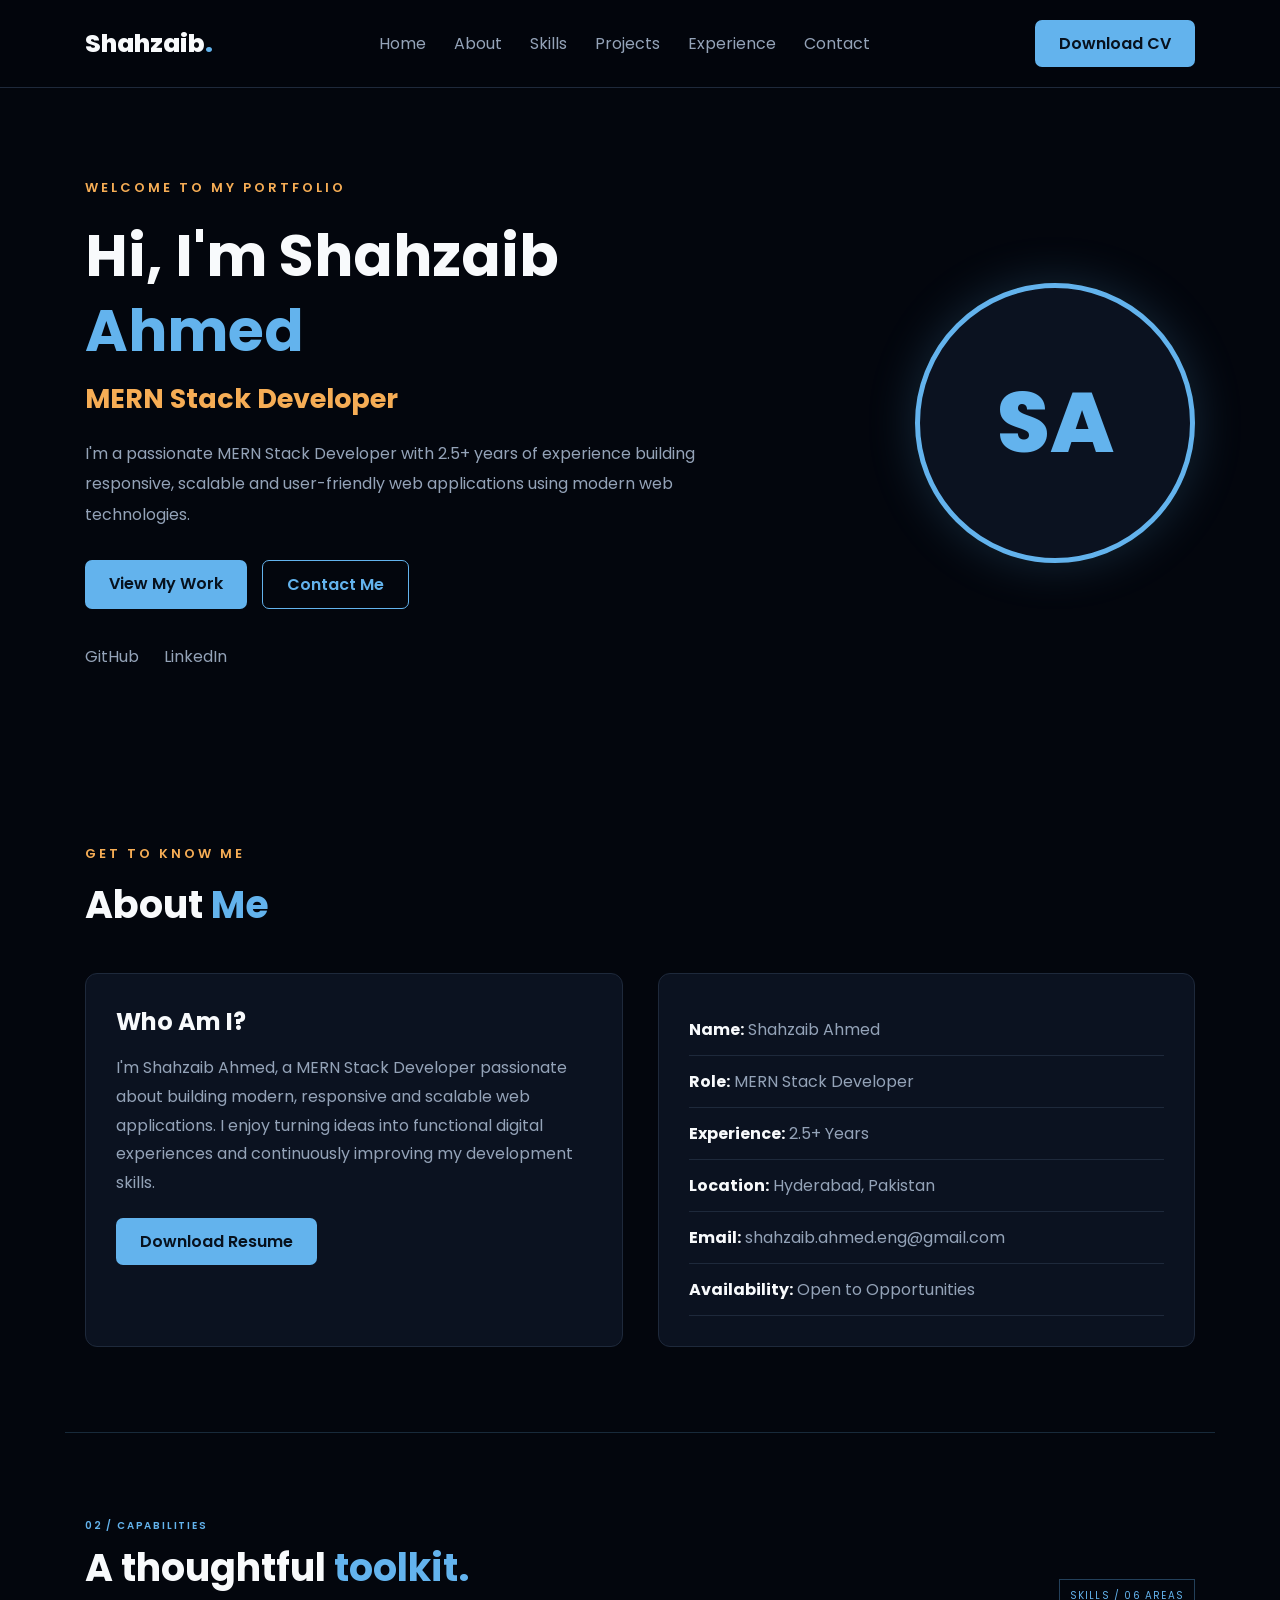
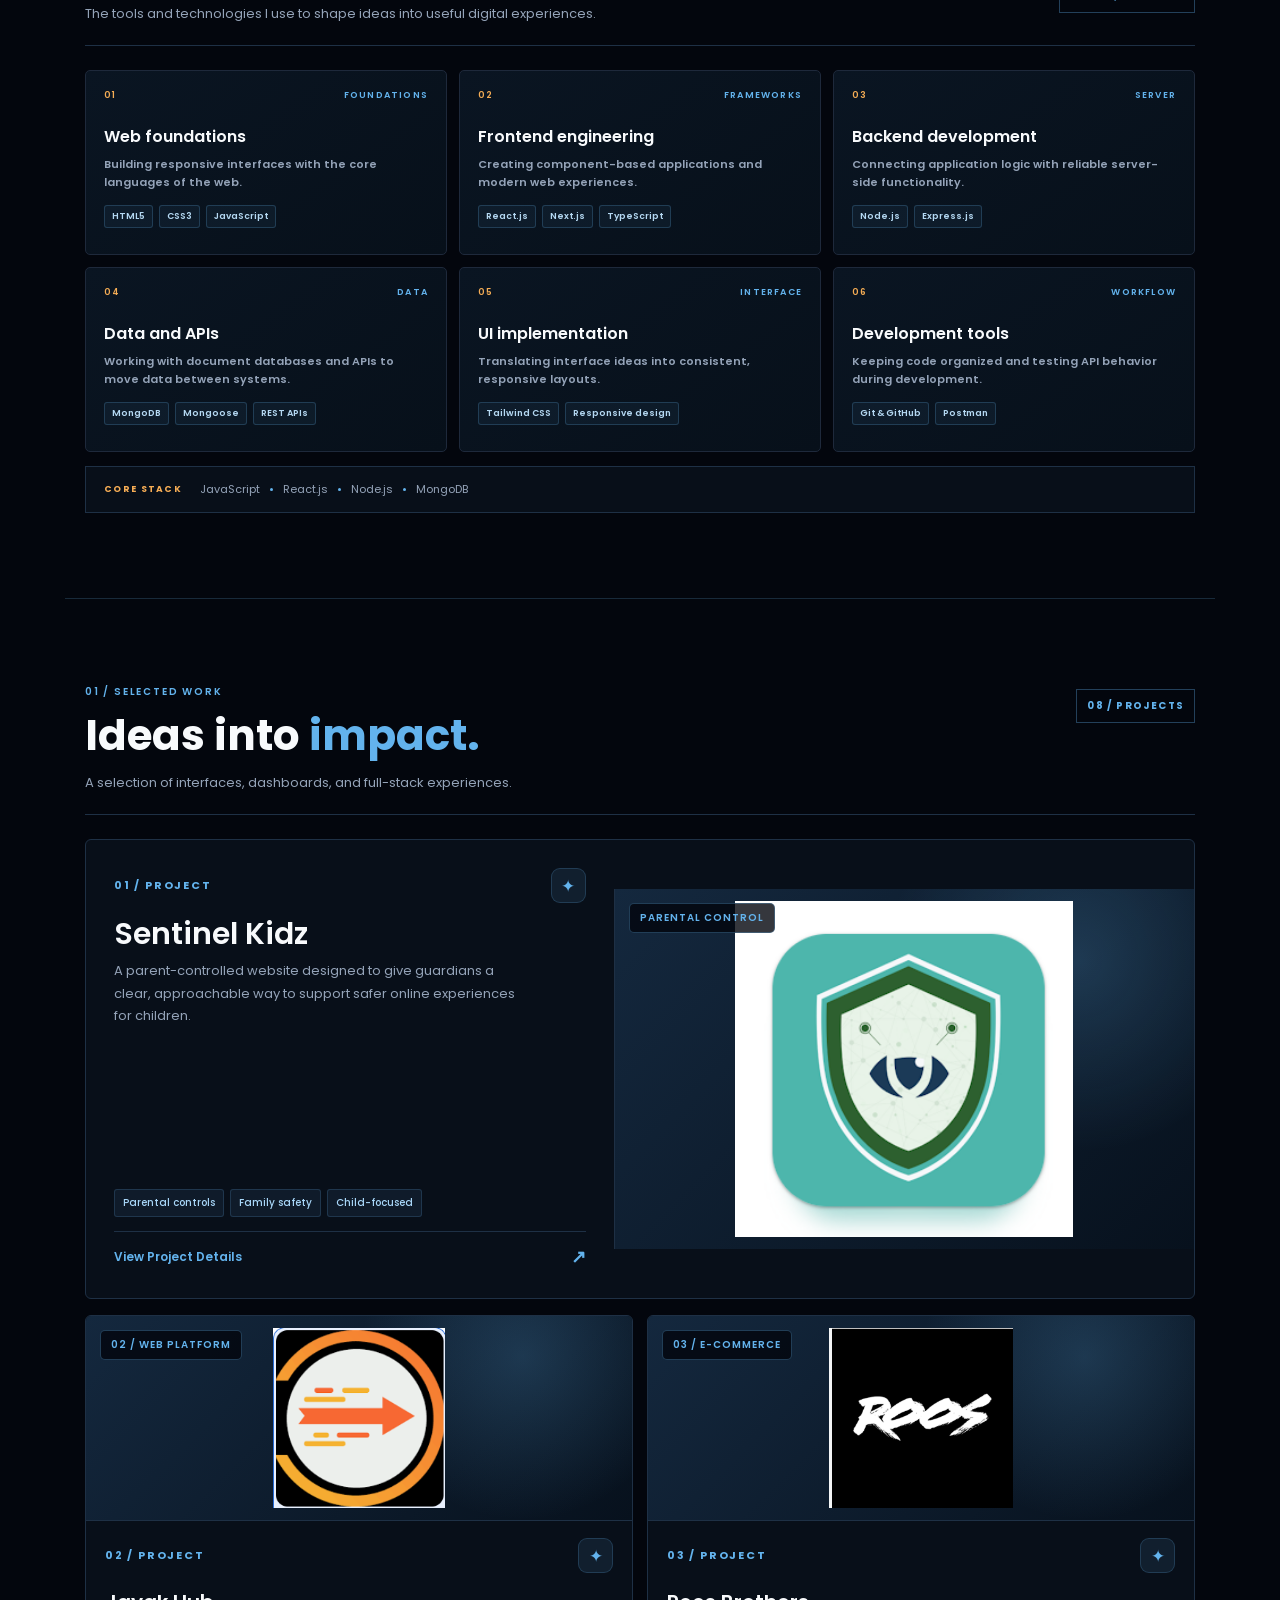
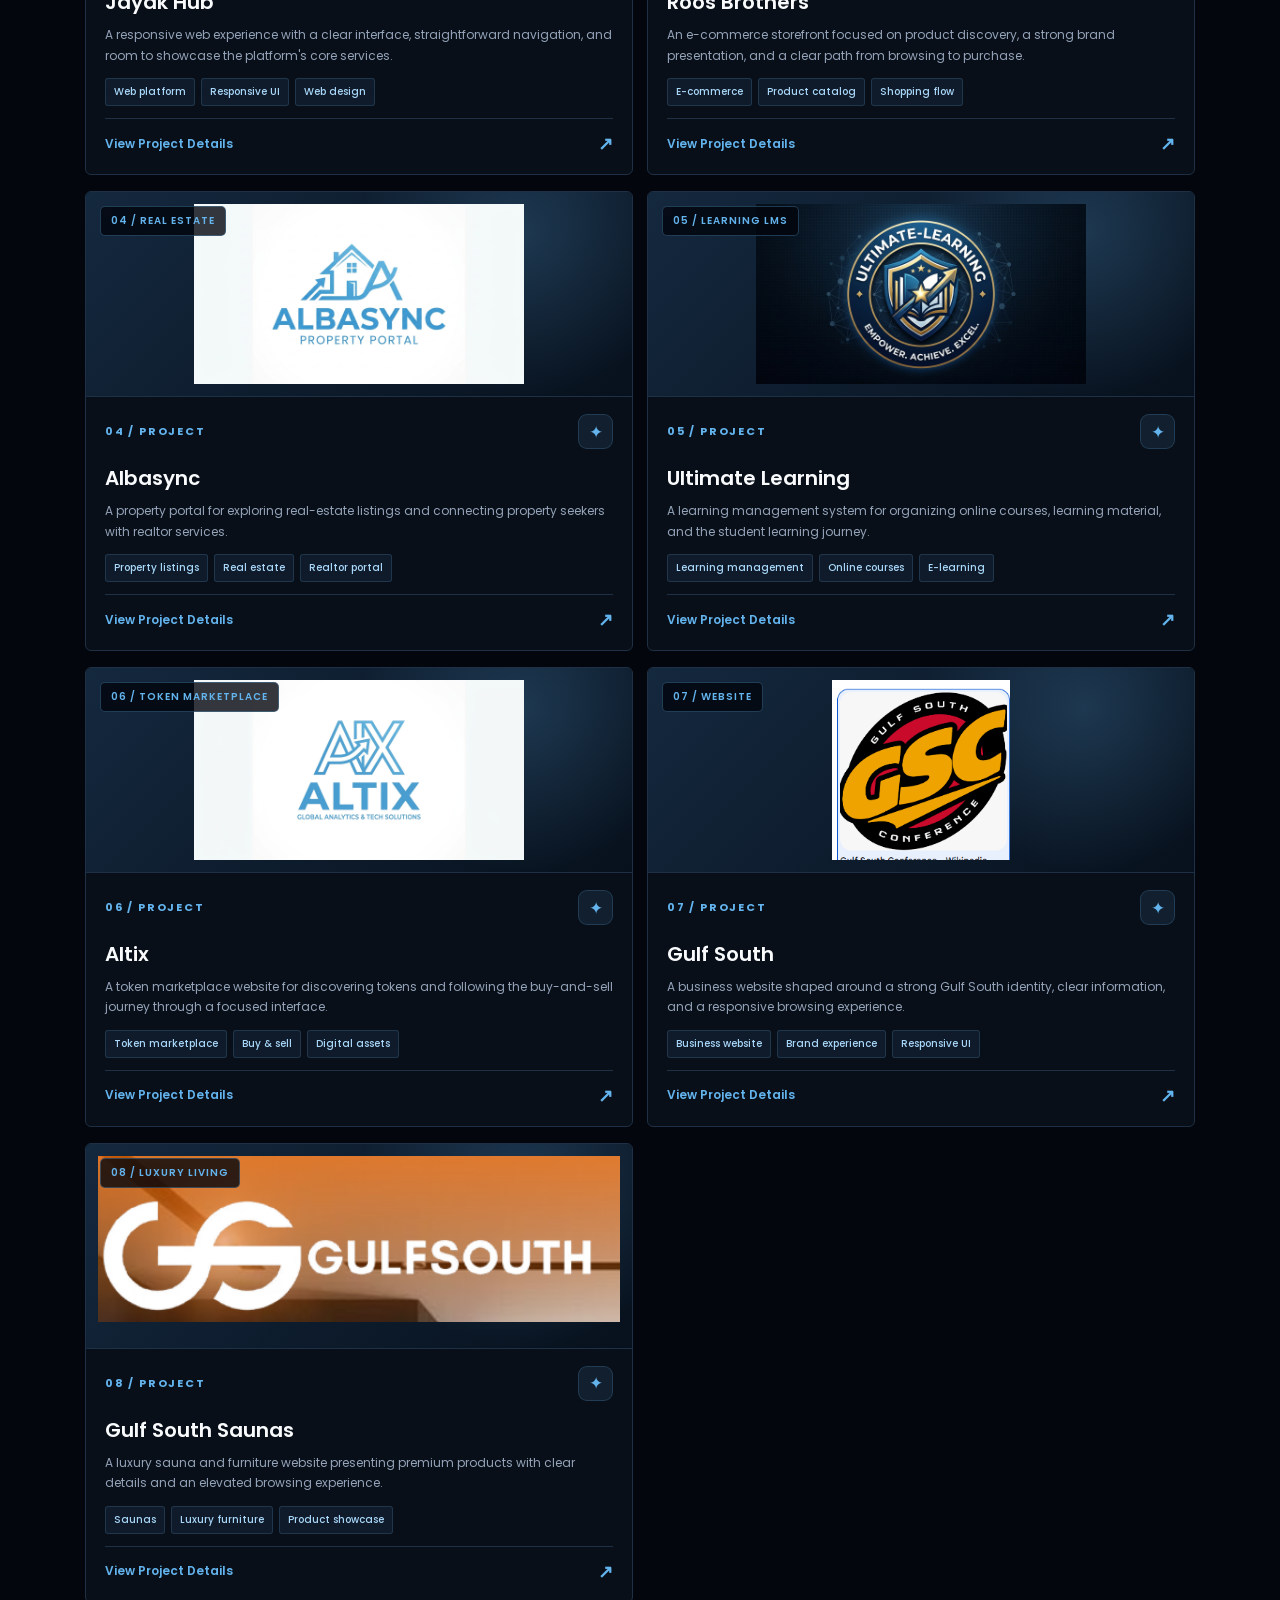
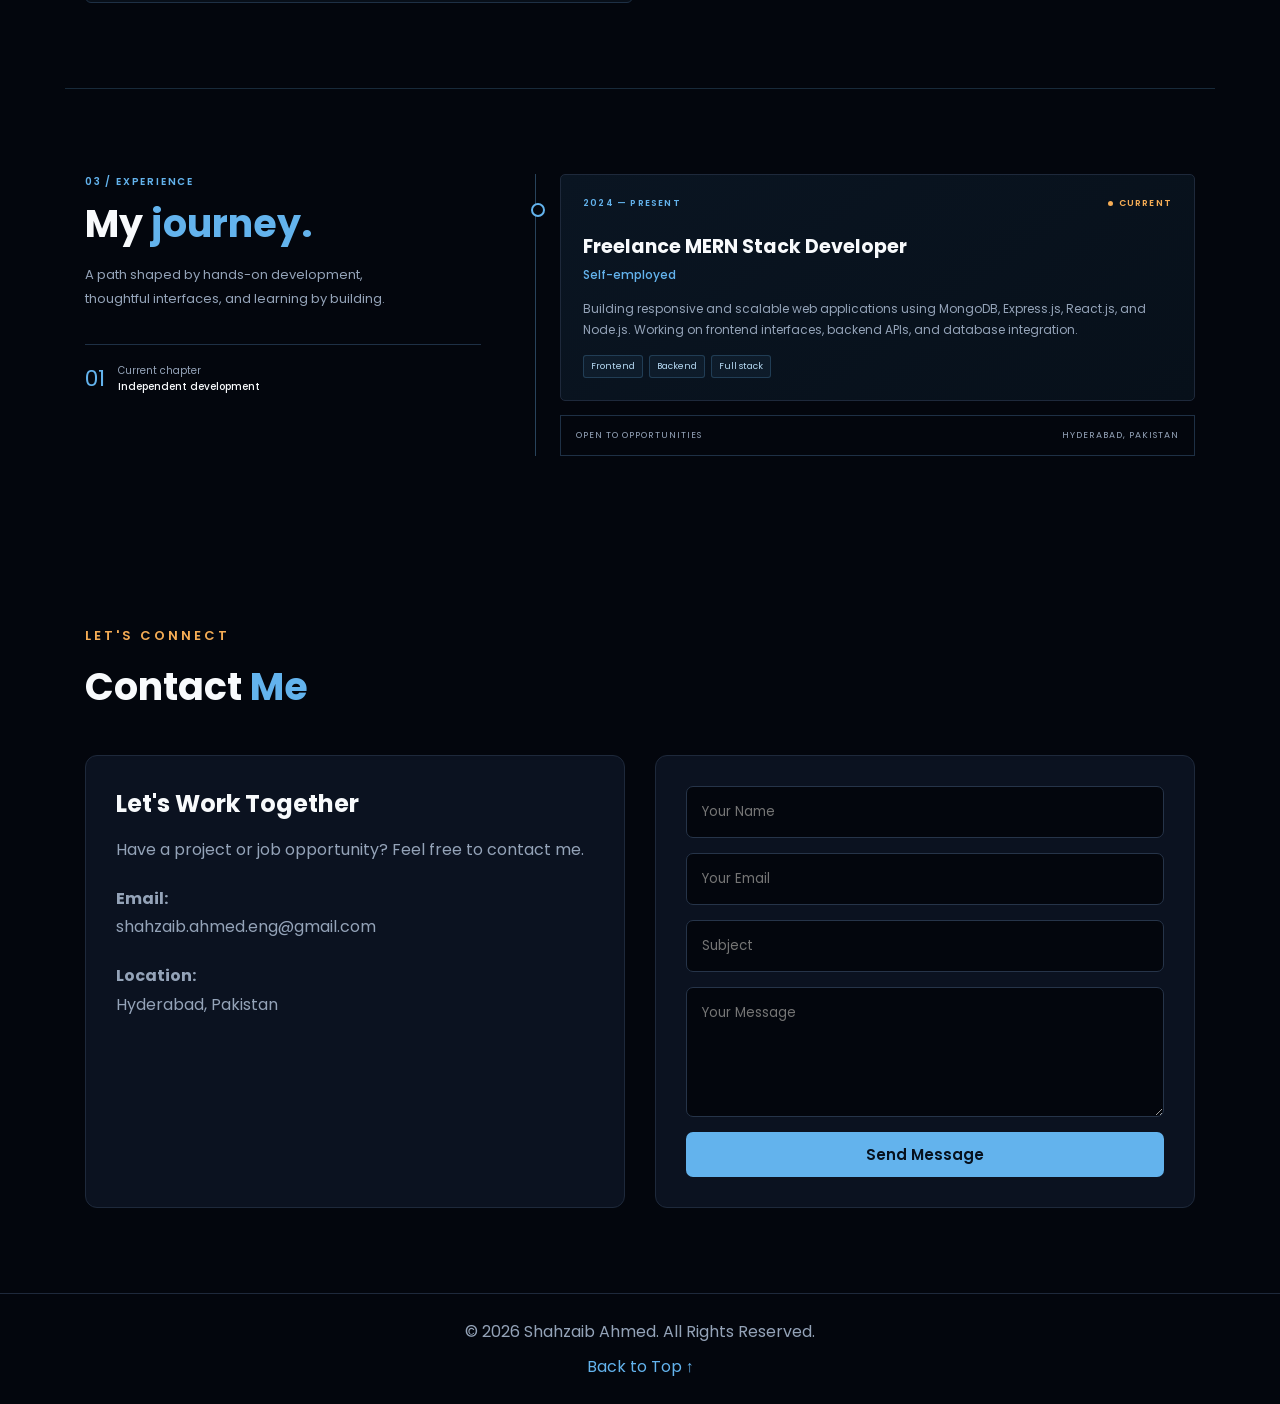
==== index.html @ 98721a76 "Initial portfolio commit" ====
<!DOCTYPE html>
<html lang="en">
<head>
    <meta charset="UTF-8">
    <meta name="viewport" content="width=device-width, initial-scale=1.0">

    <title>Shahzaib Ahmed | MERN Stack Developer</title>

    <link rel="stylesheet" href="./style.css">
</head>

<body>

    <!-- NAVBAR -->
    <header>
        <nav class="navbar">

            <a href="#home" class="logo">
                Shahzaib<span>.</span>
            </a>

            <ul class="nav-links" id="navLinks">
                <li><a href="#home">Home</a></li>
                <li><a href="#about">About</a></li>
                <li><a href="#skills">Skills</a></li>
                <li><a href="#projects">Projects</a></li>
                <li><a href="#experience">Experience</a></li>
                <li><a href="#contact">Contact</a></li>
            </ul>

            <a href="assets/Shahzaib-Ahmed-Resume.docx"
               class="nav-btn" download>
                Download CV
            </a>

            <button class="menu-btn" id="menuBtn">☰</button>

        </nav>
    </header>


    <!-- HERO SECTION -->
    <section class="hero" id="home">

        <div class="hero-content">

            <p class="welcome">WELCOME TO MY PORTFOLIO</p>

            <h1>
                Hi, I'm Shahzaib <span>Ahmed</span>
            </h1>

            <h2>MERN Stack Developer</h2>

            <p class="description">
                I'm a passionate MERN Stack Developer with 2.5+
                years of experience building responsive, scalable
                and user-friendly web applications using modern
                web technologies.
            </p>

            <div class="hero-buttons">

                <a href="#projects" class="btn primary">
                    View My Work
                </a>

                <a href="#contact" class="btn secondary">
                    Contact Me
                </a>

            </div>

            <div class="social-links">

                <a href="https://github.com/s69073584-oss"
                   target="_blank">
                    GitHub
                </a>

                <a href="https://www.linkedin.com/in/shahzaib-ahmed-74426642a/"
                   target="_blank">
                    LinkedIn
                </a>

            </div>

        </div>

        <div class="profile-circle">
            <span>SA</span>
        </div>

    </section>


    <!-- ABOUT SECTION -->
    <section class="section" id="about">

        <p class="section-subtitle">GET TO KNOW ME</p>

        <h2 class="section-title">
            About <span>Me</span>
        </h2>

        <div class="about-content">

            <div class="about-card">

                <h3>Who Am I?</h3>

                <p>
                    I'm Shahzaib Ahmed, a MERN Stack Developer
                    passionate about building modern, responsive
                    and scalable web applications.

                    I enjoy turning ideas into functional digital
                    experiences and continuously improving my
                    development skills.
                </p>

                <a href="assets/Shahzaib-Ahmed-Resume.docx"
                   class="btn primary" download>
                    Download Resume
                </a>

            </div>

            <div class="about-info">

                <div>
                    <strong>Name:</strong> Shahzaib Ahmed
                </div>

                <div>
                    <strong>Role:</strong> MERN Stack Developer
                </div>

                <div>
                    <strong>Experience:</strong> 2.5+ Years
                </div>

                <div>
                    <strong>Location:</strong> Hyderabad, Pakistan
                </div>

                <div>
                    <strong>Email:</strong>
                    shahzaib.ahmed.eng@gmail.com
                </div>

                <div>
                    <strong>Availability:</strong> Open to Opportunities
                </div>

            </div>

        </div>

    </section>


    <!-- SKILLS SECTION -->
    <section class="section skills-section" id="skills">

        <div class="section-heading-block">
            <div>
                <p class="section-subtitle">02 / CAPABILITIES</p>
                <h2 class="section-title">
                    A thoughtful <span>toolkit.</span>
                </h2>
                <p class="section-intro">
                    The tools and technologies I use to shape ideas into useful digital experiences.
                </p>
            </div>
            <span class="section-index">SKILLS / 06 AREAS</span>
        </div>

        <div class="skills-grid">
            <article class="skill-card">
                <div class="skill-card-top"><span>01</span><span>FOUNDATIONS</span></div>
                <h3>Web foundations</h3>
                <p>Building responsive interfaces with the core languages of the web.</p>
                <div class="skill-tags"><span>HTML5</span><span>CSS3</span><span>JavaScript</span></div>
            </article>

            <article class="skill-card">
                <div class="skill-card-top"><span>02</span><span>FRAMEWORKS</span></div>
                <h3>Frontend engineering</h3>
                <p>Creating component-based applications and modern web experiences.</p>
                <div class="skill-tags"><span>React.js</span><span>Next.js</span><span>TypeScript</span></div>
            </article>

            <article class="skill-card">
                <div class="skill-card-top"><span>03</span><span>SERVER</span></div>
                <h3>Backend development</h3>
                <p>Connecting application logic with reliable server-side functionality.</p>
                <div class="skill-tags"><span>Node.js</span><span>Express.js</span></div>
            </article>

            <article class="skill-card">
                <div class="skill-card-top"><span>04</span><span>DATA</span></div>
                <h3>Data and APIs</h3>
                <p>Working with document databases and APIs to move data between systems.</p>
                <div class="skill-tags"><span>MongoDB</span><span>Mongoose</span><span>REST APIs</span></div>
            </article>

            <article class="skill-card">
                <div class="skill-card-top"><span>05</span><span>INTERFACE</span></div>
                <h3>UI implementation</h3>
                <p>Translating interface ideas into consistent, responsive layouts.</p>
                <div class="skill-tags"><span>Tailwind CSS</span><span>Responsive design</span></div>
            </article>

            <article class="skill-card">
                <div class="skill-card-top"><span>06</span><span>WORKFLOW</span></div>
                <h3>Development tools</h3>
                <p>Keeping code organized and testing API behavior during development.</p>
                <div class="skill-tags"><span>Git & GitHub</span><span>Postman</span></div>
            </article>
        </div>

        <div class="skills-note">
            <span class="skills-note-label">CORE STACK</span>
            <p>JavaScript <i></i> React.js <i></i> Node.js <i></i> MongoDB</p>
        </div>

    </section>


    <!-- PROJECTS SECTION -->
  
<section class="section projects-section" id="projects">

    <div class="projects-heading">
        <div>
            <p class="section-subtitle">01 / SELECTED WORK</p>
            <h2 class="section-title">
                Ideas into <span>impact.</span>
            </h2>
            <p class="section-description">
                A selection of interfaces, dashboards, and full-stack experiences.
            </p>
        </div>
        <span class="projects-count">08 / PROJECTS</span>
    </div>

    <div class="projects-grid">

        <!-- 01 FEATURED PROJECT -->
        <article class="project-card project-card-featured">

            <div class="project-featured-content">
                <div class="project-top">
                    <span class="project-number">01 / PROJECT</span>
                    <span class="project-icon">✦</span>
                </div>

                <h3>Sentinel Kidz</h3>

                <p>
                    A parent-controlled website designed to give guardians a clear, approachable way to support safer online experiences for children.
                </p>

                <div class="project-tags">
                    <span>Parental controls</span>
                    <span>Family safety</span>
                    <span>Child-focused</span>
                </div>

                <a href="project.html?project=sentinel-kidz"
                   class="project-link">
                    <span>View Project Details</span>
                    <span>↗</span>
                </a>
            </div>

            <div class="project-image featured-image">
                 <img src="assets/projects/2.PNG"
                     alt="Sentinel Kidz logo">
                 <span class="image-overlay-label">PARENTAL CONTROL</span>
            </div>

        </article>


        <!-- 02 JAYAK HUB -->
        <article class="project-card">

            <div class="project-image">
                 <img src="assets/projects/3.PNG"
                     alt="Jayak Hub logo">
                 <span class="image-overlay-label">02 / WEB PLATFORM</span>
            </div>

            <div class="project-card-content">
                <div class="project-top">
                    <span class="project-number">02 / PROJECT</span>
                    <span class="project-icon">✦</span>
                </div>

                <h3>Jayak Hub</h3>

                <p>
                    A responsive web experience with a clear interface, straightforward navigation, and room to showcase the platform's core services.
                </p>

                <div class="project-tags">
                    <span>Web platform</span>
                    <span>Responsive UI</span>
                    <span>Web design</span>
                </div>

                <a href="project.html?project=jayak-hub"
                   class="project-link">
                    <span>View Project Details</span>
                    <span>↗</span>
                </a>
            </div>

        </article>


        <!-- 03 ROOS BROTHERS -->
        <article class="project-card">

            <div class="project-image">
                 <img src="assets/projects/4.PNG"
                     alt="Roos Brothers logo">
                 <span class="image-overlay-label">03 / E-COMMERCE</span>
            </div>

            <div class="project-card-content">
                <div class="project-top">
                    <span class="project-number">03 / PROJECT</span>
                    <span class="project-icon">✦</span>
                </div>

                <h3>Roos Brothers</h3>

                <p>
                    An e-commerce storefront focused on product discovery, a strong brand presentation, and a clear path from browsing to purchase.
                </p>

                <div class="project-tags">
                    <span>E-commerce</span>
                    <span>Product catalog</span>
                    <span>Shopping flow</span>
                </div>

                <a href="project.html?project=roos-brothers"
                   class="project-link">
                    <span>View Project Details</span>
                    <span>↗</span>
                </a>
            </div>

        </article>


        <!-- 04 ALBASYNC -->
        <article class="project-card">

            <div class="project-image">
                <img src="assets/projects/Albasync.jpg"
                     alt="Albasync Property Portal logo">
                 <span class="image-overlay-label">04 / REAL ESTATE</span>
            </div>

            <div class="project-card-content">
                <div class="project-top">
                    <span class="project-number">04 / PROJECT</span>
                    <span class="project-icon">✦</span>
                </div>

                <h3>Albasync</h3>

                <p>
                    A property portal for exploring real-estate listings and connecting property seekers with realtor services.
                </p>

                <div class="project-tags">
                    <span>Property listings</span>
                    <span>Real estate</span>
                    <span>Realtor portal</span>
                </div>

                <a href="project.html?project=albasync" class="project-link">
                    <span>View Project Details</span>
                    <span>↗</span>
                </a>
            </div>

        </article>


        <!-- 05 ULTIMATE LEARNING -->
        <article class="project-card">

            <div class="project-image">
                <img src="assets/projects/Ultimate-Learning.jpg"
                     alt="Ultimate Learning logo">
                 <span class="image-overlay-label">05 / LEARNING LMS</span>
            </div>

            <div class="project-card-content">
                <div class="project-top">
                    <span class="project-number">05 / PROJECT</span>
                    <span class="project-icon">✦</span>
                </div>

                <h3>Ultimate Learning</h3>

                <p>
                    A learning management system for organizing online courses, learning material, and the student learning journey.
                </p>

                <div class="project-tags">
                    <span>Learning management</span>
                    <span>Online courses</span>
                    <span>E-learning</span>
                </div>

                <a href="project.html?project=ultimate-learning" class="project-link">
                    <span>View Project Details</span>
                    <span>↗</span>
                </a>
            </div>

        </article>


        <!-- 06 ALTIX -->
        <article class="project-card">

            <div class="project-image">
                <img src="assets/projects/Altix.jpg"
                     alt="Altix logo">
                 <span class="image-overlay-label">06 / TOKEN MARKETPLACE</span>
            </div>

            <div class="project-card-content">
                <div class="project-top">
                    <span class="project-number">06 / PROJECT</span>
                    <span class="project-icon">✦</span>
                </div>

                <h3>Altix</h3>

                <p>
                    A token marketplace website for discovering tokens and following the buy-and-sell journey through a focused interface.
                </p>

                <div class="project-tags">
                    <span>Token marketplace</span>
                    <span>Buy & sell</span>
                    <span>Digital assets</span>
                </div>

                <a href="project.html?project=altix" class="project-link">
                    <span>View Project Details</span>
                    <span>↗</span>
                </a>
            </div>

        </article>


        <!-- 07 GULF SOUTH -->
        <article class="project-card">

            <div class="project-image">
                <img src="assets/projects/C1.PNG"
                     alt="Gulf South logo">
                 <span class="image-overlay-label">07 / WEBSITE</span>
            </div>

            <div class="project-card-content">
                <div class="project-top">
                    <span class="project-number">07 / PROJECT</span>
                    <span class="project-icon">✦</span>
                </div>

                <h3>Gulf South</h3>

                <p>
                    A business website shaped around a strong Gulf South identity, clear information, and a responsive browsing experience.
                </p>

                <div class="project-tags">
                    <span>Business website</span>
                    <span>Brand experience</span>
                    <span>Responsive UI</span>
                </div>

                <a href="project.html?project=gulf-south" class="project-link">
                    <span>View Project Details</span>
                    <span>↗</span>
                </a>
            </div>

        </article>


        <!-- 08 GULF SOUTH SAUNAS -->
        <article class="project-card">

            <div class="project-image">
                <img src="assets/projects/C2.PNG"
                     alt="Gulf South Saunas logo">
                 <span class="image-overlay-label">08 / LUXURY LIVING</span>
            </div>

            <div class="project-card-content">
                <div class="project-top">
                    <span class="project-number">08 / PROJECT</span>
                    <span class="project-icon">✦</span>
                </div>

                <h3>Gulf South Saunas</h3>

                <p>
                    A luxury sauna and furniture website presenting premium products with clear details and an elevated browsing experience.
                </p>

                <div class="project-tags">
                    <span>Saunas</span>
                    <span>Luxury furniture</span>
                    <span>Product showcase</span>
                </div>

                <a href="project.html?project=gulf-south-saunas" class="project-link">
                    <span>View Project Details</span>
                    <span>↗</span>
                </a>
            </div>

        </article>

    </div>
</section>



    <!-- EXPERIENCE SECTION -->
    <section class="section experience-section" id="experience">

        <div class="experience-layout">
            <div class="experience-intro">
                <p class="section-subtitle">03 / EXPERIENCE</p>
                <h2 class="section-title">
                    My <span>journey.</span>
                </h2>
                <p>
                    A path shaped by hands-on development, thoughtful interfaces, and learning by building.
                </p>
                <div class="journey-marker">
                    <span>01</span>
                    <span>Current chapter<br><strong>Independent development</strong></span>
                </div>
            </div>

            <div class="experience-timeline">
                <article class="experience-card">
                    <div class="experience-card-meta">
                        <span>2024 — PRESENT</span>
                        <span class="current-status"><i></i> CURRENT</span>
                    </div>
                    <h3>Freelance MERN Stack Developer</h3>
                    <h4>Self-employed</h4>
                    <p>
                        Building responsive and scalable web applications using MongoDB, Express.js, React.js, and Node.js. Working on frontend interfaces, backend APIs, and database integration.
                    </p>
                    <div class="experience-tags"><span>Frontend</span><span>Backend</span><span>Full stack</span></div>
                </article>

                <div class="experience-endnote">
                    <span>OPEN TO OPPORTUNITIES</span>
                    <span>HYDERABAD, PAKISTAN</span>
                </div>
            </div>
        </div>

    </section>


    <!-- CONTACT SECTION -->
    <section class="section" id="contact">

        <p class="section-subtitle">LET'S CONNECT</p>

        <h2 class="section-title">
            Contact <span>Me</span>
        </h2>

        <div class="contact-container">

            <div class="contact-info">

                <h3>Let's Work Together</h3>

                <p>
                    Have a project or job opportunity?
                    Feel free to contact me.
                </p>

                <p>
                    <strong>Email:</strong><br>
                    shahzaib.ahmed.eng@gmail.com
                </p>

                <p>
                    <strong>Location:</strong><br>
                    Hyderabad, Pakistan
                </p>

            </div>

            <form id="contactForm">

                <input
                    type="text"
                    id="name"
                    placeholder="Your Name"
                    required
                >

                <input
                    type="email"
                    id="email"
                    placeholder="Your Email"
                    required
                >

                <input
                    type="text"
                    id="subject"
                    placeholder="Subject"
                    required
                >

                <textarea
                    id="message"
                    placeholder="Your Message"
                    required
                ></textarea>

                <button type="submit" class="btn primary">
                    Send Message
                </button>

            </form>

        </div>

    </section>


    <!-- FOOTER -->
    <footer>

        <p>
            © 2026 Shahzaib Ahmed. All Rights Reserved.
        </p>

        <a href="#home">Back to Top ↑</a>

    </footer>


    <!-- JAVASCRIPT -->
    <script src="./script.js"></script>

</body>
</html>
---- style.css ----
@import url('https://fonts.googleapis.com/css2?family=Poppins:wght@300;400;500;600;700;800&display=swap');

* {
    margin: 0;
    padding: 0;
    box-sizing: border-box;
    scroll-behavior: smooth;
}

:root {
    --background: #03060D;
    --card: #0B1220;
    --primary: #63B3ED;
    --secondary: #F6AD55;
    --white: #F8FAFC;
    --gray: #94A3B8;
}

body {
    font-family: 'Poppins', sans-serif;
    background: var(--background);
    color: var(--white);
}

a {
    text-decoration: none;
    color: inherit;
}

header {
    background: rgba(3, 6, 13, 0.95);
    position: sticky;
    top: 0;
    z-index: 100;
    border-bottom: 1px solid #1E293B;
}

.navbar {
    max-width: 1150px;
    margin: auto;
    padding: 20px;
    display: flex;
    align-items: center;
    justify-content: space-between;
}

.logo {
    font-size: 25px;
    font-weight: 800;
}

.logo span,
.hero h1 span,
.section-title span {
    color: var(--primary);
}

.nav-links {
    display: flex;
    list-style: none;
    gap: 28px;
}

.nav-links a {
    color: var(--gray);
    transition: 0.3s;
}

.nav-links a:hover {
    color: var(--primary);
}

.nav-btn,
.btn {
    display: inline-block;
    padding: 11px 24px;
    border-radius: 7px;
    font-weight: 600;
    transition: 0.3s;
}

.nav-btn,
.primary {
    background: var(--primary);
    color: #07111D;
}

.btn:hover,
.nav-btn:hover {
    transform: translateY(-3px);
}

.menu-btn {
    display: none;
    background: none;
    border: none;
    color: white;
    font-size: 25px;
    cursor: pointer;
}

.hero {
    max-width: 1150px;
    min-height: 650px;
    margin: auto;
    padding: 90px 20px;
    display: flex;
    align-items: center;
    justify-content: space-between;
    gap: 40px;
}

.hero-content {
    max-width: 650px;
}

.welcome,
.section-subtitle {
    color: var(--secondary);
    letter-spacing: 3px;
    font-size: 13px;
    font-weight: 600;
}

.hero h1 {
    font-size: clamp(35px, 5vw, 58px);
    line-height: 1.3;
    margin: 20px 0 10px;
}

.hero h2 {
    color: var(--secondary);
    font-size: 27px;
    margin-bottom: 20px;
}

.description {
    color: var(--gray);
    line-height: 1.9;
    margin-bottom: 30px;
}

.hero-buttons {
    display: flex;
    gap: 15px;
    flex-wrap: wrap;
}

.secondary {
    border: 1px solid var(--primary);
    color: var(--primary);
}

.social-links {
    display: flex;
    gap: 25px;
    margin-top: 35px;
    color: var(--gray);
}

.social-links a:hover {
    color: var(--primary);
}

.profile-circle {
    width: 280px;
    height: 280px;
    border-radius: 50%;
    border: 5px solid var(--primary);
    display: grid;
    place-items: center;
    background: var(--card);
    box-shadow: 0 0 50px rgba(99, 179, 237, 0.2);
}

.profile-circle span {
    font-size: 85px;
    font-weight: 800;
    color: var(--primary);
}

.section {
    max-width: 1150px;
    margin: auto;
    padding: 85px 20px;
}

.section-title {
    font-size: 38px;
    margin: 12px 0 40px;
}

.about-content {
    display: grid;
    grid-template-columns: 1fr 1fr;
    gap: 35px;
}

.about-card,
.about-info,
.skill-card,
.project-card,
.experience-card,
.contact-info,
form {
    background: var(--card);
    border: 1px solid #1E293B;
    padding: 30px;
    border-radius: 12px;
}

.about-card h3,
.contact-info h3 {
    font-size: 24px;
    margin-bottom: 15px;
}

.about-card p,
.contact-info p {
    color: var(--gray);
    line-height: 1.8;
    margin-bottom: 20px;
}

.about-info div {
    padding: 13px 0;
    border-bottom: 1px solid #1E293B;
    color: var(--gray);
}

.about-info strong {
    color: var(--white);
}

.skills-grid {
    display: grid;
    grid-template-columns: repeat(4, 1fr);
    gap: 20px;
}

.skill-card {
    text-align: center;
    color: var(--primary);
    font-weight: 600;
    transition: 0.3s;
}

.skill-card:hover,
.project-card:hover {
    transform: translateY(-6px);
    border-color: var(--primary);
}


.date {
    color: var(--secondary) !important;
}

.experience-card {
    max-width: 700px;
}

.experience-card h4 {
    color: var(--primary);
    margin-bottom: 10px;
}

.contact-container {
    display: grid;
    grid-template-columns: 1fr 1fr;
    gap: 30px;
}

form {
    display: flex;
    flex-direction: column;
    gap: 15px;
}

input,
textarea {
    width: 100%;
    padding: 15px;
    background: #03060D;
    border: 1px solid #263449;
    border-radius: 7px;
    color: white;
    font-family: inherit;
    outline: none;
}

input:focus,
textarea:focus {
    border-color: var(--primary);
}

textarea {
    min-height: 130px;
    resize: vertical;
}

form button {
    border: none;
    cursor: pointer;
    font-family: inherit;
    font-size: 15px;
}

footer {
    padding: 25px 20px;
    text-align: center;
    border-top: 1px solid #1E293B;
    color: var(--gray);
}

footer a {
    display: inline-block;
    color: var(--primary);
    margin-top: 10px;
}

@media (max-width: 768px) {
    .nav-links {
        display: none;
        position: absolute;
        top: 70px;
        left: 0;
        width: 100%;
        padding: 25px;
        background: var(--card);
        flex-direction: column;
        text-align: center;
    }

    .nav-links.active {
        display: flex;
    }

    .menu-btn {
        display: block;
    }

    .nav-btn {
        display: none;
    }

    .hero {
        flex-direction: column-reverse;
        text-align: center;
        padding: 60px 20px;
    }

    .hero-buttons,
    .social-links {
        justify-content: center;
    }

    .profile-circle {
        width: 200px;
        height: 200px;
    }

    .profile-circle span {
        font-size: 60px;
    }

    .about-content,
    .contact-container {
        grid-template-columns: 1fr;
    }

    .skills-grid {
        grid-template-columns: repeat(2, 1fr);
    }

    .projects-grid {
        grid-template-columns: 1fr;
    }

    .section-title {
        font-size: 30px;
    }
}


/* ===================================
   IMAGE-BASED PROJECT SHOWCASE
=================================== */

.projects-section {
    position: relative;
    overflow: hidden;
}

.projects-heading {
    display: flex;
    justify-content: space-between;
    align-items: flex-end;
    gap: 20px;
    margin-bottom: 35px;
}

.projects-heading .section-title {
    margin-bottom: 12px;
}

.projects-heading .section-description {
    color: var(--gray);
    line-height: 1.8;
    font-size: 14px;
}

.projects-count {
    color: var(--primary);
    font-size: 11px;
    letter-spacing: 1.5px;
    font-weight: 700;
    white-space: nowrap;
    padding-bottom: 8px;
}

.projects-grid {
    display: grid;
    grid-template-columns: repeat(2, minmax(0, 1fr));
    column-gap: 26px;
    row-gap: 32px;
}

/* MAIN CARD */

.project-card {
    min-width: 0;
    padding: 0;
    overflow: hidden;
    display: flex;
    flex-direction: column;

    background: #080F1B;
    border: 1px solid #1E3045;
    border-radius: 13px;

    transition: transform .35s ease,
                border-color .35s ease,
                box-shadow .35s ease;
}

.project-card:hover {
    transform: translateY(-6px);
    border-color: rgba(99, 179, 237, .65);
    box-shadow: 0 18px 40px rgba(0, 0, 0, .3);
}

/* FEATURED FIRST PROJECT */

.project-card-featured {
    grid-column: 1 / -1;
    display: grid;
    grid-template-columns: 1fr 1fr;
    min-height: 511px;
    background: linear-gradient(120deg, #0B1728, #080F1B);
}

.project-featured-content {
    padding: 17px 20px;
    display: flex;
    flex-direction: column;
    align-items: flex-start;
}

.project-top {
    width: 100%;
    display: flex;
    justify-content: space-between;
    align-items: center;
    margin-bottom: 18px;
}

.project-number {
    color: var(--primary);
    font-size: 11px;
    font-weight: 700;
    letter-spacing: 1.8px;
}

.project-icon {
    width: 35px;
    height: 35px;
    display: grid;
    place-items: center;
    color: var(--primary);
    background: rgba(99, 179, 237, .1);
    border: 1px solid rgba(99, 179, 237, .2);
    border-radius: 9px;
    font-size: 17px;
}

.project-card h3 {
    color: var(--white);
    font-size: 18px;
    font-weight: 600;
    margin-bottom: 8px;
}

.project-card p {
    color: var(--gray);
    font-size: 12px;
    line-height: 1.7;
    margin-bottom: 12px;
}

/* PROJECT IMAGE */

.project-image {
    width: 100%;
    height: 270px;
    position: relative;
    overflow: hidden;
    background:
        radial-gradient(circle at 80% 20%, rgba(99,179,237,.2), transparent 35%),
        linear-gradient(135deg, #14283E, #07111D);
    border-bottom: 1px solid #1E3045;
}

.project-image img {
    display: block;
    width: 100%;
    height: 100%;
    padding: 12px;
    object-fit: contain;
    object-position: top center;
    transition: transform .6s ease;
}

.project-card:hover .project-image img {
    transform: scale(1.045);
}

.image-overlay-label {
    position: absolute;
    left: 14px;
    top: 14px;
    padding: 6px 10px;
    background: rgba(3, 6, 13, .8);
    border: 1px solid rgba(99, 179, 237, .3);
    border-radius: 5px;
    color: var(--primary);
    font-size: 10px;
    font-weight: 600;
    letter-spacing: 1px;
}

/* FEATURED IMAGE */

.featured-image {
    height: 379px;
    min-height: 379px;
    align-self: center;
    border-bottom: none;
    border-left: 1px solid #1E3045;
}

.featured-image img {
    object-fit: contain;
}

/* CARD CONTENT */

.project-card-content {
    padding: 15px 17px;
    display: flex;
    flex-direction: column;
    flex: 1;
}

.project-card-content .project-top {
    margin-bottom: 12px;
}

.project-card-content h3 {
    font-size: 20px;
}

.project-card-content p {
    margin-bottom: 12px;
}

/* TECHNOLOGY TAGS */

.project-tags {
    display: flex;
    flex-wrap: wrap;
    gap: 6px;
    margin-top: auto;
    margin-bottom: 12px;
}

.project-tags span {
    padding: 5px 8px;
    font-size: 10px;
    font-weight: 500;
    color: #A9D8FA;
    background: rgba(99, 179, 237, .08);
    border: 1px solid rgba(99, 179, 237, .18);
    border-radius: 5px;
}

/* PROJECT BUTTON */

.project-link {
    width: 100%;
    display: flex;
    align-items: center;
    justify-content: space-between;
    padding-top: 11px;
    border-top: 1px solid #1E3045;

    color: var(--primary);
    font-size: 12px;
    font-weight: 600;
    transition: .3s;
}

.project-link span:last-child {
    font-size: 18px;
    transition: transform .3s;
}

.project-link:hover {
    color: var(--secondary);
}

.project-link:hover span:last-child {
    transform: translate(4px, -3px);
}

/* FEATURED PROJECT CONTENT */

.project-featured-content .project-tags {
    margin-top: auto;
}

.project-featured-content .project-top {
    margin-bottom: 14px;
}

.project-featured-content .project-link {
    margin-top: 2px;
}

/* RESPONSIVE */

@media (max-width: 900px) {
    .project-card-featured {
        grid-template-columns: 1fr 1fr;
    }

    .project-featured-content {
        padding: 24px;
    }

    .featured-image {
        min-height: 100%;
    }
}

@media (max-width: 650px) {
    .projects-heading {
        align-items: flex-start;
        flex-direction: column;
    }

    .projects-grid {
        grid-template-columns: 1fr;
        gap: 24px;
    }

    .project-card-featured {
        grid-column: auto;
        grid-template-columns: 1fr;
    }

    .project-featured-content {
        padding: 23px;
    }

    .featured-image {
        height: 145px;
        min-height: 145px;
        align-self: stretch;
        border-left: none;
        border-top: 1px solid #1E3045;
    }

    .project-image {
        height: 175px;
    }
}

/* SELECTED WORK, SKILLS, AND JOURNEY */

.skills-section,
.projects-section,
.experience-section {
    border-top: 1px solid #182A3A;
}

.section-heading-block {
    display: flex;
    align-items: flex-end;
    justify-content: space-between;
    gap: 24px;
    margin-bottom: 24px;
    padding-bottom: 20px;
    border-bottom: 1px solid #1E3045;
}

.section-heading-block .section-subtitle,
.projects-heading .section-subtitle,
.experience-intro .section-subtitle {
    color: var(--primary);
    font-size: 10px;
    letter-spacing: 1.8px;
}

.section-heading-block .section-title,
.experience-intro .section-title {
    margin: 12px 0;
    font-size: 38px;
    line-height: 1.15;
}

.section-intro {
    max-width: 540px;
    color: var(--gray);
    font-size: 13px;
    line-height: 1.8;
}

.section-index {
    margin-bottom: 12px;
    padding: 8px 10px;
    border: 1px solid #23405A;
    color: var(--primary);
    font-size: 10px;
    letter-spacing: 1.2px;
    white-space: nowrap;
}

.skills-grid {
    grid-template-columns: repeat(3, minmax(0, 1fr));
    gap: 12px;
}

.skills-section .skill-card {
    min-width: 0;
    min-height: 185px;
    padding: 18px;
    border-radius: 5px;
    background: linear-gradient(145deg, #0A1522, #07101A);
    text-align: left;
    transition: transform .25s ease, border-color .25s ease;
}

.skills-section .skill-card:hover {
    transform: translateY(-3px);
    border-color: rgba(99, 179, 237, .65);
}

.skill-card-top,
.experience-card-meta {
    display: flex;
    align-items: center;
    justify-content: space-between;
    gap: 12px;
    color: var(--primary);
    font-size: 9px;
    font-weight: 600;
    letter-spacing: 1.2px;
}

.skill-card-top span:first-child {
    color: var(--secondary);
}

.skills-section .skill-card h3 {
    margin: 22px 0 6px;
    color: var(--white);
    font-size: 16px;
    font-weight: 600;
}

.skills-section .skill-card p {
    color: var(--gray);
    font-size: 11px;
    line-height: 1.65;
}

.skill-tags,
.experience-tags {
    display: flex;
    flex-wrap: wrap;
    gap: 6px;
    margin-top: auto;
    padding-top: 14px;
}

.skill-tags span,
.experience-tags span {
    padding: 4px 7px;
    border: 1px solid rgba(99, 179, 237, .22);
    border-radius: 3px;
    color: #B5D9F3;
    background: rgba(99, 179, 237, .06);
    font-size: 9px;
}

.skills-note {
    display: flex;
    align-items: center;
    gap: 18px;
    margin-top: 14px;
    padding: 14px 18px;
    border: 1px solid #1E3045;
    background: #080F19;
}

.skills-note-label {
    color: var(--secondary);
    font-size: 9px;
    font-weight: 700;
    letter-spacing: 1.3px;
    white-space: nowrap;
}

.skills-note p {
    display: flex;
    align-items: center;
    flex-wrap: wrap;
    gap: 10px;
    color: var(--gray);
    font-size: 11px;
}

.skills-note i {
    width: 3px;
    height: 3px;
    border-radius: 50%;
    background: var(--primary);
}

.projects-heading {
    align-items: flex-start;
    margin-bottom: 24px;
    padding-bottom: 20px;
    border-bottom: 1px solid #1E3045;
}

.projects-heading .section-title {
    margin: 12px 0;
    font-size: 42px;
    line-height: 1.12;
}

.projects-heading .section-description {
    max-width: 540px;
    font-size: 13px;
}

.projects-count {
    margin-top: 5px;
    padding: 8px 10px;
    border: 1px solid #23405A;
    font-size: 10px;
    letter-spacing: 1.2px;
}

.projects-grid {
    column-gap: 14px;
    row-gap: 16px;
}

.project-card {
    border-radius: 6px;
    background: #080F19;
}

.project-card:hover {
    transform: translateY(-3px);
}

.project-card-featured {
    min-height: 460px;
    grid-template-columns: 1fr 1.1fr;
}

.project-featured-content {
    justify-content: center;
    padding: 28px;
}

.project-featured-content h3 {
    max-width: 390px;
    font-size: 30px;
    line-height: 1.15;
}

.project-featured-content p {
    max-width: 410px;
    font-size: 13px;
    line-height: 1.75;
}

.project-image:not(.featured-image) {
    height: 205px;
}

.project-image.has-fallback {
    background:
        radial-gradient(circle at 75% 25%, rgba(99, 179, 237, .18), transparent 35%),
        linear-gradient(135deg, #102338, #07111D);
}

.project-image.has-fallback::before {
    position: absolute;
    inset: 12% 10%;
    border: 1px solid rgba(99, 179, 237, .42);
    border-radius: 3px;
    background:
        linear-gradient(90deg, rgba(99, 179, 237, .14) 0 17%, transparent 17%),
        linear-gradient(180deg, #152A3D 0 22px, transparent 22px),
        repeating-linear-gradient(0deg, transparent 0 24px, rgba(99, 179, 237, .1) 25px, transparent 26px),
        linear-gradient(145deg, #0E1D2D, #08121D);
    box-shadow: 0 10px 24px rgba(0, 0, 0, .3);
    content: "";
}

.project-image.has-fallback::after {
    position: absolute;
    top: 37%;
    right: 16%;
    bottom: 20%;
    left: 34%;
    border: 1px solid rgba(99, 179, 237, .32);
    background:
        linear-gradient(155deg, transparent 45%, rgba(99, 179, 237, .55) 46%, transparent 48%),
        linear-gradient(180deg, rgba(99, 179, 237, .08), rgba(99, 179, 237, .02));
    content: "";
}

.featured-image {
    height: 360px;
    min-height: 360px;
}

.project-card-content {
    padding: 17px 19px;
}

.project-card-content .project-top {
    margin-bottom: 14px;
}

.project-tags span {
    border-radius: 3px;
}

.experience-layout {
    display: grid;
    grid-template-columns: minmax(220px, .75fr) minmax(0, 1.25fr);
    gap: 54px;
}

.experience-intro .section-title {
    margin-bottom: 18px;
}

.experience-intro > p:not(.section-subtitle) {
    max-width: 330px;
    color: var(--gray);
    font-size: 13px;
    line-height: 1.8;
}

.journey-marker {
    display: flex;
    align-items: center;
    gap: 13px;
    margin-top: 34px;
    padding-top: 16px;
    border-top: 1px solid #1E3045;
    color: var(--gray);
    font-size: 10px;
    line-height: 1.6;
}

.journey-marker > span:first-child {
    color: var(--primary);
    font-size: 22px;
}

.journey-marker strong {
    color: var(--white);
    font-weight: 500;
}

.experience-timeline {
    position: relative;
    padding-left: 24px;
    border-left: 1px solid #28435B;
}

.experience-card {
    position: relative;
    max-width: none;
    padding: 22px;
    border-radius: 5px;
    background: linear-gradient(145deg, #0A1522, #07101A);
}

.experience-card::before {
    position: absolute;
    top: 28px;
    left: -30px;
    width: 10px;
    height: 10px;
    border: 2px solid var(--primary);
    border-radius: 50%;
    background: var(--background);
    content: "";
}

.experience-card-meta {
    margin-bottom: 22px;
}

.current-status {
    display: inline-flex;
    align-items: center;
    gap: 6px;
    color: var(--secondary);
}

.current-status i {
    width: 5px;
    height: 5px;
    border-radius: 50%;
    background: var(--secondary);
}

.experience-card h3 {
    margin-bottom: 5px;
    color: var(--white);
    font-size: 19px;
}

.experience-card h4 {
    margin-bottom: 14px;
    color: var(--primary);
    font-size: 12px;
    font-weight: 500;
}

.experience-card > p {
    color: var(--gray);
    font-size: 12px;
    line-height: 1.8;
}

.experience-endnote {
    display: flex;
    justify-content: space-between;
    gap: 12px;
    margin-top: 14px;
    padding: 13px 15px;
    border: 1px solid #1E3045;
    color: var(--gray);
    font-size: 9px;
    letter-spacing: 1px;
}

@media (max-width: 900px) {
    .skills-grid {
        grid-template-columns: repeat(2, minmax(0, 1fr));
    }

    .experience-layout {
        gap: 32px;
    }

    .project-card-featured {
        min-height: 420px;
    }

    .project-featured-content {
        padding: 22px;
    }

    .featured-image {
        height: 320px;
        min-height: 320px;
    }
}

@media (max-width: 650px) {
    .section-heading-block {
        align-items: flex-start;
        flex-direction: column;
        gap: 12px;
    }

    .section-heading-block .section-title,
    .experience-intro .section-title,
    .projects-heading .section-title {
        font-size: 30px;
    }

    .section-index {
        margin: 0;
    }

    .skills-grid {
        grid-template-columns: 1fr;
    }

    .skills-section .skill-card {
        min-height: 170px;
    }

    .projects-heading {
        gap: 12px;
    }

    .projects-count {
        margin-top: 0;
    }

    .project-card-featured {
        min-height: 0;
        grid-template-columns: 1fr;
    }

    .project-featured-content {
        padding: 22px;
    }

    .project-featured-content h3 {
        font-size: 25px;
    }

    .featured-image {
        height: 220px;
        min-height: 220px;
    }

    .project-image:not(.featured-image) {
        height: 190px;
    }

    .experience-layout {
        grid-template-columns: 1fr;
        gap: 28px;
    }

    .journey-marker {
        margin-top: 22px;
    }
}

@media (max-width: 420px) {
    .skills-note {
        align-items: flex-start;
        flex-direction: column;
        gap: 8px;
    }

    .experience-card {
        padding: 18px;
    }

    .experience-endnote {
        flex-direction: column;
    }
}
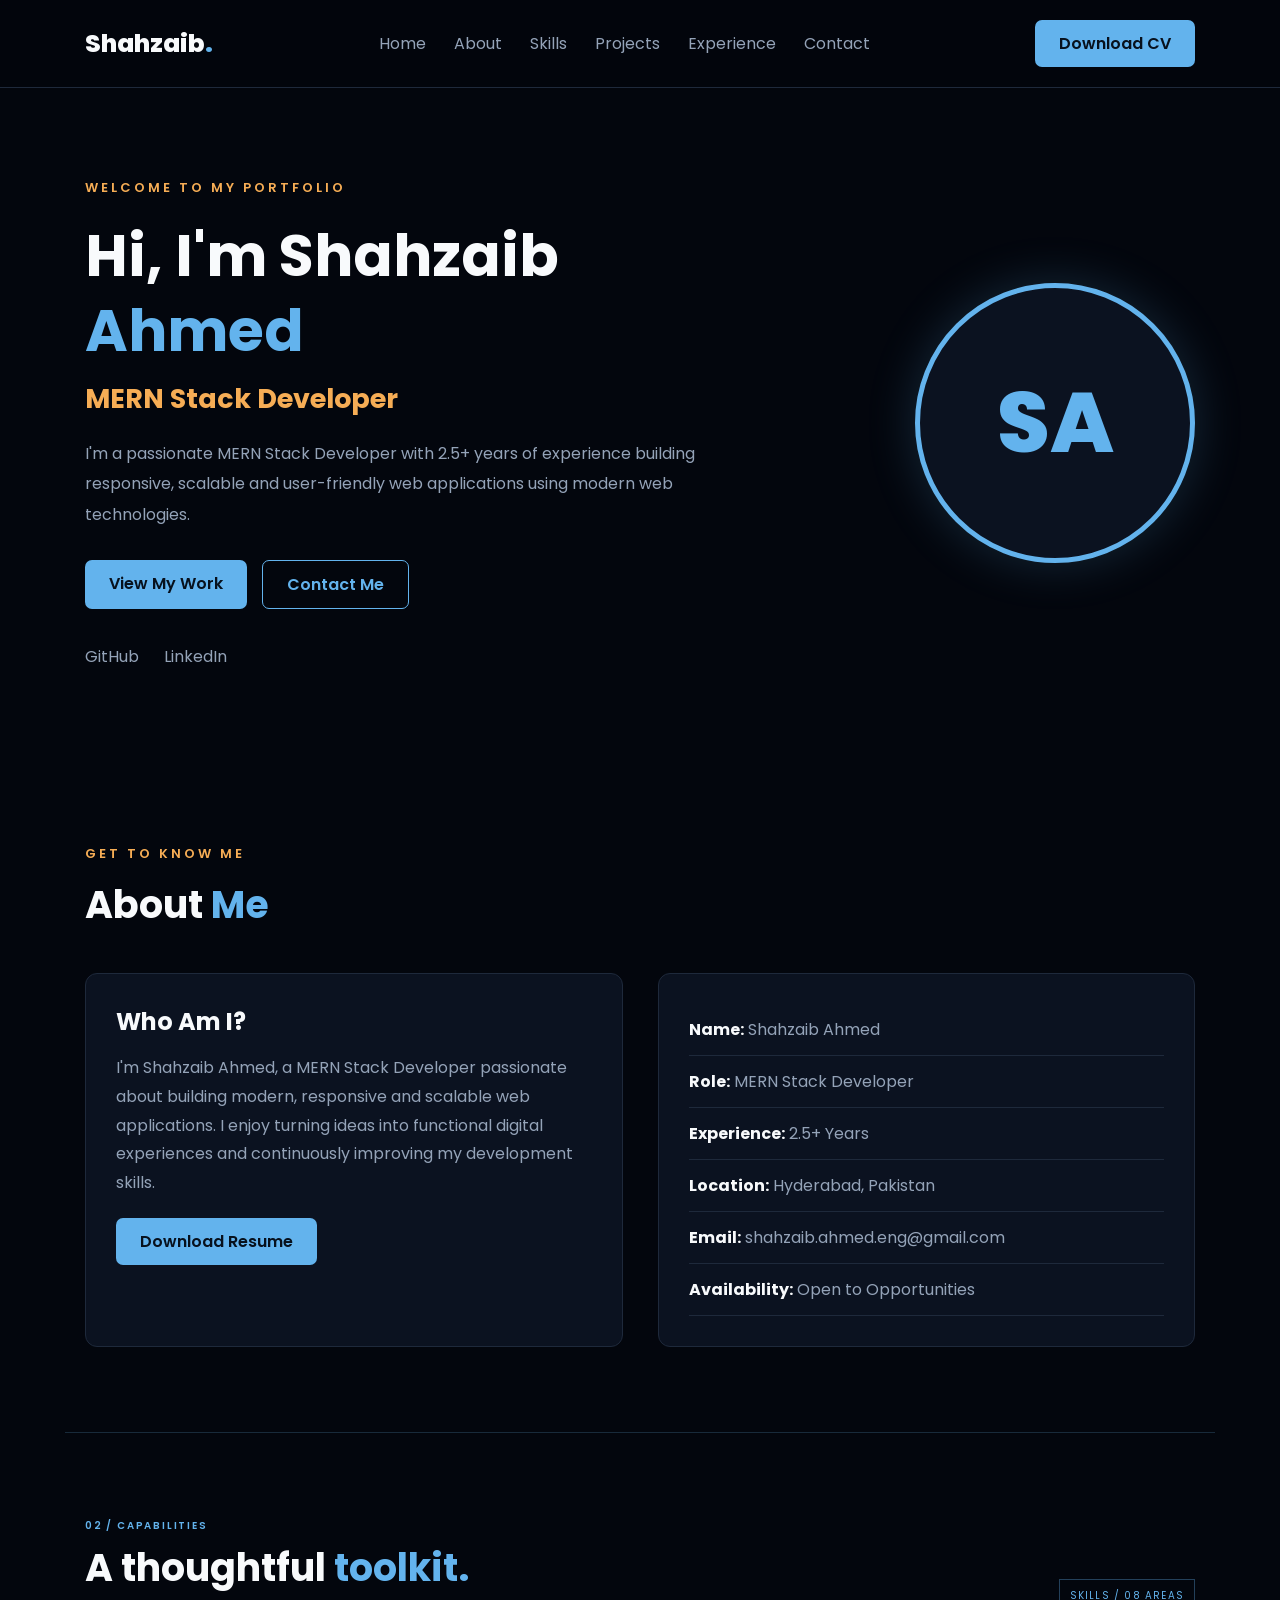
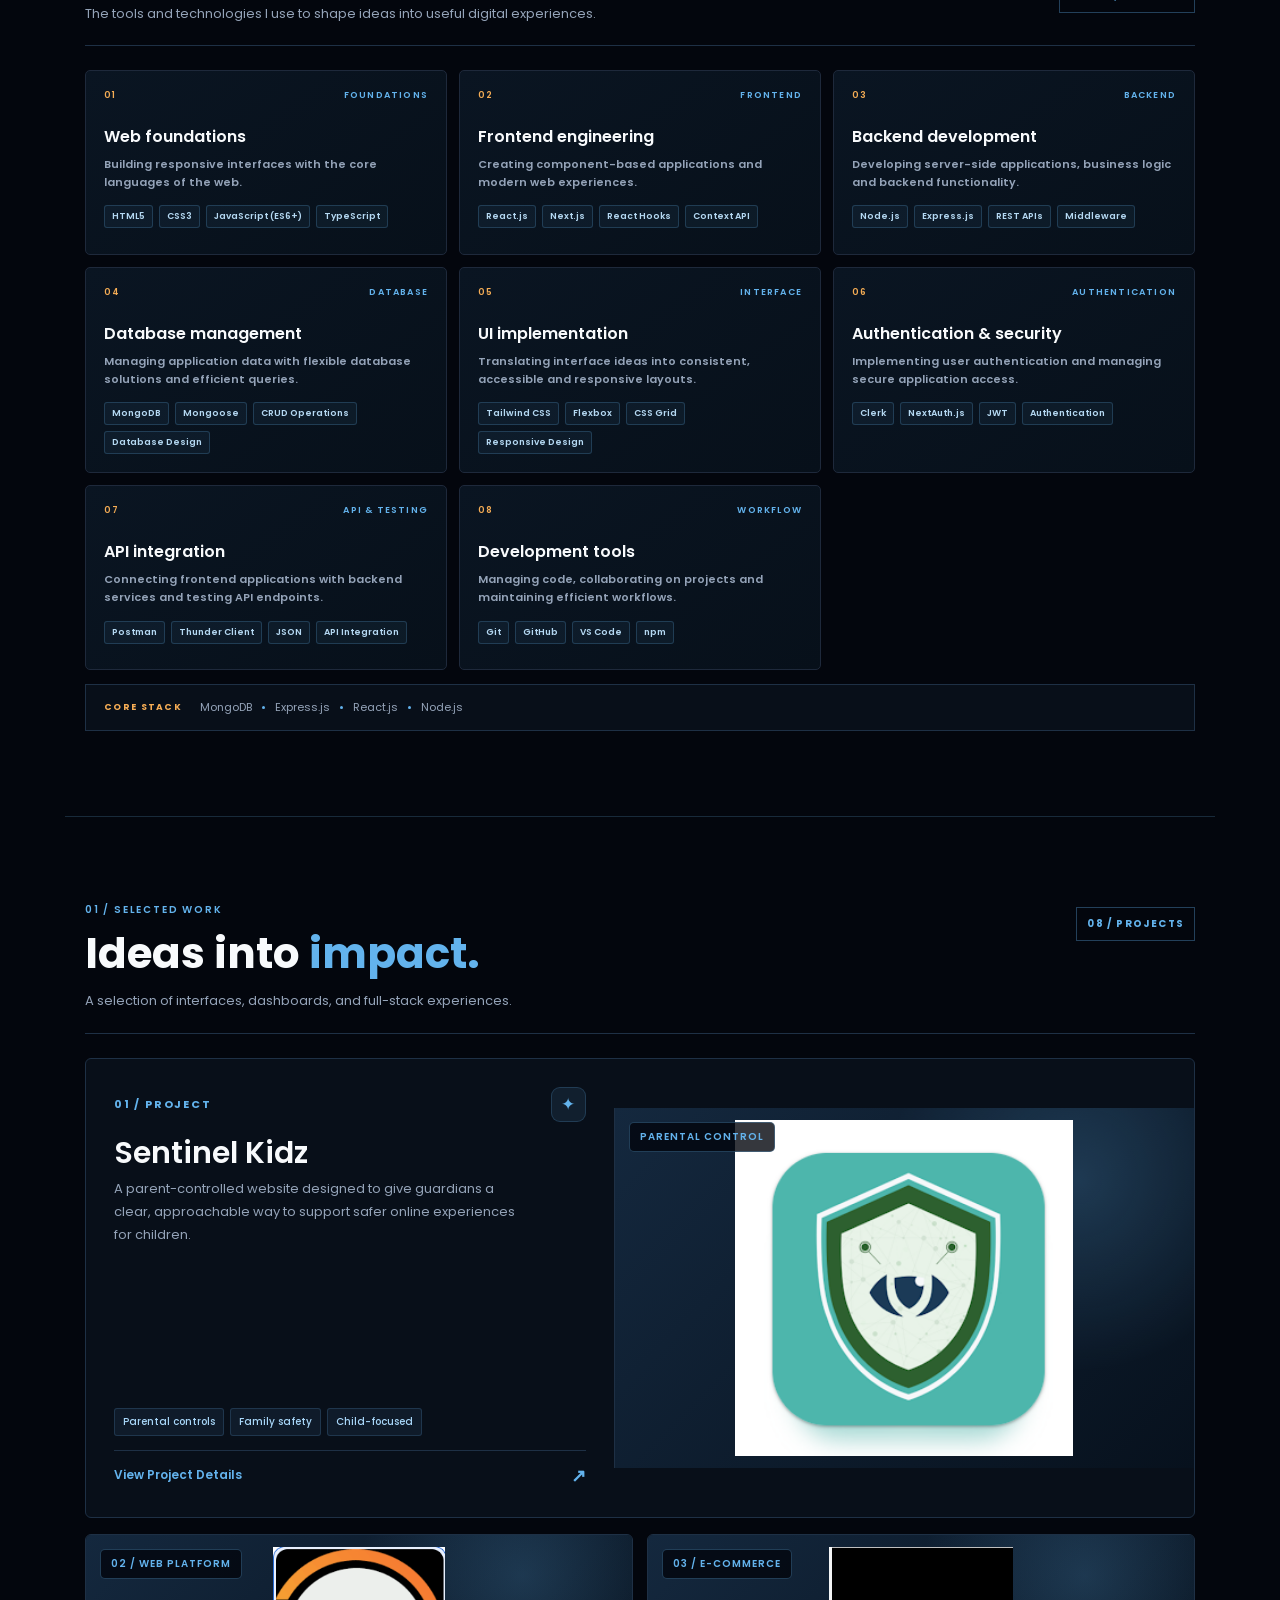
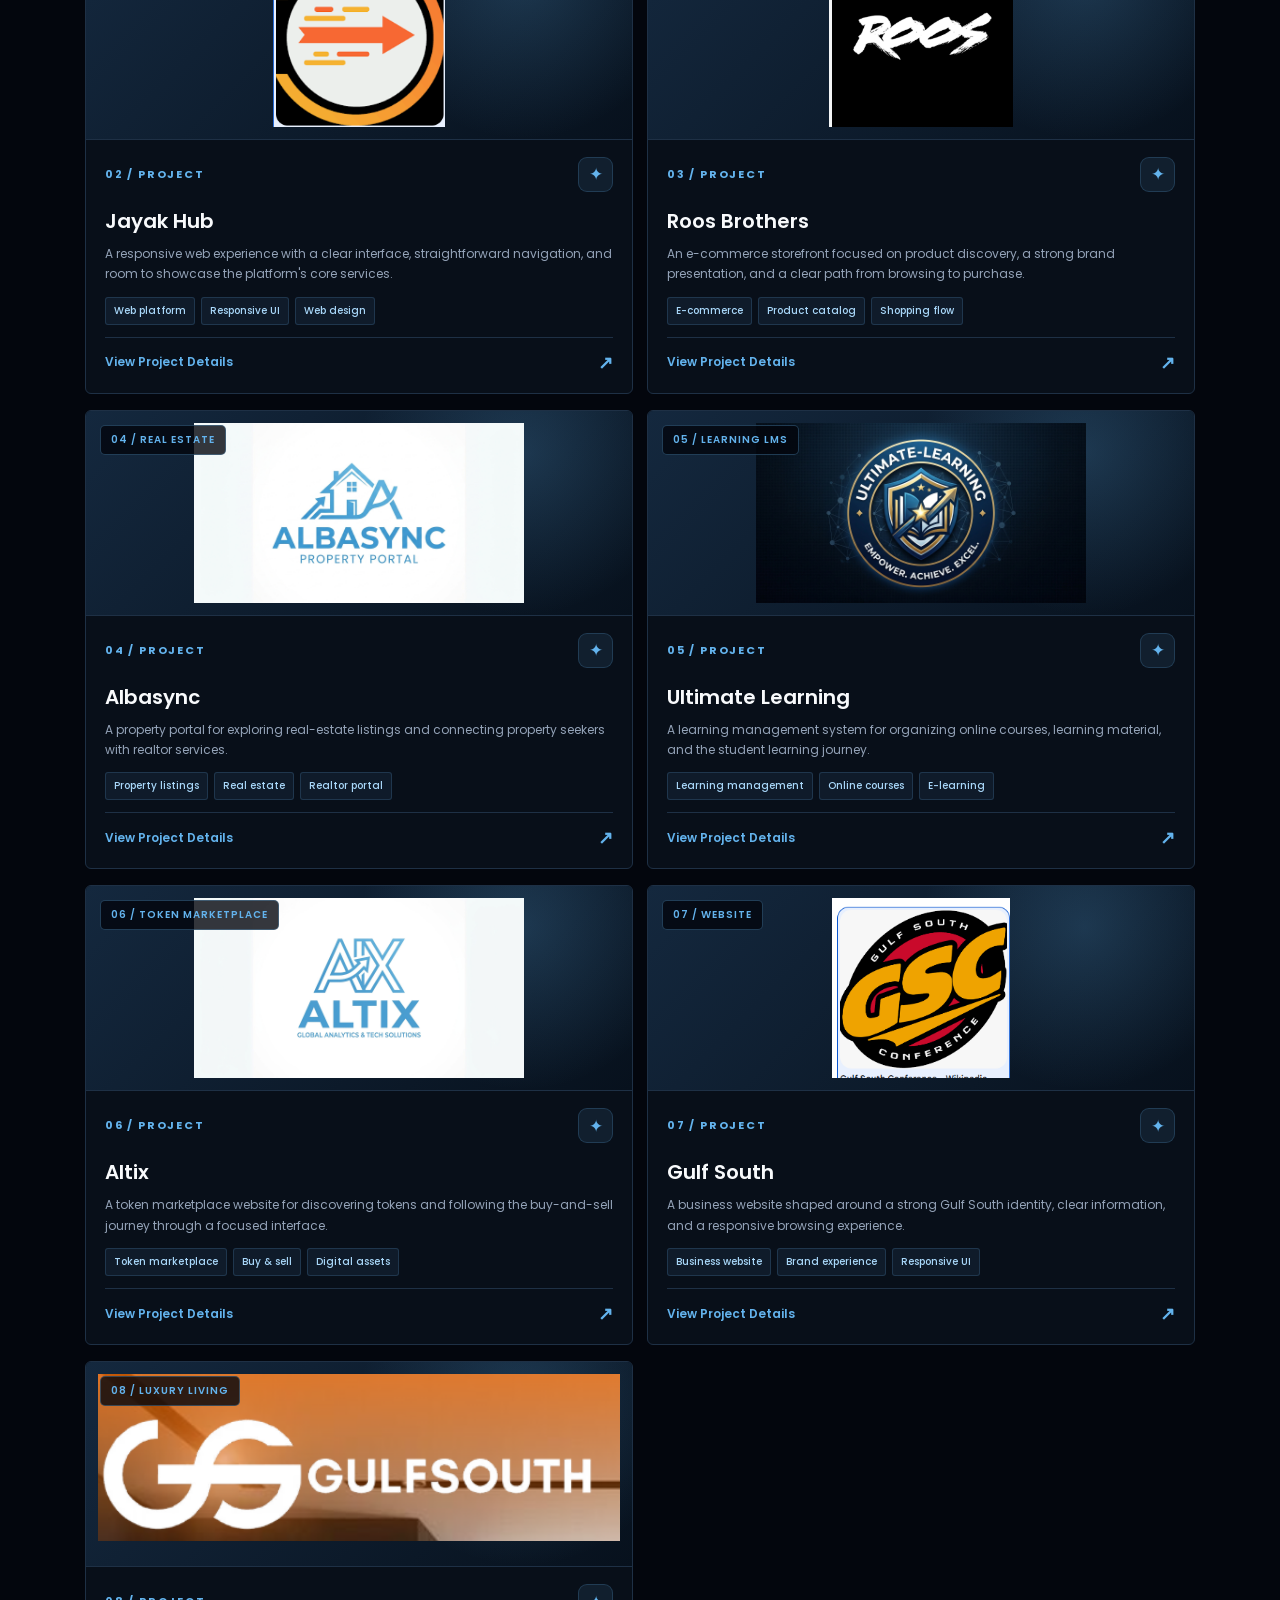
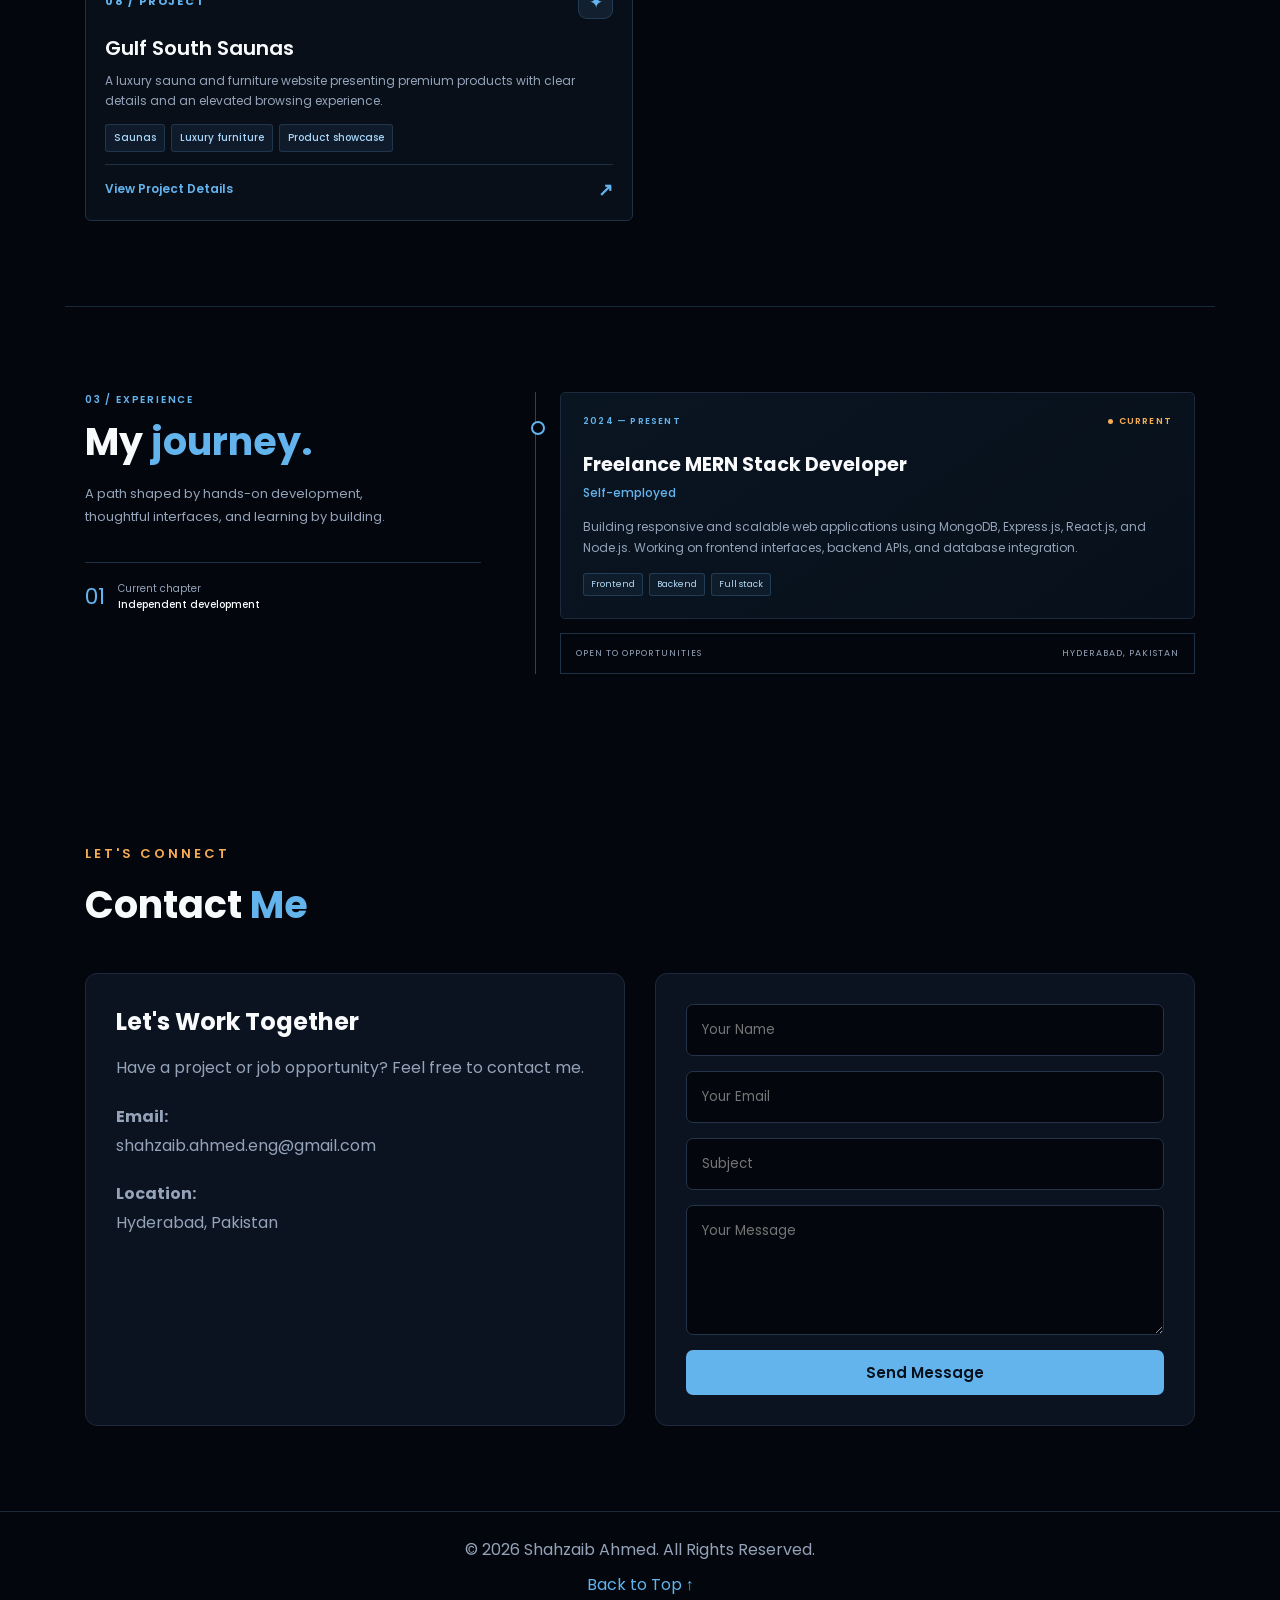
==== commit 71c92f68: "Update MERN stack skills section" ====
--- a/index.html
+++ b/index.html
@@ -14,7 +14,7 @@
 
     <!-- NAVBAR -->
     <header>
-        <nav class="navbar">
+        <nav class="navbar" aria-label="Main navigation">
 
             <a href="#home" class="logo">
                 Shahzaib<span>.</span>
@@ -34,7 +34,12 @@
                 Download CV
             </a>
 
-            <button class="menu-btn" id="menuBtn">☰</button>
+            <button class="menu-btn" id="menuBtn" type="button"
+                    aria-label="Open navigation menu"
+                    aria-controls="navLinks"
+                    aria-expanded="false">
+                <span aria-hidden="true">☰</span>
+            </button>
 
         </nav>
     </header>
@@ -162,71 +167,129 @@
 
 
     <!-- SKILLS SECTION -->
-    <section class="section skills-section" id="skills">
-
-        <div class="section-heading-block">
-            <div>
-                <p class="section-subtitle">02 / CAPABILITIES</p>
-                <h2 class="section-title">
-                    A thoughtful <span>toolkit.</span>
-                </h2>
-                <p class="section-intro">
-                    The tools and technologies I use to shape ideas into useful digital experiences.
-                </p>
-            </div>
-            <span class="section-index">SKILLS / 06 AREAS</span>
+    
+<section class="section skills-section" id="skills">
+
+    <div class="section-heading-block">
+        <div>
+            <p class="section-subtitle">02 / CAPABILITIES</p>
+            <h2 class="section-title">
+                A thoughtful <span>toolkit.</span>
+            </h2>
+            <p class="section-intro">
+                The tools and technologies I use to shape ideas into useful digital experiences.
+            </p>
         </div>
-
-        <div class="skills-grid">
-            <article class="skill-card">
-                <div class="skill-card-top"><span>01</span><span>FOUNDATIONS</span></div>
-                <h3>Web foundations</h3>
-                <p>Building responsive interfaces with the core languages of the web.</p>
-                <div class="skill-tags"><span>HTML5</span><span>CSS3</span><span>JavaScript</span></div>
-            </article>
-
-            <article class="skill-card">
-                <div class="skill-card-top"><span>02</span><span>FRAMEWORKS</span></div>
-                <h3>Frontend engineering</h3>
-                <p>Creating component-based applications and modern web experiences.</p>
-                <div class="skill-tags"><span>React.js</span><span>Next.js</span><span>TypeScript</span></div>
-            </article>
-
-            <article class="skill-card">
-                <div class="skill-card-top"><span>03</span><span>SERVER</span></div>
-                <h3>Backend development</h3>
-                <p>Connecting application logic with reliable server-side functionality.</p>
-                <div class="skill-tags"><span>Node.js</span><span>Express.js</span></div>
-            </article>
-
-            <article class="skill-card">
-                <div class="skill-card-top"><span>04</span><span>DATA</span></div>
-                <h3>Data and APIs</h3>
-                <p>Working with document databases and APIs to move data between systems.</p>
-                <div class="skill-tags"><span>MongoDB</span><span>Mongoose</span><span>REST APIs</span></div>
-            </article>
-
-            <article class="skill-card">
-                <div class="skill-card-top"><span>05</span><span>INTERFACE</span></div>
-                <h3>UI implementation</h3>
-                <p>Translating interface ideas into consistent, responsive layouts.</p>
-                <div class="skill-tags"><span>Tailwind CSS</span><span>Responsive design</span></div>
-            </article>
-
-            <article class="skill-card">
-                <div class="skill-card-top"><span>06</span><span>WORKFLOW</span></div>
-                <h3>Development tools</h3>
-                <p>Keeping code organized and testing API behavior during development.</p>
-                <div class="skill-tags"><span>Git & GitHub</span><span>Postman</span></div>
-            </article>
-        </div>
-
-        <div class="skills-note">
-            <span class="skills-note-label">CORE STACK</span>
-            <p>JavaScript <i></i> React.js <i></i> Node.js <i></i> MongoDB</p>
-        </div>
-
-    </section>
+        <span class="section-index">SKILLS / 08 AREAS</span>
+    </div>
+
+    <div class="skills-grid">
+
+        <article class="skill-card">
+            <div class="skill-card-top"><span>01</span><span>FOUNDATIONS</span></div>
+            <h3>Web foundations</h3>
+            <p>Building responsive interfaces with the core languages of the web.</p>
+            <div class="skill-tags">
+                <span>HTML5</span>
+                <span>CSS3</span>
+                <span>JavaScript (ES6+)</span>
+                <span>TypeScript</span>
+            </div>
+        </article>
+
+        <article class="skill-card">
+            <div class="skill-card-top"><span>02</span><span>FRONTEND</span></div>
+            <h3>Frontend engineering</h3>
+            <p>Creating component-based applications and modern web experiences.</p>
+            <div class="skill-tags">
+                <span>React.js</span>
+                <span>Next.js</span>
+                <span>React Hooks</span>
+                <span>Context API</span>
+            </div>
+        </article>
+
+        <article class="skill-card">
+            <div class="skill-card-top"><span>03</span><span>BACKEND</span></div>
+            <h3>Backend development</h3>
+            <p>Developing server-side applications, business logic and backend functionality.</p>
+            <div class="skill-tags">
+                <span>Node.js</span>
+                <span>Express.js</span>
+                <span>REST APIs</span>
+                <span>Middleware</span>
+            </div>
+        </article>
+
+        <article class="skill-card">
+            <div class="skill-card-top"><span>04</span><span>DATABASE</span></div>
+            <h3>Database management</h3>
+            <p>Managing application data with flexible database solutions and efficient queries.</p>
+            <div class="skill-tags">
+                <span>MongoDB</span>
+                <span>Mongoose</span>
+                <span>CRUD Operations</span>
+                <span>Database Design</span>
+            </div>
+        </article>
+
+        <article class="skill-card">
+            <div class="skill-card-top"><span>05</span><span>INTERFACE</span></div>
+            <h3>UI implementation</h3>
+            <p>Translating interface ideas into consistent, accessible and responsive layouts.</p>
+            <div class="skill-tags">
+                <span>Tailwind CSS</span>
+                <span>Flexbox</span>
+                <span>CSS Grid</span>
+                <span>Responsive Design</span>
+            </div>
+        </article>
+
+        <article class="skill-card">
+            <div class="skill-card-top"><span>06</span><span>AUTHENTICATION</span></div>
+            <h3>Authentication & security</h3>
+            <p>Implementing user authentication and managing secure application access.</p>
+            <div class="skill-tags">
+                <span>Clerk</span>
+                <span>NextAuth.js</span>
+                <span>JWT</span>
+                <span>Authentication</span>
+            </div>
+        </article>
+
+        <article class="skill-card">
+            <div class="skill-card-top"><span>07</span><span>API & TESTING</span></div>
+            <h3>API integration</h3>
+            <p>Connecting frontend applications with backend services and testing API endpoints.</p>
+            <div class="skill-tags">
+                <span>Postman</span>
+                <span>Thunder Client</span>
+                <span>JSON</span>
+                <span>API Integration</span>
+            </div>
+        </article>
+
+        <article class="skill-card">
+            <div class="skill-card-top"><span>08</span><span>WORKFLOW</span></div>
+            <h3>Development tools</h3>
+            <p>Managing code, collaborating on projects and maintaining efficient workflows.</p>
+            <div class="skill-tags">
+                <span>Git</span>
+                <span>GitHub</span>
+                <span>VS Code</span>
+                <span>npm</span>
+            </div>
+        </article>
+
+    </div>
+
+    <div class="skills-note">
+        <span class="skills-note-label">CORE STACK</span>
+        <p>M​​ongoDB <i></i> Express.js <i></i> React.js <i></i> Node.js</p>
+    </div>
+
+</section>
+
 
 
     <!-- PROJECTS SECTION -->
--- a/style.css
+++ b/style.css
@@ -5,7 +5,11 @@
     margin: 0;
     padding: 0;
     box-sizing: border-box;
+}
+
+html {
     scroll-behavior: smooth;
+    scroll-padding-top: 84px;
 }
 
 :root {
@@ -37,6 +41,7 @@
 }
 
 .navbar {
+    position: relative;
     max-width: 1150px;
     margin: auto;
     padding: 20px;
@@ -69,6 +74,14 @@
 
 .nav-links a:hover {
     color: var(--primary);
+}
+
+a:focus-visible,
+button:focus-visible,
+input:focus-visible,
+textarea:focus-visible {
+    outline: 2px solid var(--secondary);
+    outline-offset: 4px;
 }
 
 .nav-btn,
@@ -318,6 +331,11 @@
     display: inline-block;
     color: var(--primary);
     margin-top: 10px;
+}
+
+footer p,
+.contact-info p {
+    overflow-wrap: anywhere;
 }
 
 @media (max-width: 768px) {
@@ -1182,3 +1200,236 @@
         flex-direction: column;
     }
 }
+
+@media (max-width: 900px) {
+    .navbar {
+        padding: 16px 24px;
+    }
+
+    .nav-links {
+        display: none;
+        position: absolute;
+        top: 100%;
+        left: 0;
+        right: 0;
+        z-index: 10;
+        gap: 0;
+        padding: 10px 20px 18px;
+        background: rgba(11, 18, 32, .98);
+        border: 1px solid #1E293B;
+        border-top: 0;
+        box-shadow: 0 16px 28px rgba(0, 0, 0, .28);
+        flex-direction: column;
+        text-align: left;
+    }
+
+    .nav-links.active {
+        display: flex;
+    }
+
+    .nav-links a {
+        display: block;
+        padding: 12px 4px;
+        border-bottom: 1px solid #1E293B;
+    }
+
+    .nav-links li:last-child a {
+        border-bottom: 0;
+    }
+
+    .nav-btn {
+        display: none;
+    }
+
+    .menu-btn {
+        display: grid;
+        place-items: center;
+        width: 44px;
+        height: 44px;
+        border: 1px solid #263449;
+        border-radius: 7px;
+        font-size: 22px;
+    }
+
+    .hero {
+        min-height: 0;
+        padding: 72px 28px;
+        flex-direction: column-reverse;
+        text-align: center;
+    }
+
+    .hero-content {
+        max-width: 680px;
+    }
+
+    .hero-buttons,
+    .social-links {
+        justify-content: center;
+    }
+
+    .profile-circle {
+        width: 210px;
+        height: 210px;
+    }
+
+    .profile-circle span {
+        font-size: 64px;
+    }
+
+    .about-content {
+        grid-template-columns: repeat(2, minmax(0, 1fr));
+        gap: 20px;
+    }
+
+    .about-card,
+    .about-info,
+    .contact-info,
+    form {
+        padding: 24px;
+    }
+}
+
+@media (max-width: 700px) {
+    html {
+        scroll-padding-top: 72px;
+    }
+
+    .section {
+        padding: 64px 20px;
+    }
+
+    .hero {
+        padding: 52px 20px 64px;
+        gap: 28px;
+    }
+
+    .welcome,
+    .section-subtitle {
+        font-size: 11px;
+        letter-spacing: 2px;
+    }
+
+    .hero h1 {
+        font-size: clamp(34px, 9vw, 48px);
+        line-height: 1.18;
+        margin-top: 15px;
+    }
+
+    .hero h2 {
+        font-size: clamp(20px, 5vw, 24px);
+    }
+
+    .description {
+        font-size: 14px;
+        line-height: 1.8;
+    }
+
+    .hero-buttons {
+        gap: 12px;
+    }
+
+    .hero-buttons .btn {
+        min-width: 145px;
+    }
+
+    .profile-circle {
+        width: 170px;
+        height: 170px;
+        border-width: 4px;
+    }
+
+    .profile-circle span {
+        font-size: 52px;
+    }
+
+    .section-title,
+    .section-heading-block .section-title,
+    .experience-intro .section-title,
+    .projects-heading .section-title {
+        font-size: clamp(28px, 7vw, 34px);
+    }
+
+    .about-content,
+    .contact-container {
+        grid-template-columns: minmax(0, 1fr);
+    }
+
+    .about-card,
+    .about-info,
+    .contact-info,
+    form {
+        padding: 22px;
+    }
+
+    .about-info div {
+        overflow-wrap: anywhere;
+    }
+
+    .skills-grid {
+        grid-template-columns: repeat(2, minmax(0, 1fr));
+    }
+
+    .projects-grid {
+        grid-template-columns: minmax(0, 1fr);
+    }
+
+    .project-card-featured {
+        grid-template-columns: minmax(0, 1fr);
+    }
+
+    .featured-image {
+        height: 220px;
+        min-height: 220px;
+        border-left: 0;
+        border-top: 1px solid #1E3045;
+    }
+
+    input,
+    textarea {
+        font-size: 16px;
+    }
+
+    footer {
+        display: flex;
+        align-items: center;
+        justify-content: center;
+        flex-wrap: wrap;
+        gap: 8px 20px;
+        padding: 22px 20px;
+        font-size: 13px;
+    }
+
+    footer a {
+        margin-top: 0;
+    }
+}
+
+@media (max-width: 420px) {
+    .skills-grid {
+        grid-template-columns: minmax(0, 1fr);
+    }
+
+    .hero-buttons {
+        flex-direction: column;
+        align-items: stretch;
+    }
+
+    .hero-buttons .btn {
+        width: 100%;
+    }
+}
+
+@media (prefers-reduced-motion: reduce) {
+    html {
+        scroll-behavior: auto;
+    }
+
+    *,
+    *::before,
+    *::after {
+        scroll-behavior: auto !important;
+        animation-duration: .01ms !important;
+        animation-iteration-count: 1 !important;
+        transition-duration: .01ms !important;
+    }
+}
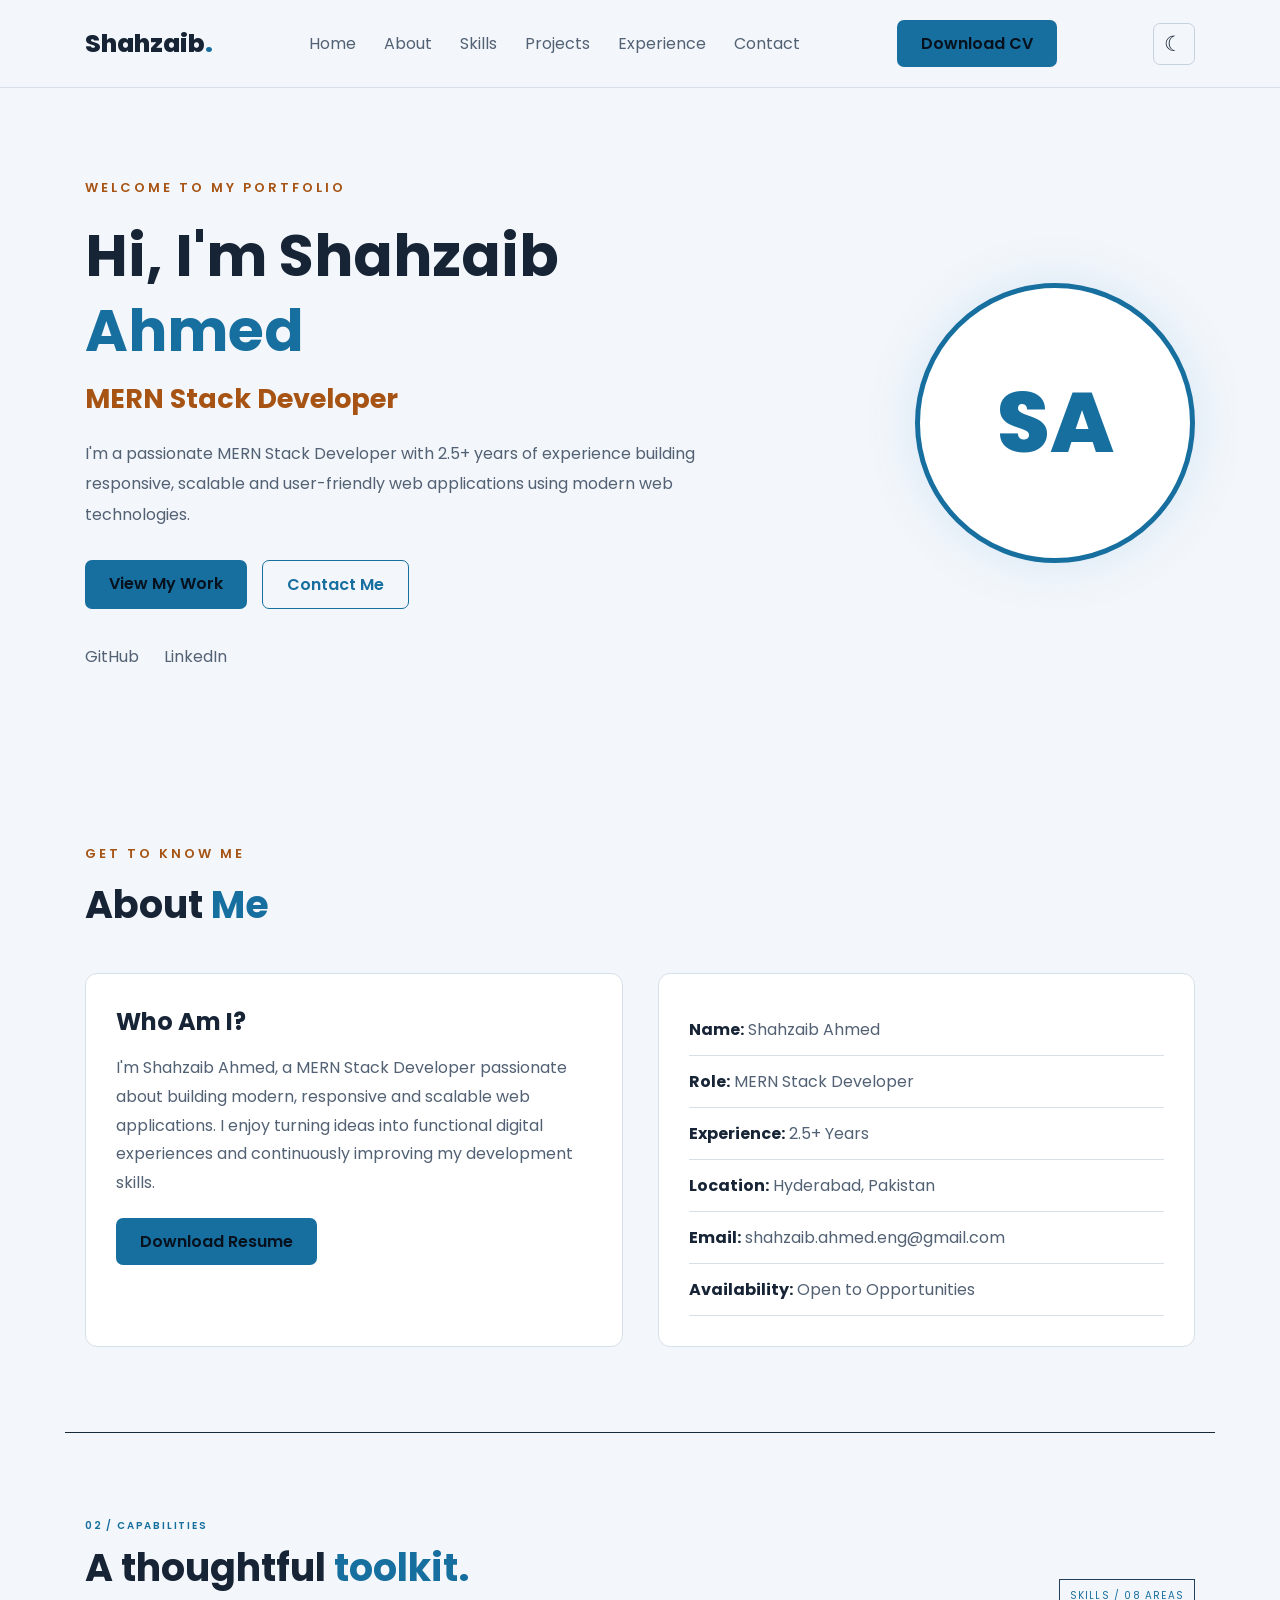
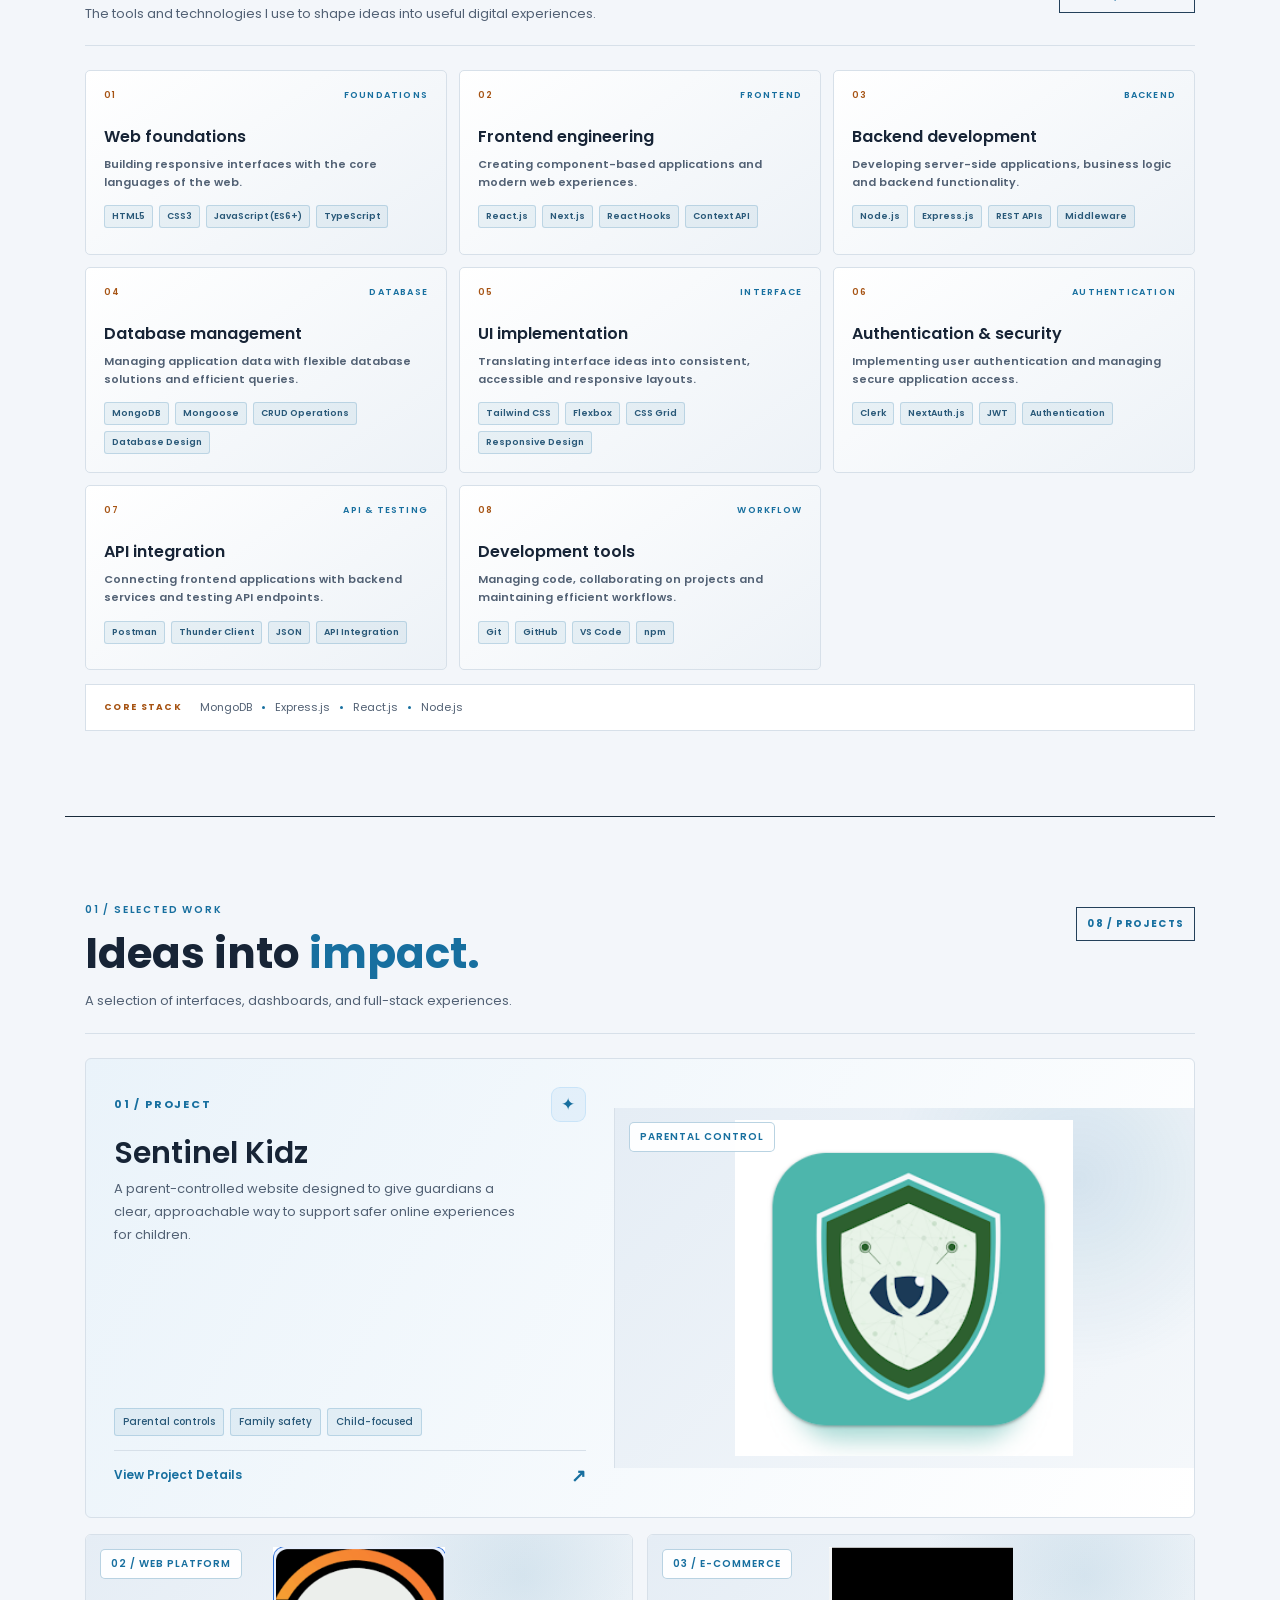
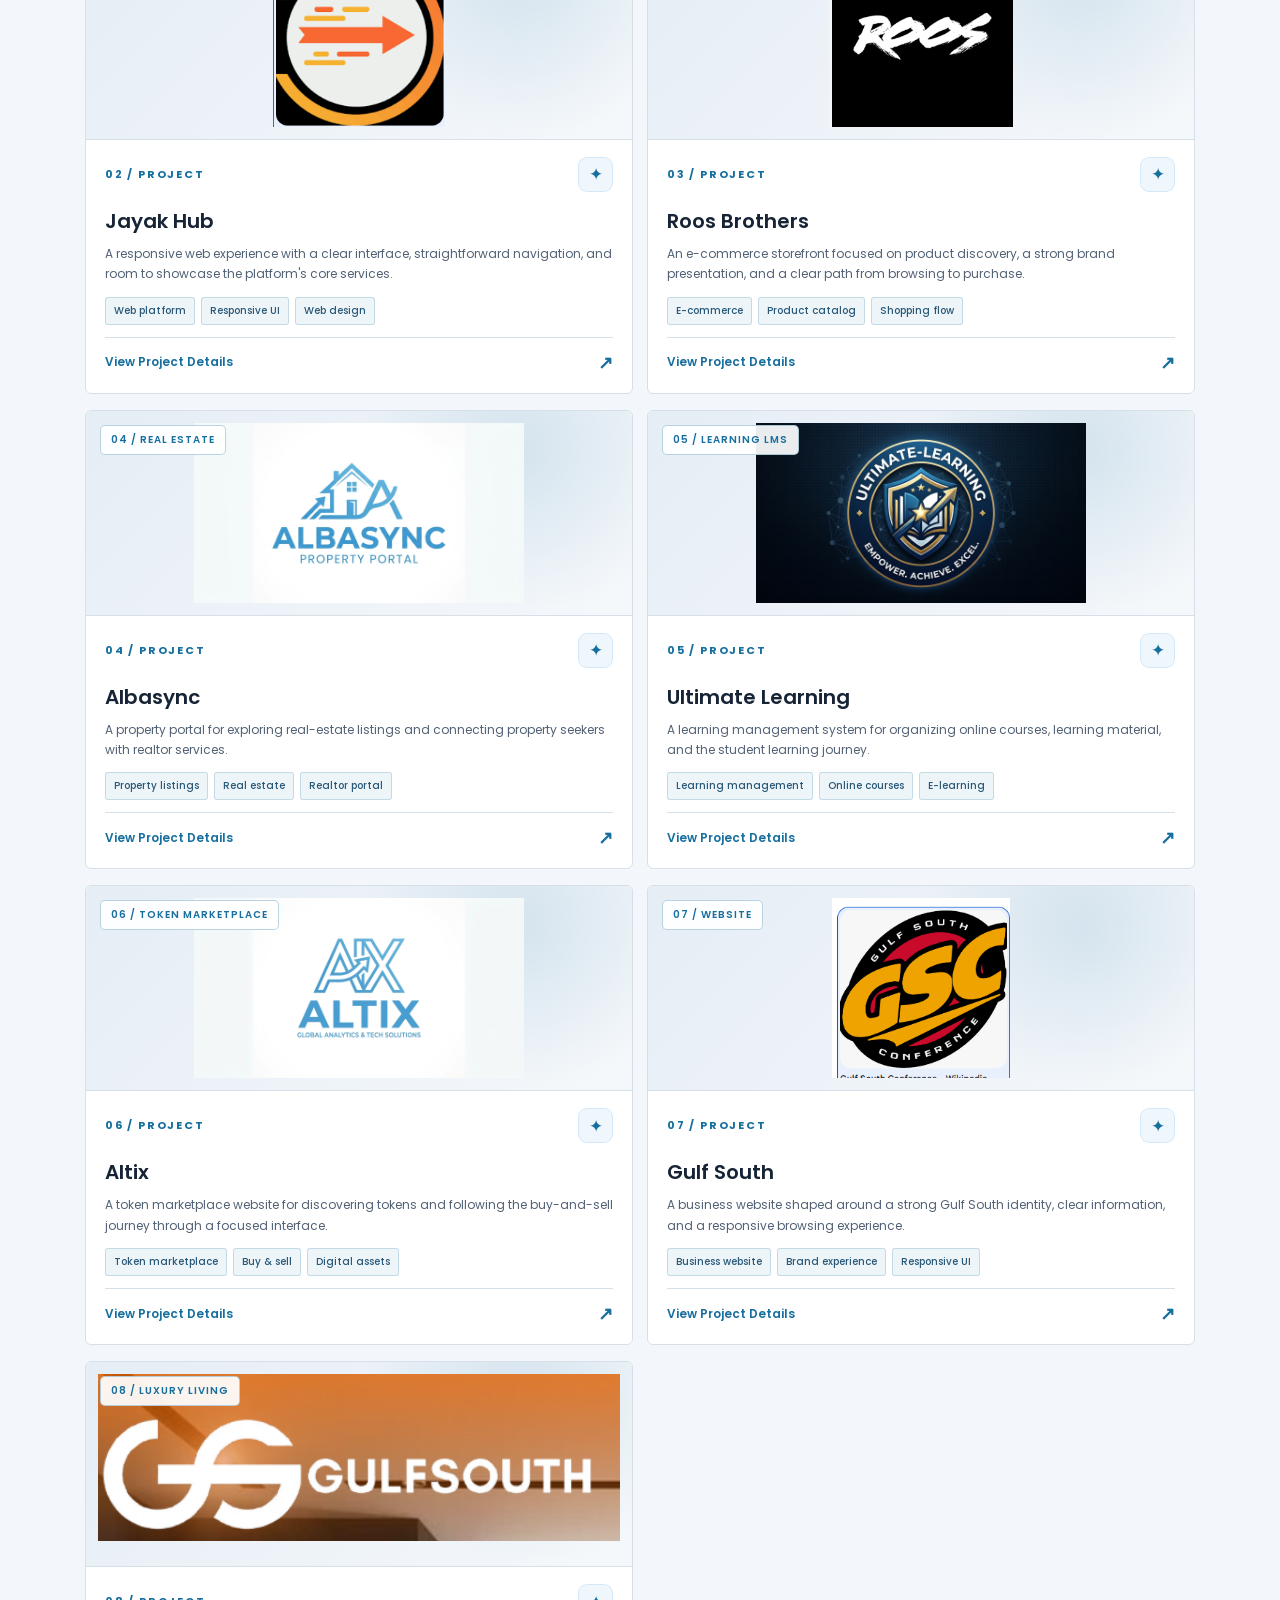
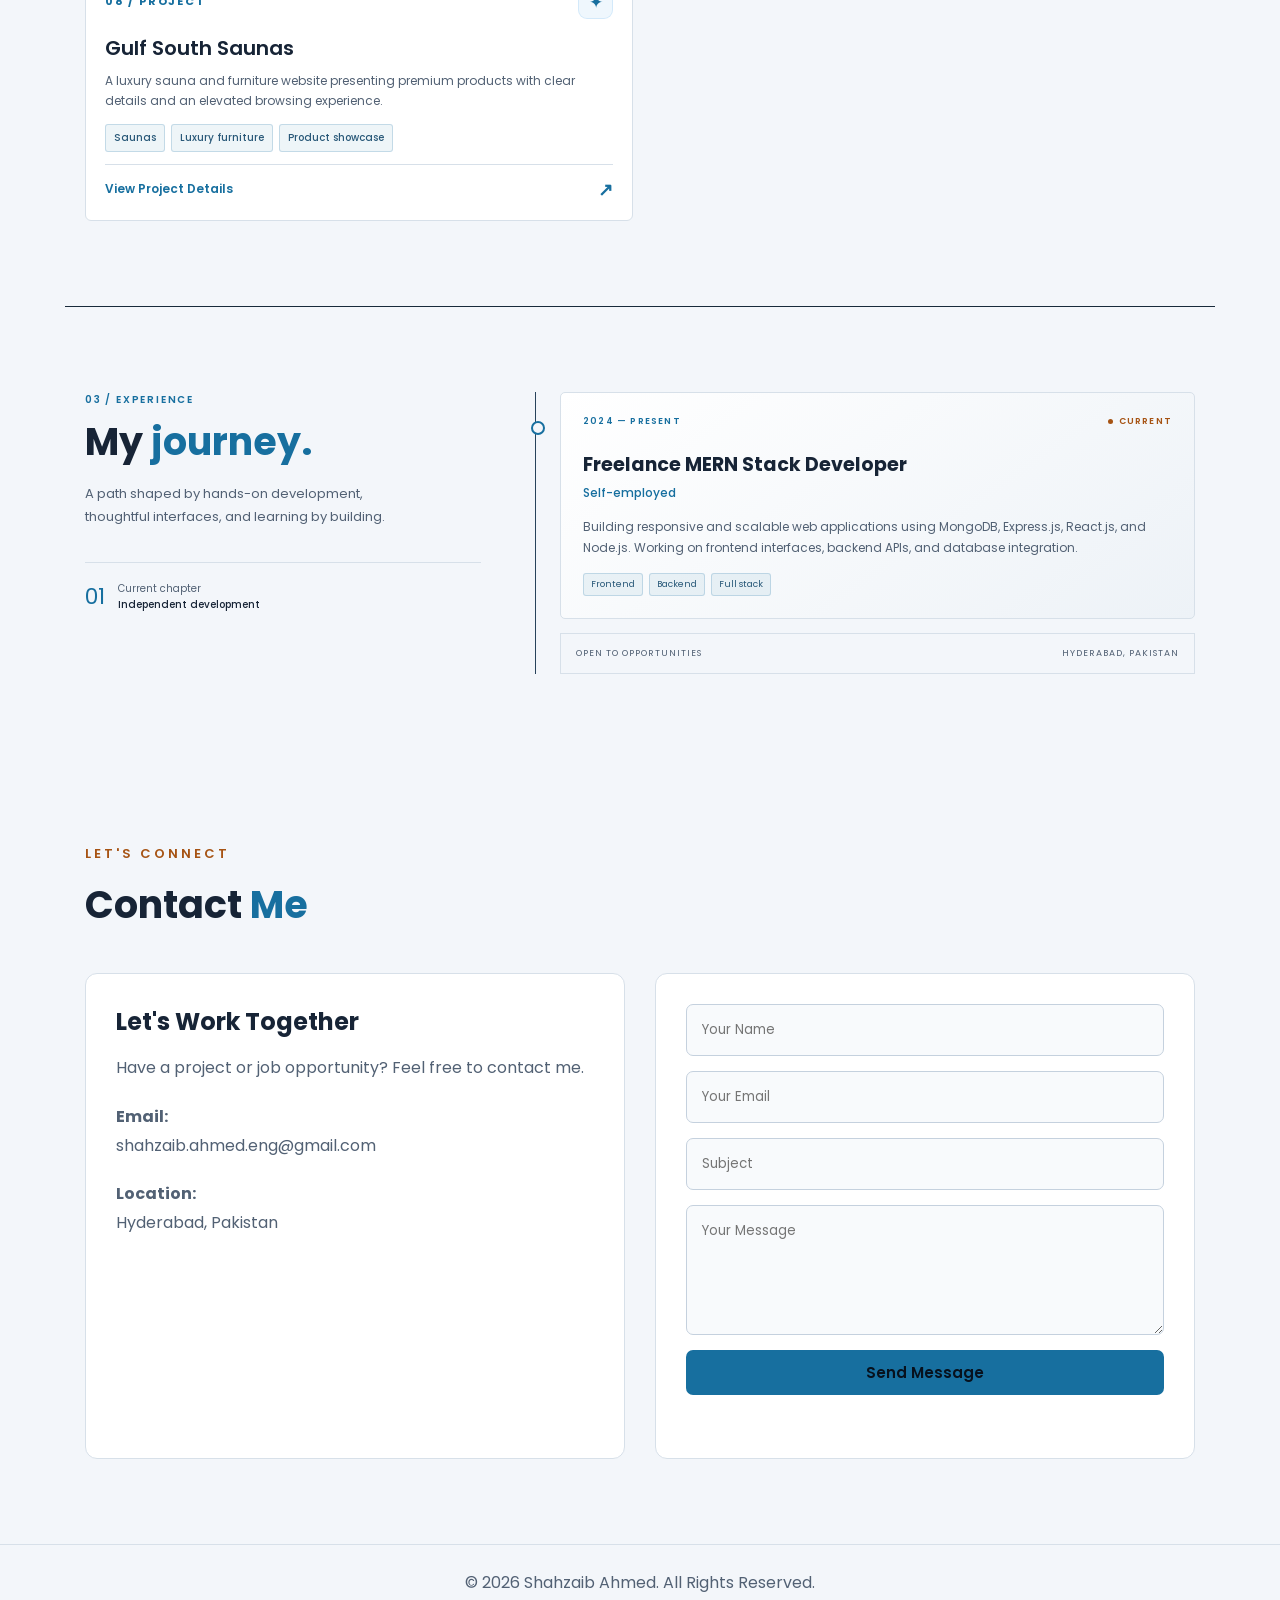
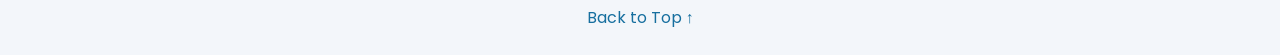
==== commit 93107197: "Complete JavaScript features" ====
--- a/index.html
+++ b/index.html
@@ -33,6 +33,13 @@
                class="nav-btn" download>
                 Download CV
             </a>
+
+            <button class="theme-btn" id="themeToggle" type="button"
+                    aria-label="Switch to light mode"
+                    aria-pressed="false"
+                    title="Switch to light mode">
+                <span aria-hidden="true">☼</span>
+            </button>
 
             <button class="menu-btn" id="menuBtn" type="button"
                     aria-label="Open navigation menu"
@@ -685,27 +692,44 @@
                 <input
                     type="text"
                     id="name"
+                    name="name"
                     placeholder="Your Name"
+                    aria-label="Your name"
+                    autocomplete="name"
+                    minlength="2"
+                    maxlength="100"
                     required
                 >
 
                 <input
                     type="email"
                     id="email"
+                    name="email"
                     placeholder="Your Email"
+                    aria-label="Your email"
+                    autocomplete="email"
+                    maxlength="254"
                     required
                 >
 
                 <input
                     type="text"
                     id="subject"
+                    name="subject"
                     placeholder="Subject"
+                    aria-label="Subject"
+                    minlength="2"
+                    maxlength="150"
                     required
                 >
 
                 <textarea
                     id="message"
+                    name="message"
                     placeholder="Your Message"
+                    aria-label="Your message"
+                    minlength="10"
+                    maxlength="5000"
                     required
                 ></textarea>
 
@@ -713,6 +737,8 @@
                     Send Message
                 </button>
 
+                <p class="form-status" id="formStatus" role="status" aria-live="polite"></p>
+
             </form>
 
         </div>
--- a/style.css
+++ b/style.css
@@ -111,6 +111,27 @@
     color: white;
     font-size: 25px;
     cursor: pointer;
+}
+
+.theme-btn {
+    display: grid;
+    place-items: center;
+    width: 42px;
+    height: 42px;
+    flex: 0 0 auto;
+    background: transparent;
+    border: 1px solid #263449;
+    border-radius: 7px;
+    color: var(--white);
+    font: inherit;
+    font-size: 21px;
+    cursor: pointer;
+    transition: color .2s, border-color .2s, background-color .2s;
+}
+
+.theme-btn:hover {
+    color: var(--primary);
+    border-color: var(--primary);
 }
 
 .hero {
@@ -311,6 +332,13 @@
 textarea {
     min-height: 130px;
     resize: vertical;
+}
+
+.form-status {
+    min-height: 1.5em;
+    color: var(--gray);
+    font-size: 12px;
+    line-height: 1.5;
 }
 
 form button {
@@ -1433,3 +1461,127 @@
         transition-duration: .01ms !important;
     }
 }
+
+.reveal {
+    opacity: 0;
+    transform: translateY(18px);
+    transition: opacity .55s ease, transform .55s ease;
+}
+
+.reveal.is-visible {
+    opacity: 1;
+    transform: translateY(0);
+}
+
+:root[data-theme="light"] {
+    color-scheme: light;
+    --background: #F3F6FA;
+    --card: #FFFFFF;
+    --primary: #176F9F;
+    --secondary: #A65313;
+    --white: #172436;
+    --gray: #526174;
+}
+
+:root[data-theme="light"] body {
+    background: var(--background);
+    color: var(--white);
+}
+
+:root[data-theme="light"] header {
+    background: rgba(243, 246, 250, .96);
+    border-bottom-color: #D7E0E9;
+}
+
+:root[data-theme="light"] .theme-btn,
+:root[data-theme="light"] .menu-btn {
+    color: var(--white);
+    border-color: #C5D1DE;
+}
+
+:root[data-theme="light"] .about-card,
+:root[data-theme="light"] .about-info,
+:root[data-theme="light"] .contact-info,
+:root[data-theme="light"] form {
+    background: var(--card);
+    border-color: #D7E0E9;
+}
+
+:root[data-theme="light"] .about-info div,
+:root[data-theme="light"] .section-heading-block,
+:root[data-theme="light"] .projects-heading,
+:root[data-theme="light"] .project-link,
+:root[data-theme="light"] .experience-endnote,
+:root[data-theme="light"] .journey-marker {
+    border-color: #D7E0E9;
+}
+
+:root[data-theme="light"] .skills-section .skill-card,
+:root[data-theme="light"] .experience-card {
+    background: linear-gradient(145deg, #FFFFFF, #EDF2F7);
+    border-color: #D7E0E9;
+}
+
+:root[data-theme="light"] .project-card {
+    background: #FFFFFF;
+    border-color: #D7E0E9;
+}
+
+:root[data-theme="light"] .project-card-featured {
+    background: linear-gradient(120deg, #EAF3FA, #FFFFFF);
+}
+
+:root[data-theme="light"] .project-image {
+    background:
+        radial-gradient(circle at 80% 20%, rgba(23, 111, 159, .12), transparent 35%),
+        linear-gradient(135deg, #E5EDF5, #F5F8FB);
+    border-color: #D7E0E9;
+}
+
+:root[data-theme="light"] .image-overlay-label {
+    background: rgba(255, 255, 255, .92);
+    border-color: rgba(23, 111, 159, .3);
+}
+
+:root[data-theme="light"] .skills-note {
+    background: #FFFFFF;
+    border-color: #D7E0E9;
+}
+
+:root[data-theme="light"] .skill-tags span,
+:root[data-theme="light"] .experience-tags span,
+:root[data-theme="light"] .project-tags span {
+    color: #285878;
+    background: rgba(23, 111, 159, .07);
+    border-color: rgba(23, 111, 159, .2);
+}
+
+:root[data-theme="light"] input,
+:root[data-theme="light"] textarea {
+    background: #F8FAFC;
+    border-color: #C5D1DE;
+    color: #172436;
+}
+
+:root[data-theme="light"] footer {
+    border-top-color: #D7E0E9;
+}
+
+@media (max-width: 900px) {
+    :root[data-theme="light"] .nav-links {
+        background: rgba(255, 255, 255, .98);
+        border-color: #D7E0E9;
+    }
+
+    :root[data-theme="light"] .nav-links a {
+        border-bottom-color: #D7E0E9;
+    }
+}
+
+@media (prefers-reduced-motion: reduce) {
+    .reveal {
+        opacity: 1;
+        transform: none;
+        transition: none;
+    }
+}
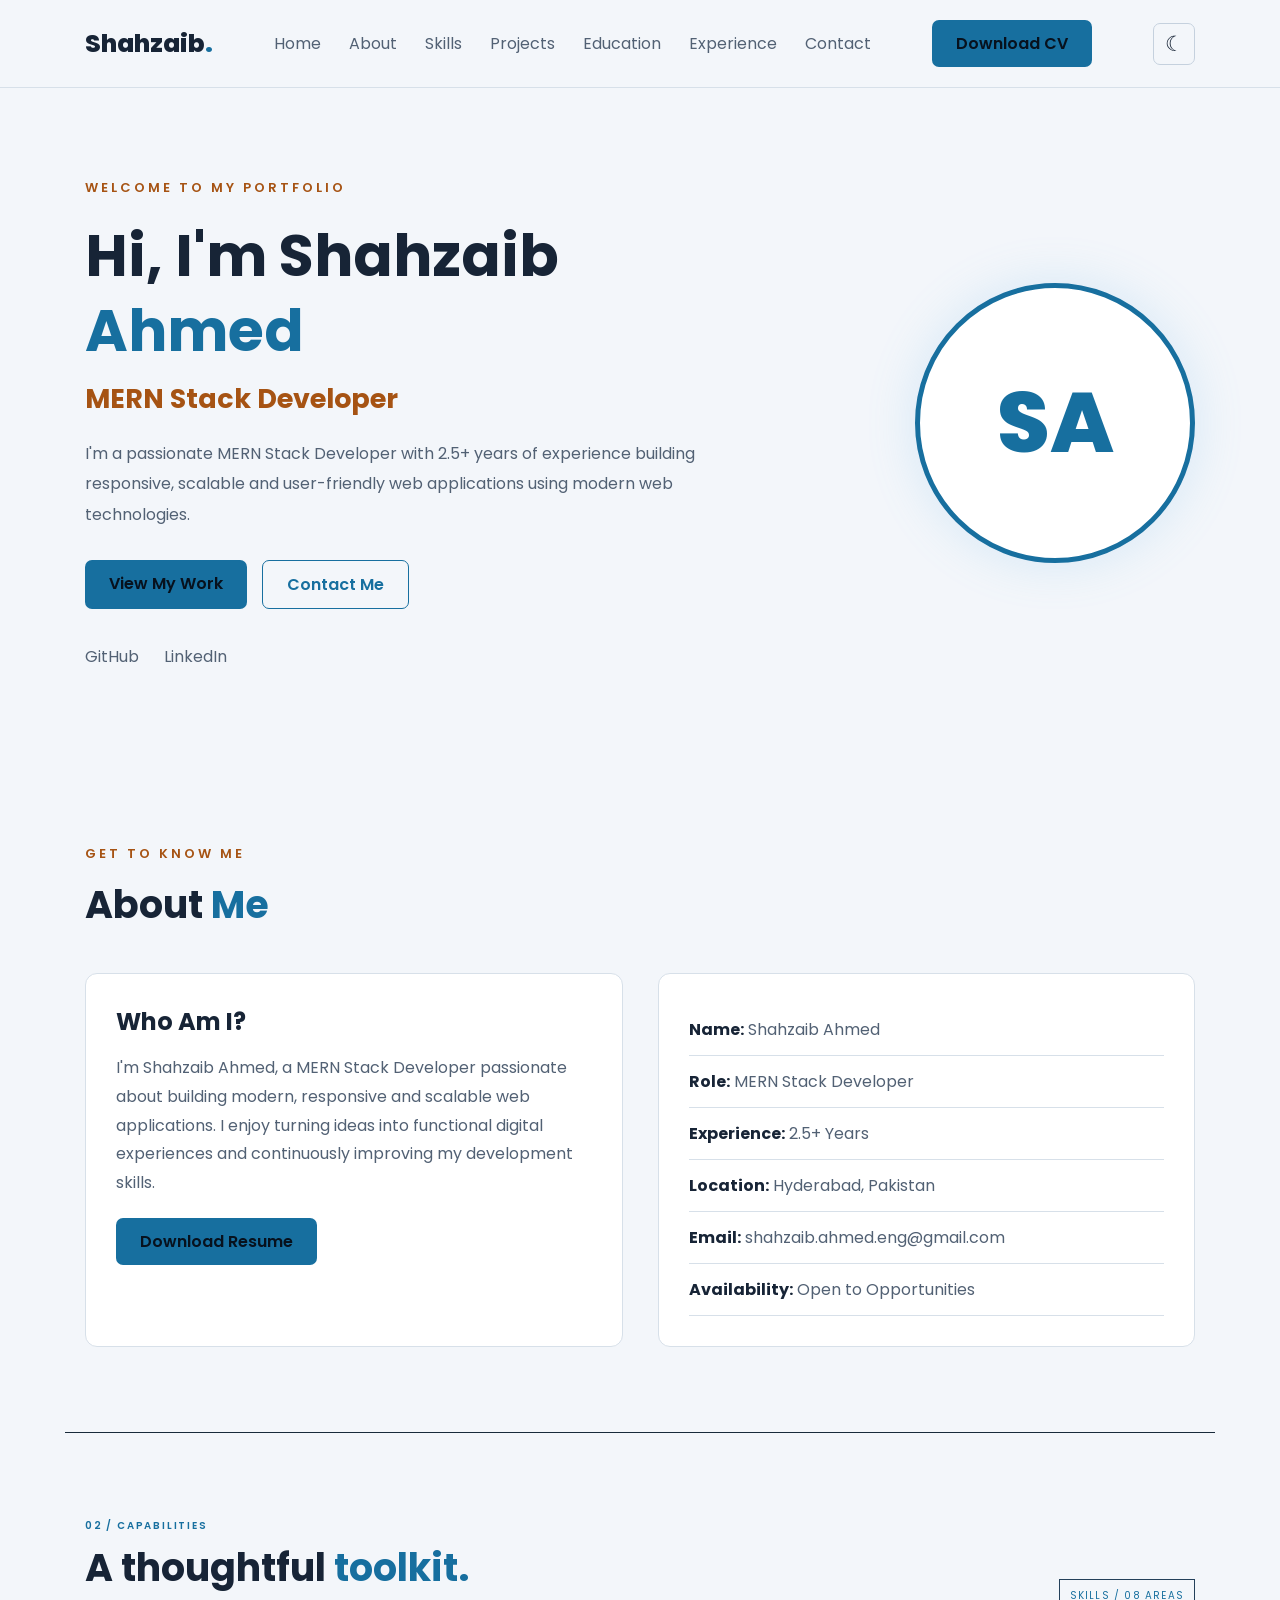
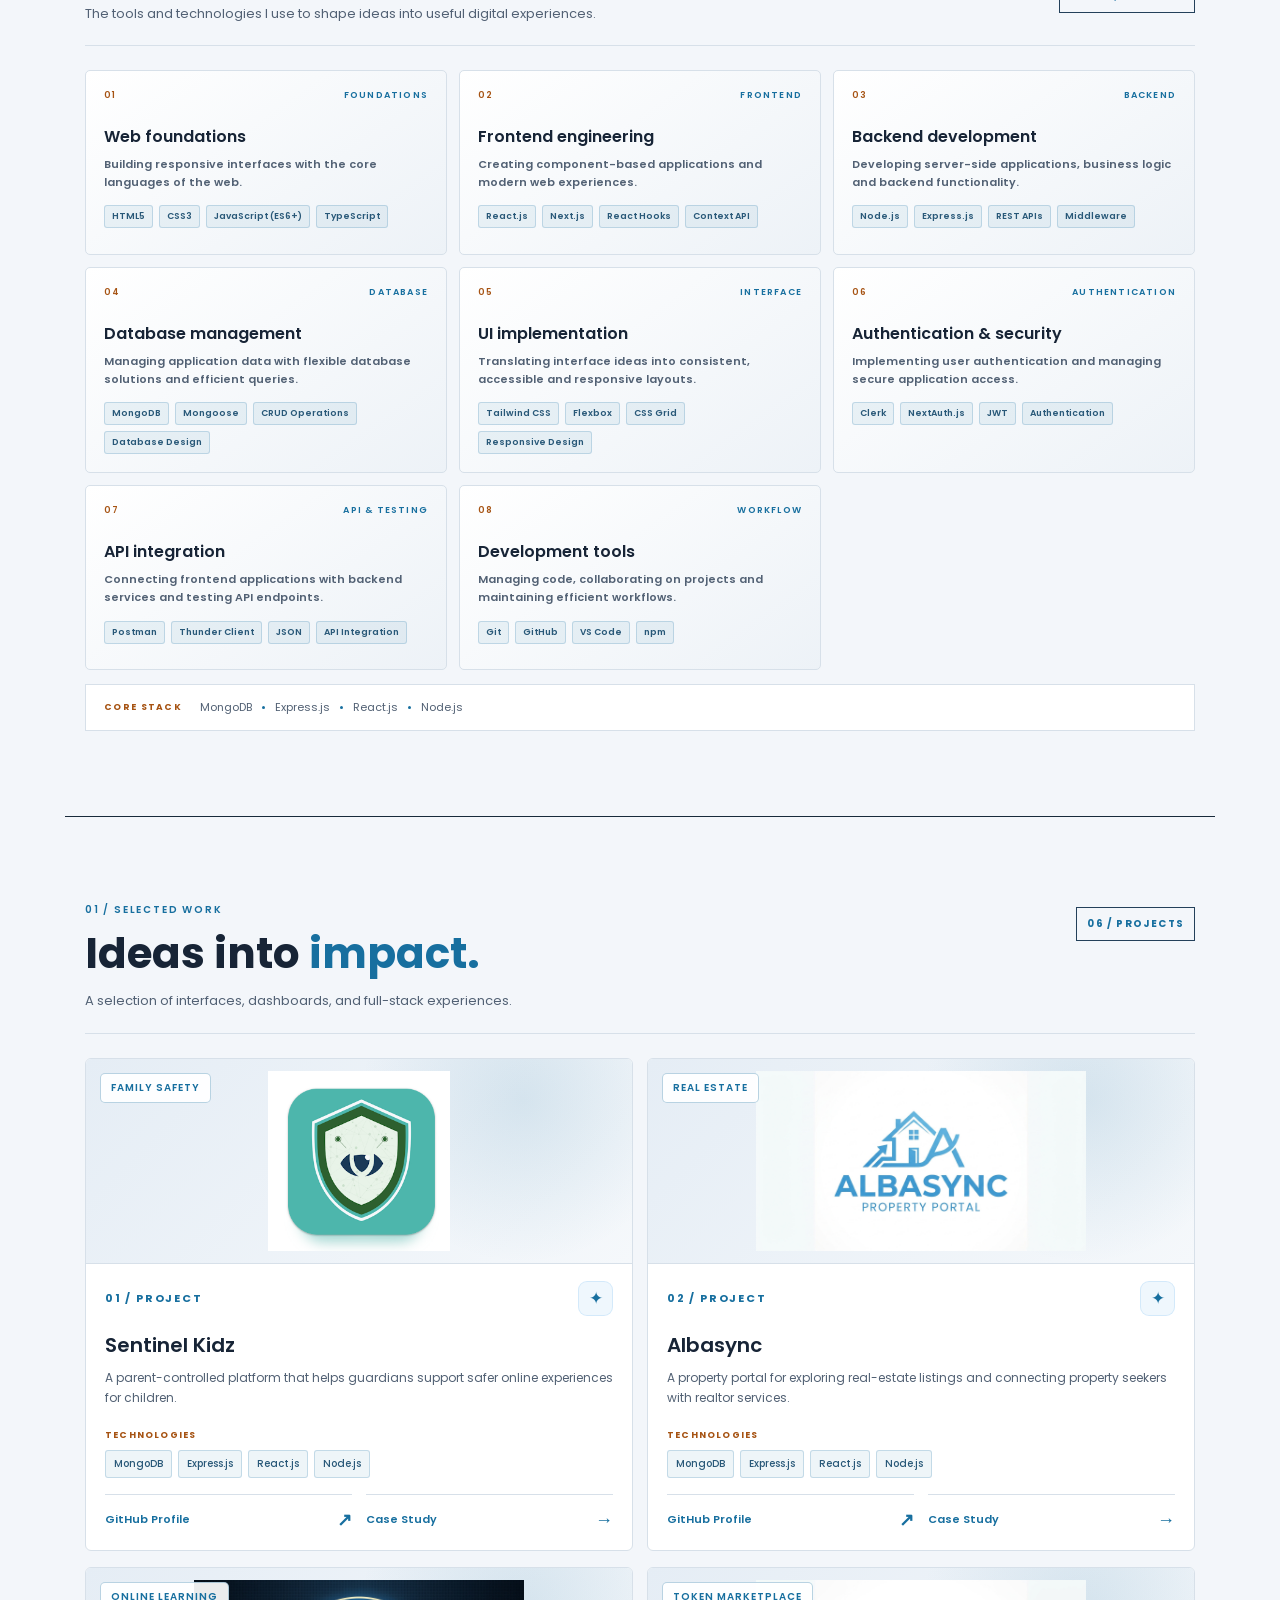
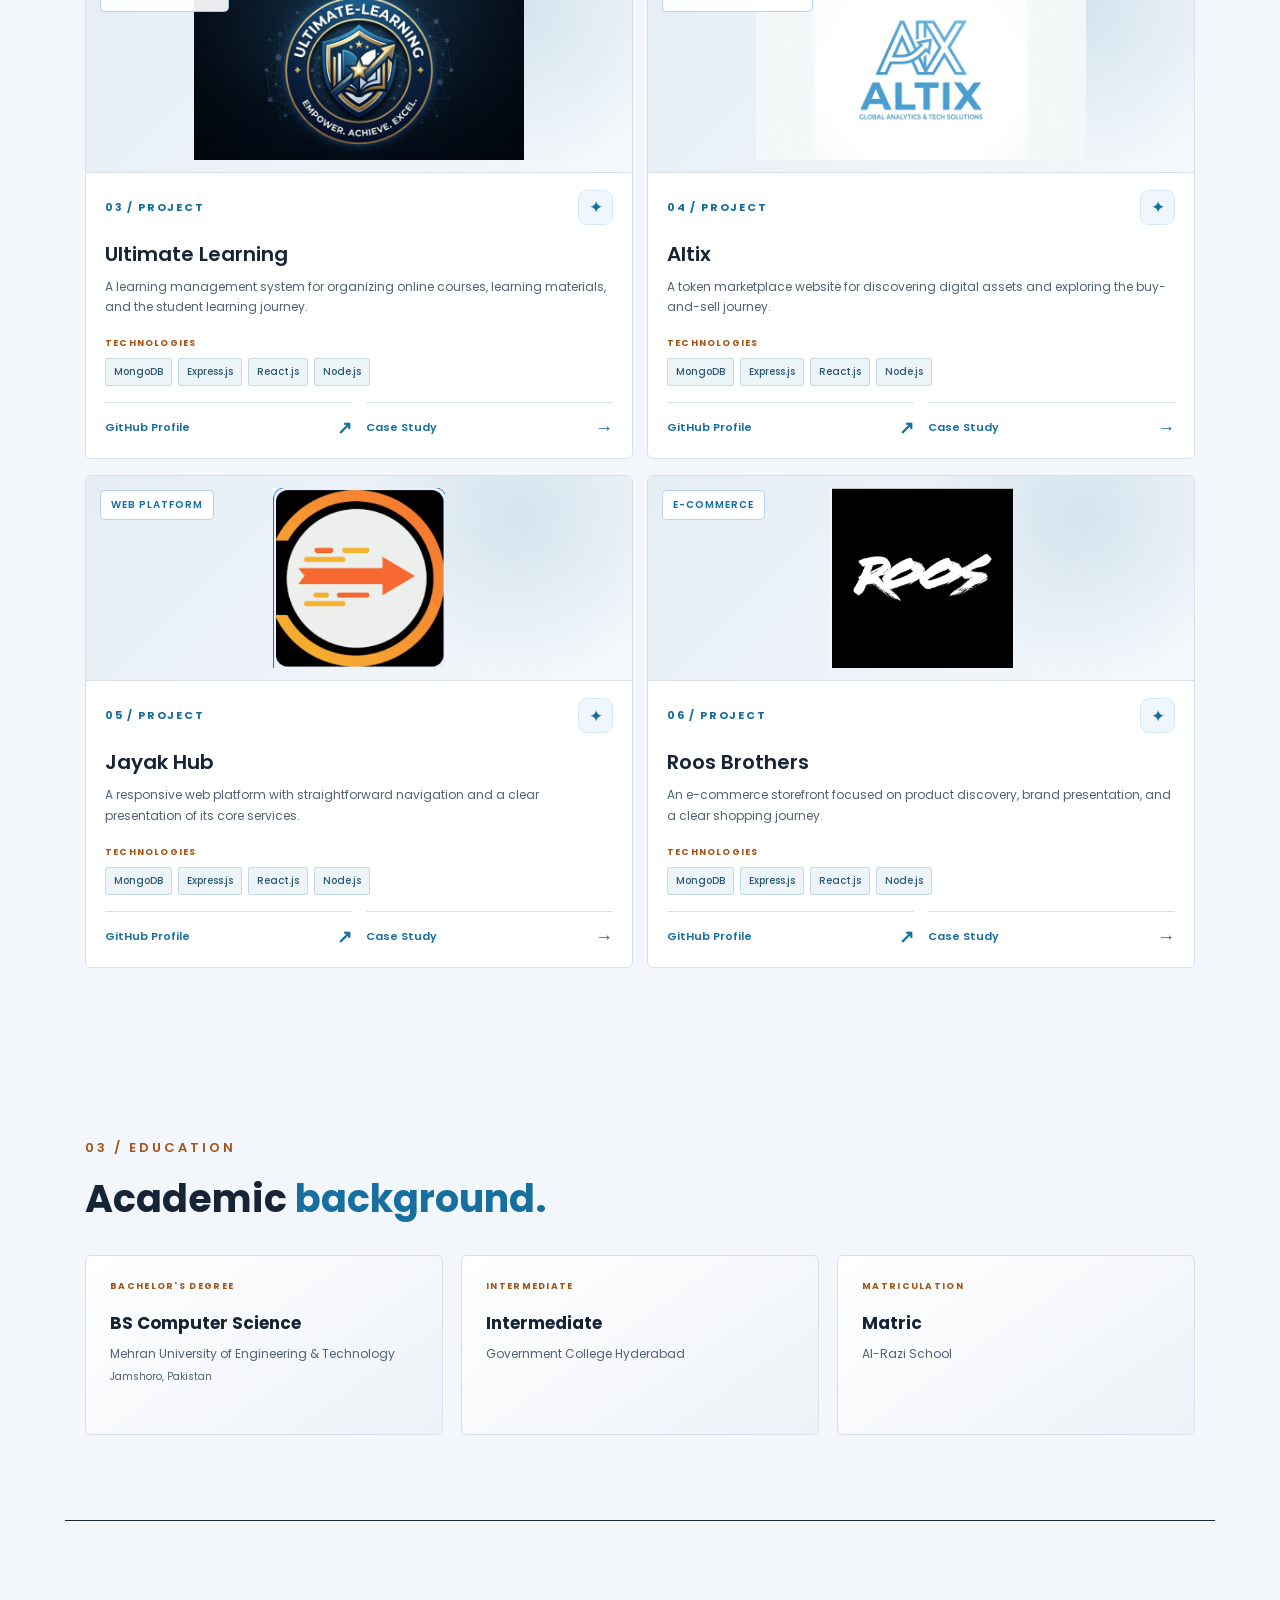
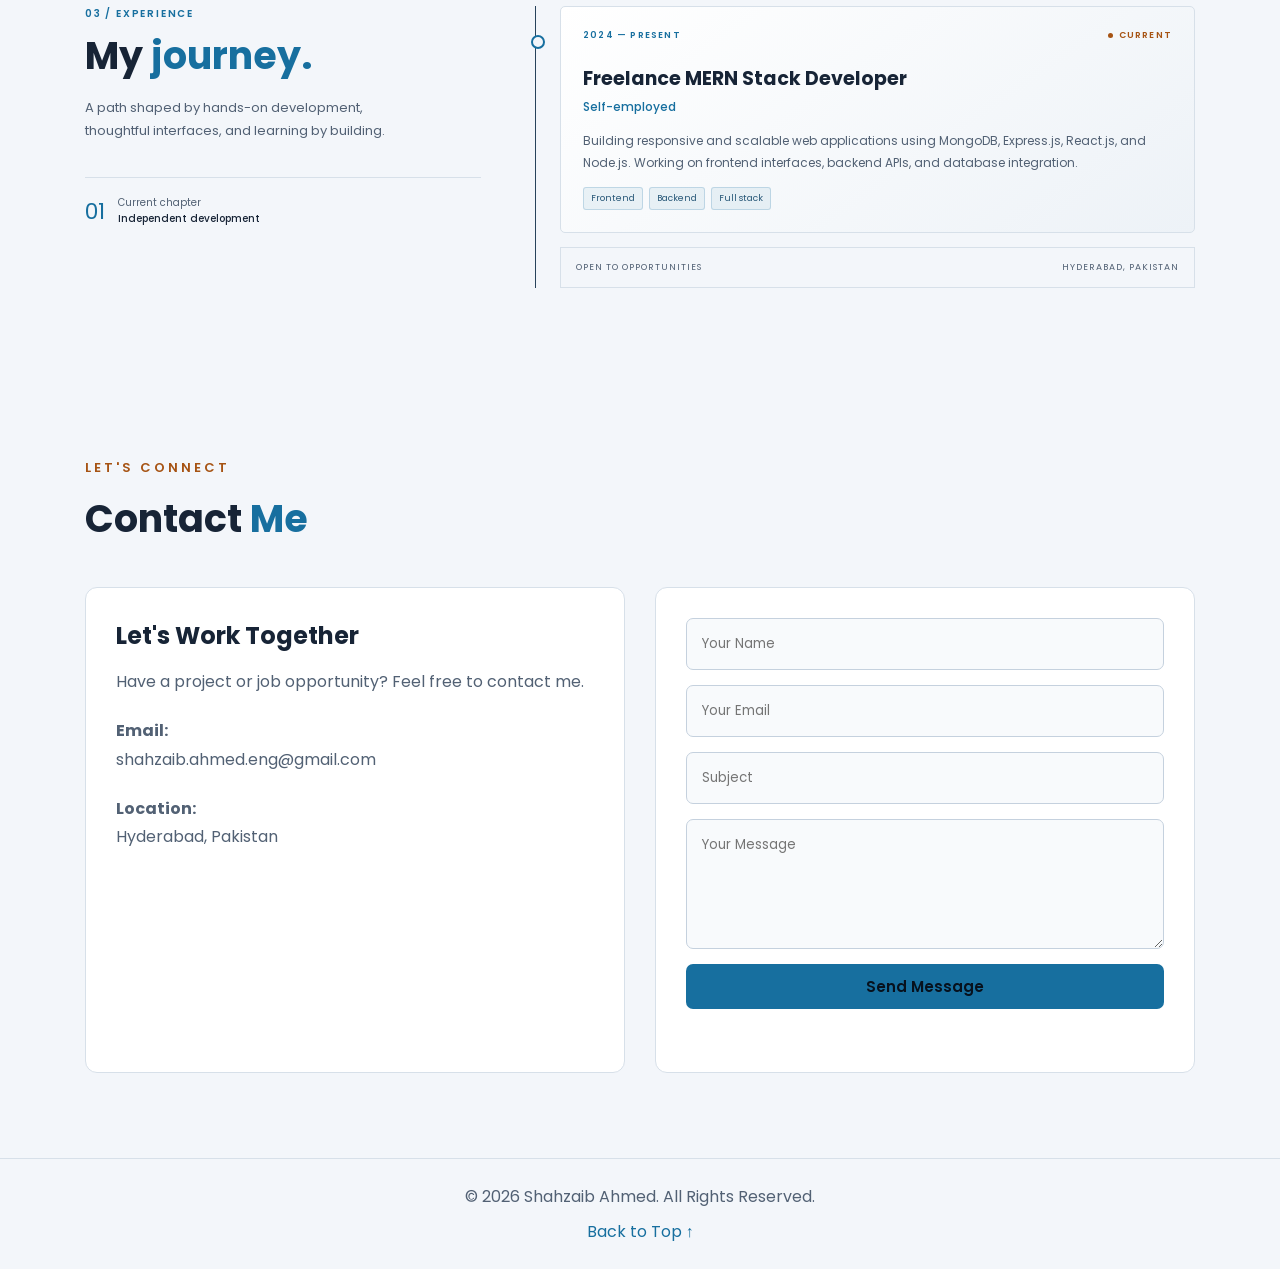
==== commit 0d052cba: "Update portfolio projects and resume section" ====
--- a/index.html
+++ b/index.html
@@ -25,12 +25,13 @@
                 <li><a href="#about">About</a></li>
                 <li><a href="#skills">Skills</a></li>
                 <li><a href="#projects">Projects</a></li>
+                <li><a href="#education">Education</a></li>
                 <li><a href="#experience">Experience</a></li>
                 <li><a href="#contact">Contact</a></li>
             </ul>
 
-            <a href="assets/Shahzaib-Ahmed-Resume.docx"
-               class="nav-btn" download>
+            <a href="assets/Shahzaib_Ahmed_MERN_Stack_Developer_Resume%20(1).docx"
+               class="nav-btn" download="Shahzaib-Ahmed-Resume.docx">
                 Download CV
             </a>
 
@@ -132,8 +133,8 @@
                     development skills.
                 </p>
 
-                <a href="assets/Shahzaib-Ahmed-Resume.docx"
-                   class="btn primary" download>
+                <a href="assets/Shahzaib_Ahmed_MERN_Stack_Developer_Resume%20(1).docx"
+                   class="btn primary" download="Shahzaib-Ahmed-Resume.docx">
                     Download Resume
                 </a>
 
@@ -313,304 +314,199 @@
                 A selection of interfaces, dashboards, and full-stack experiences.
             </p>
         </div>
-        <span class="projects-count">08 / PROJECTS</span>
+        <span class="projects-count">06 / PROJECTS</span>
     </div>
 
     <div class="projects-grid">
-
-        <!-- 01 FEATURED PROJECT -->
-        <article class="project-card project-card-featured">
-
-            <div class="project-featured-content">
+        <article class="project-card">
+            <div class="project-image">
+                <img src="assets/projects/2.PNG" alt="Sentinel Kidz project">
+                <span class="image-overlay-label">FAMILY SAFETY</span>
+            </div>
+            <div class="project-card-content">
                 <div class="project-top">
                     <span class="project-number">01 / PROJECT</span>
-                    <span class="project-icon">✦</span>
-                </div>
-
+                    <span class="project-icon" aria-hidden="true">✦</span>
+                </div>
                 <h3>Sentinel Kidz</h3>
-
-                <p>
-                    A parent-controlled website designed to give guardians a clear, approachable way to support safer online experiences for children.
-                </p>
-
-                <div class="project-tags">
-                    <span>Parental controls</span>
-                    <span>Family safety</span>
-                    <span>Child-focused</span>
-                </div>
-
-                <a href="project.html?project=sentinel-kidz"
-                   class="project-link">
-                    <span>View Project Details</span>
-                    <span>↗</span>
-                </a>
-            </div>
-
-            <div class="project-image featured-image">
-                 <img src="assets/projects/2.PNG"
-                     alt="Sentinel Kidz logo">
-                 <span class="image-overlay-label">PARENTAL CONTROL</span>
-            </div>
-
-        </article>
-
-
-        <!-- 02 JAYAK HUB -->
+                <p>A parent-controlled platform that helps guardians support safer online experiences for children.</p>
+                <span class="project-tech-label">TECHNOLOGIES</span>
+                <div class="project-tags" aria-label="Technologies used: MongoDB, Express.js, React.js, Node.js">
+                    <span>MongoDB</span><span>Express.js</span><span>React.js</span><span>Node.js</span>
+                </div>
+                <div class="project-actions">
+                    <a href="https://github.com/s69073584-oss?tab=repositories" class="project-link" target="_blank" rel="noopener noreferrer">
+                        <span>GitHub Profile</span><span aria-hidden="true">↗</span>
+                    </a>
+                    <a href="project.html?project=sentinel-kidz" class="project-link">
+                        <span>Case Study</span><span aria-hidden="true">→</span>
+                    </a>
+                </div>
+            </div>
+        </article>
+
         <article class="project-card">
-
             <div class="project-image">
-                 <img src="assets/projects/3.PNG"
-                     alt="Jayak Hub logo">
-                 <span class="image-overlay-label">02 / WEB PLATFORM</span>
-            </div>
-
+                <img src="assets/projects/Albasync.jpg" alt="Albasync project">
+                <span class="image-overlay-label">REAL ESTATE</span>
+            </div>
             <div class="project-card-content">
                 <div class="project-top">
                     <span class="project-number">02 / PROJECT</span>
-                    <span class="project-icon">✦</span>
-                </div>
-
-                <h3>Jayak Hub</h3>
-
-                <p>
-                    A responsive web experience with a clear interface, straightforward navigation, and room to showcase the platform's core services.
-                </p>
-
-                <div class="project-tags">
-                    <span>Web platform</span>
-                    <span>Responsive UI</span>
-                    <span>Web design</span>
-                </div>
-
-                <a href="project.html?project=jayak-hub"
-                   class="project-link">
-                    <span>View Project Details</span>
-                    <span>↗</span>
-                </a>
-            </div>
-
-        </article>
-
-
-        <!-- 03 ROOS BROTHERS -->
+                    <span class="project-icon" aria-hidden="true">✦</span>
+                </div>
+                <h3>Albasync</h3>
+                <p>A property portal for exploring real-estate listings and connecting property seekers with realtor services.</p>
+                <span class="project-tech-label">TECHNOLOGIES</span>
+                <div class="project-tags" aria-label="Technologies used: MongoDB, Express.js, React.js, Node.js">
+                    <span>MongoDB</span><span>Express.js</span><span>React.js</span><span>Node.js</span>
+                </div>
+                <div class="project-actions">
+                    <a href="https://github.com/s69073584-oss?tab=repositories" class="project-link" target="_blank" rel="noopener noreferrer">
+                        <span>GitHub Profile</span><span aria-hidden="true">↗</span>
+                    </a>
+                    <a href="project.html?project=albasync" class="project-link">
+                        <span>Case Study</span><span aria-hidden="true">→</span>
+                    </a>
+                </div>
+            </div>
+        </article>
+
         <article class="project-card">
-
             <div class="project-image">
-                 <img src="assets/projects/4.PNG"
-                     alt="Roos Brothers logo">
-                 <span class="image-overlay-label">03 / E-COMMERCE</span>
-            </div>
-
+                <img src="assets/projects/Ultimate-Learning.jpg" alt="Ultimate Learning project">
+                <span class="image-overlay-label">ONLINE LEARNING</span>
+            </div>
             <div class="project-card-content">
                 <div class="project-top">
                     <span class="project-number">03 / PROJECT</span>
-                    <span class="project-icon">✦</span>
-                </div>
-
-                <h3>Roos Brothers</h3>
-
-                <p>
-                    An e-commerce storefront focused on product discovery, a strong brand presentation, and a clear path from browsing to purchase.
-                </p>
-
-                <div class="project-tags">
-                    <span>E-commerce</span>
-                    <span>Product catalog</span>
-                    <span>Shopping flow</span>
-                </div>
-
-                <a href="project.html?project=roos-brothers"
-                   class="project-link">
-                    <span>View Project Details</span>
-                    <span>↗</span>
-                </a>
-            </div>
-
-        </article>
-
-
-        <!-- 04 ALBASYNC -->
+                    <span class="project-icon" aria-hidden="true">✦</span>
+                </div>
+                <h3>Ultimate Learning</h3>
+                <p>A learning management system for organizing online courses, learning materials, and the student learning journey.</p>
+                <span class="project-tech-label">TECHNOLOGIES</span>
+                <div class="project-tags" aria-label="Technologies used: MongoDB, Express.js, React.js, Node.js">
+                    <span>MongoDB</span><span>Express.js</span><span>React.js</span><span>Node.js</span>
+                </div>
+                <div class="project-actions">
+                    <a href="https://github.com/s69073584-oss?tab=repositories" class="project-link" target="_blank" rel="noopener noreferrer">
+                        <span>GitHub Profile</span><span aria-hidden="true">↗</span>
+                    </a>
+                    <a href="project.html?project=ultimate-learning" class="project-link">
+                        <span>Case Study</span><span aria-hidden="true">→</span>
+                    </a>
+                </div>
+            </div>
+        </article>
+
         <article class="project-card">
-
             <div class="project-image">
-                <img src="assets/projects/Albasync.jpg"
-                     alt="Albasync Property Portal logo">
-                 <span class="image-overlay-label">04 / REAL ESTATE</span>
-            </div>
-
+                <img src="assets/projects/Altix.jpg" alt="Altix project">
+                <span class="image-overlay-label">TOKEN MARKETPLACE</span>
+            </div>
             <div class="project-card-content">
                 <div class="project-top">
                     <span class="project-number">04 / PROJECT</span>
-                    <span class="project-icon">✦</span>
-                </div>
-
-                <h3>Albasync</h3>
-
-                <p>
-                    A property portal for exploring real-estate listings and connecting property seekers with realtor services.
-                </p>
-
-                <div class="project-tags">
-                    <span>Property listings</span>
-                    <span>Real estate</span>
-                    <span>Realtor portal</span>
-                </div>
-
-                <a href="project.html?project=albasync" class="project-link">
-                    <span>View Project Details</span>
-                    <span>↗</span>
-                </a>
-            </div>
-
-        </article>
-
-
-        <!-- 05 ULTIMATE LEARNING -->
+                    <span class="project-icon" aria-hidden="true">✦</span>
+                </div>
+                <h3>Altix</h3>
+                <p>A token marketplace website for discovering digital assets and exploring the buy-and-sell journey.</p>
+                <span class="project-tech-label">TECHNOLOGIES</span>
+                <div class="project-tags" aria-label="Technologies used: MongoDB, Express.js, React.js, Node.js">
+                    <span>MongoDB</span><span>Express.js</span><span>React.js</span><span>Node.js</span>
+                </div>
+                <div class="project-actions">
+                    <a href="https://github.com/s69073584-oss?tab=repositories" class="project-link" target="_blank" rel="noopener noreferrer">
+                        <span>GitHub Profile</span><span aria-hidden="true">↗</span>
+                    </a>
+                    <a href="project.html?project=altix" class="project-link">
+                        <span>Case Study</span><span aria-hidden="true">→</span>
+                    </a>
+                </div>
+            </div>
+        </article>
+
         <article class="project-card">
-
             <div class="project-image">
-                <img src="assets/projects/Ultimate-Learning.jpg"
-                     alt="Ultimate Learning logo">
-                 <span class="image-overlay-label">05 / LEARNING LMS</span>
-            </div>
-
+                <img src="assets/projects/3.PNG" alt="Jayak Hub project">
+                <span class="image-overlay-label">WEB PLATFORM</span>
+            </div>
             <div class="project-card-content">
                 <div class="project-top">
                     <span class="project-number">05 / PROJECT</span>
-                    <span class="project-icon">✦</span>
-                </div>
-
-                <h3>Ultimate Learning</h3>
-
-                <p>
-                    A learning management system for organizing online courses, learning material, and the student learning journey.
-                </p>
-
-                <div class="project-tags">
-                    <span>Learning management</span>
-                    <span>Online courses</span>
-                    <span>E-learning</span>
-                </div>
-
-                <a href="project.html?project=ultimate-learning" class="project-link">
-                    <span>View Project Details</span>
-                    <span>↗</span>
-                </a>
-            </div>
-
-        </article>
-
-
-        <!-- 06 ALTIX -->
+                    <span class="project-icon" aria-hidden="true">✦</span>
+                </div>
+                <h3>Jayak Hub</h3>
+                <p>A responsive web platform with straightforward navigation and a clear presentation of its core services.</p>
+                <span class="project-tech-label">TECHNOLOGIES</span>
+                <div class="project-tags" aria-label="Technologies used: MongoDB, Express.js, React.js, Node.js">
+                    <span>MongoDB</span><span>Express.js</span><span>React.js</span><span>Node.js</span>
+                </div>
+                <div class="project-actions">
+                    <a href="https://github.com/s69073584-oss?tab=repositories" class="project-link" target="_blank" rel="noopener noreferrer">
+                        <span>GitHub Profile</span><span aria-hidden="true">↗</span>
+                    </a>
+                    <a href="project.html?project=jayak-hub" class="project-link">
+                        <span>Case Study</span><span aria-hidden="true">→</span>
+                    </a>
+                </div>
+            </div>
+        </article>
+
         <article class="project-card">
-
             <div class="project-image">
-                <img src="assets/projects/Altix.jpg"
-                     alt="Altix logo">
-                 <span class="image-overlay-label">06 / TOKEN MARKETPLACE</span>
-            </div>
-
+                <img src="assets/projects/4.PNG" alt="Roos Brothers project">
+                <span class="image-overlay-label">E-COMMERCE</span>
+            </div>
             <div class="project-card-content">
                 <div class="project-top">
                     <span class="project-number">06 / PROJECT</span>
-                    <span class="project-icon">✦</span>
-                </div>
-
-                <h3>Altix</h3>
-
-                <p>
-                    A token marketplace website for discovering tokens and following the buy-and-sell journey through a focused interface.
-                </p>
-
-                <div class="project-tags">
-                    <span>Token marketplace</span>
-                    <span>Buy & sell</span>
-                    <span>Digital assets</span>
-                </div>
-
-                <a href="project.html?project=altix" class="project-link">
-                    <span>View Project Details</span>
-                    <span>↗</span>
-                </a>
-            </div>
-
-        </article>
-
-
-        <!-- 07 GULF SOUTH -->
-        <article class="project-card">
-
-            <div class="project-image">
-                <img src="assets/projects/C1.PNG"
-                     alt="Gulf South logo">
-                 <span class="image-overlay-label">07 / WEBSITE</span>
-            </div>
-
-            <div class="project-card-content">
-                <div class="project-top">
-                    <span class="project-number">07 / PROJECT</span>
-                    <span class="project-icon">✦</span>
-                </div>
-
-                <h3>Gulf South</h3>
-
-                <p>
-                    A business website shaped around a strong Gulf South identity, clear information, and a responsive browsing experience.
-                </p>
-
-                <div class="project-tags">
-                    <span>Business website</span>
-                    <span>Brand experience</span>
-                    <span>Responsive UI</span>
-                </div>
-
-                <a href="project.html?project=gulf-south" class="project-link">
-                    <span>View Project Details</span>
-                    <span>↗</span>
-                </a>
-            </div>
-
-        </article>
-
-
-        <!-- 08 GULF SOUTH SAUNAS -->
-        <article class="project-card">
-
-            <div class="project-image">
-                <img src="assets/projects/C2.PNG"
-                     alt="Gulf South Saunas logo">
-                 <span class="image-overlay-label">08 / LUXURY LIVING</span>
-            </div>
-
-            <div class="project-card-content">
-                <div class="project-top">
-                    <span class="project-number">08 / PROJECT</span>
-                    <span class="project-icon">✦</span>
-                </div>
-
-                <h3>Gulf South Saunas</h3>
-
-                <p>
-                    A luxury sauna and furniture website presenting premium products with clear details and an elevated browsing experience.
-                </p>
-
-                <div class="project-tags">
-                    <span>Saunas</span>
-                    <span>Luxury furniture</span>
-                    <span>Product showcase</span>
-                </div>
-
-                <a href="project.html?project=gulf-south-saunas" class="project-link">
-                    <span>View Project Details</span>
-                    <span>↗</span>
-                </a>
-            </div>
-
-        </article>
-
+                    <span class="project-icon" aria-hidden="true">✦</span>
+                </div>
+                <h3>Roos Brothers</h3>
+                <p>An e-commerce storefront focused on product discovery, brand presentation, and a clear shopping journey.</p>
+                <span class="project-tech-label">TECHNOLOGIES</span>
+                <div class="project-tags" aria-label="Technologies used: MongoDB, Express.js, React.js, Node.js">
+                    <span>MongoDB</span><span>Express.js</span><span>React.js</span><span>Node.js</span>
+                </div>
+                <div class="project-actions">
+                    <a href="https://github.com/s69073584-oss?tab=repositories" class="project-link" target="_blank" rel="noopener noreferrer">
+                        <span>GitHub Profile</span><span aria-hidden="true">↗</span>
+                    </a>
+                    <a href="project.html?project=roos-brothers" class="project-link">
+                        <span>Case Study</span><span aria-hidden="true">→</span>
+                    </a>
+                </div>
+            </div>
+        </article>
     </div>
 </section>
 
+
+    <!-- EDUCATION SECTION -->
+    <section class="section education-section" id="education">
+        <p class="section-subtitle">03 / EDUCATION</p>
+        <h2 class="section-title">Academic <span>background.</span></h2>
+
+        <div class="education-grid">
+            <article class="education-card">
+                <span class="education-level">BACHELOR'S DEGREE</span>
+                <h3>BS Computer Science</h3>
+                <p>Mehran University of Engineering &amp; Technology</p>
+                <span class="education-location">Jamshoro, Pakistan</span>
+            </article>
+            <article class="education-card">
+                <span class="education-level">INTERMEDIATE</span>
+                <h3>Intermediate</h3>
+                <p>Government College Hyderabad</p>
+            </article>
+            <article class="education-card">
+                <span class="education-level">MATRICULATION</span>
+                <h3>Matric</h3>
+                <p>Al-Razi School</p>
+            </article>
+        </div>
+    </section>
 
 
     <!-- EXPERIENCE SECTION -->
--- a/style.css
+++ b/style.css
@@ -1585,3 +1585,118 @@
         transition: none;
     }
 }
+
+.project-card-content {
+    gap: 0;
+}
+
+.project-tech-label {
+    margin-top: 8px;
+    color: var(--secondary);
+    font-size: 9px;
+    font-weight: 700;
+    letter-spacing: 1.2px;
+}
+
+.project-card-content .project-tags {
+    margin: 8px 0 16px;
+}
+
+.project-actions {
+    display: grid;
+    grid-template-columns: repeat(2, minmax(0, 1fr));
+    gap: 14px;
+    margin-top: auto;
+}
+
+.project-actions .project-link {
+    min-width: 0;
+    font-size: 11px;
+}
+
+.education-section > .section-title {
+    margin-bottom: 28px;
+}
+
+.education-grid {
+    display: grid;
+    grid-template-columns: repeat(3, minmax(0, 1fr));
+    gap: 18px;
+}
+
+.education-card {
+    min-height: 180px;
+    padding: 24px;
+    border: 1px solid #1E3045;
+    border-radius: 6px;
+    background: linear-gradient(145deg, #0A1522, #07101A);
+    transition: transform .3s ease, border-color .3s ease, box-shadow .3s ease;
+}
+
+.education-card:hover {
+    transform: translateY(-4px);
+    border-color: rgba(99, 179, 237, .65);
+    box-shadow: 0 14px 30px rgba(0, 0, 0, .2);
+}
+
+.education-level {
+    display: block;
+    margin-bottom: 18px;
+    color: var(--secondary);
+    font-size: 9px;
+    font-weight: 700;
+    letter-spacing: 1.3px;
+}
+
+.education-card h3 {
+    margin-bottom: 8px;
+    color: var(--white);
+    font-size: 17px;
+    line-height: 1.45;
+}
+
+.education-card p,
+.education-location {
+    color: var(--gray);
+    font-size: 12px;
+    line-height: 1.7;
+}
+
+.education-location {
+    display: block;
+    margin-top: 4px;
+    font-size: 10px;
+}
+
+:root[data-theme="light"] .education-card {
+    background: linear-gradient(145deg, #FFFFFF, #EDF2F7);
+    border-color: #D7E0E9;
+}
+
+@media (max-width: 900px) {
+    .education-grid {
+        grid-template-columns: repeat(2, minmax(0, 1fr));
+    }
+}
+
+@media (max-width: 650px) {
+    .education-grid {
+        grid-template-columns: minmax(0, 1fr);
+    }
+
+    .education-card {
+        min-height: 0;
+    }
+}
+
+@media (max-width: 420px) {
+    .project-actions {
+        gap: 10px;
+    }
+}
+
+@media (prefers-reduced-motion: reduce) {
+    .education-card {
+        transition: none;
+    }
+}
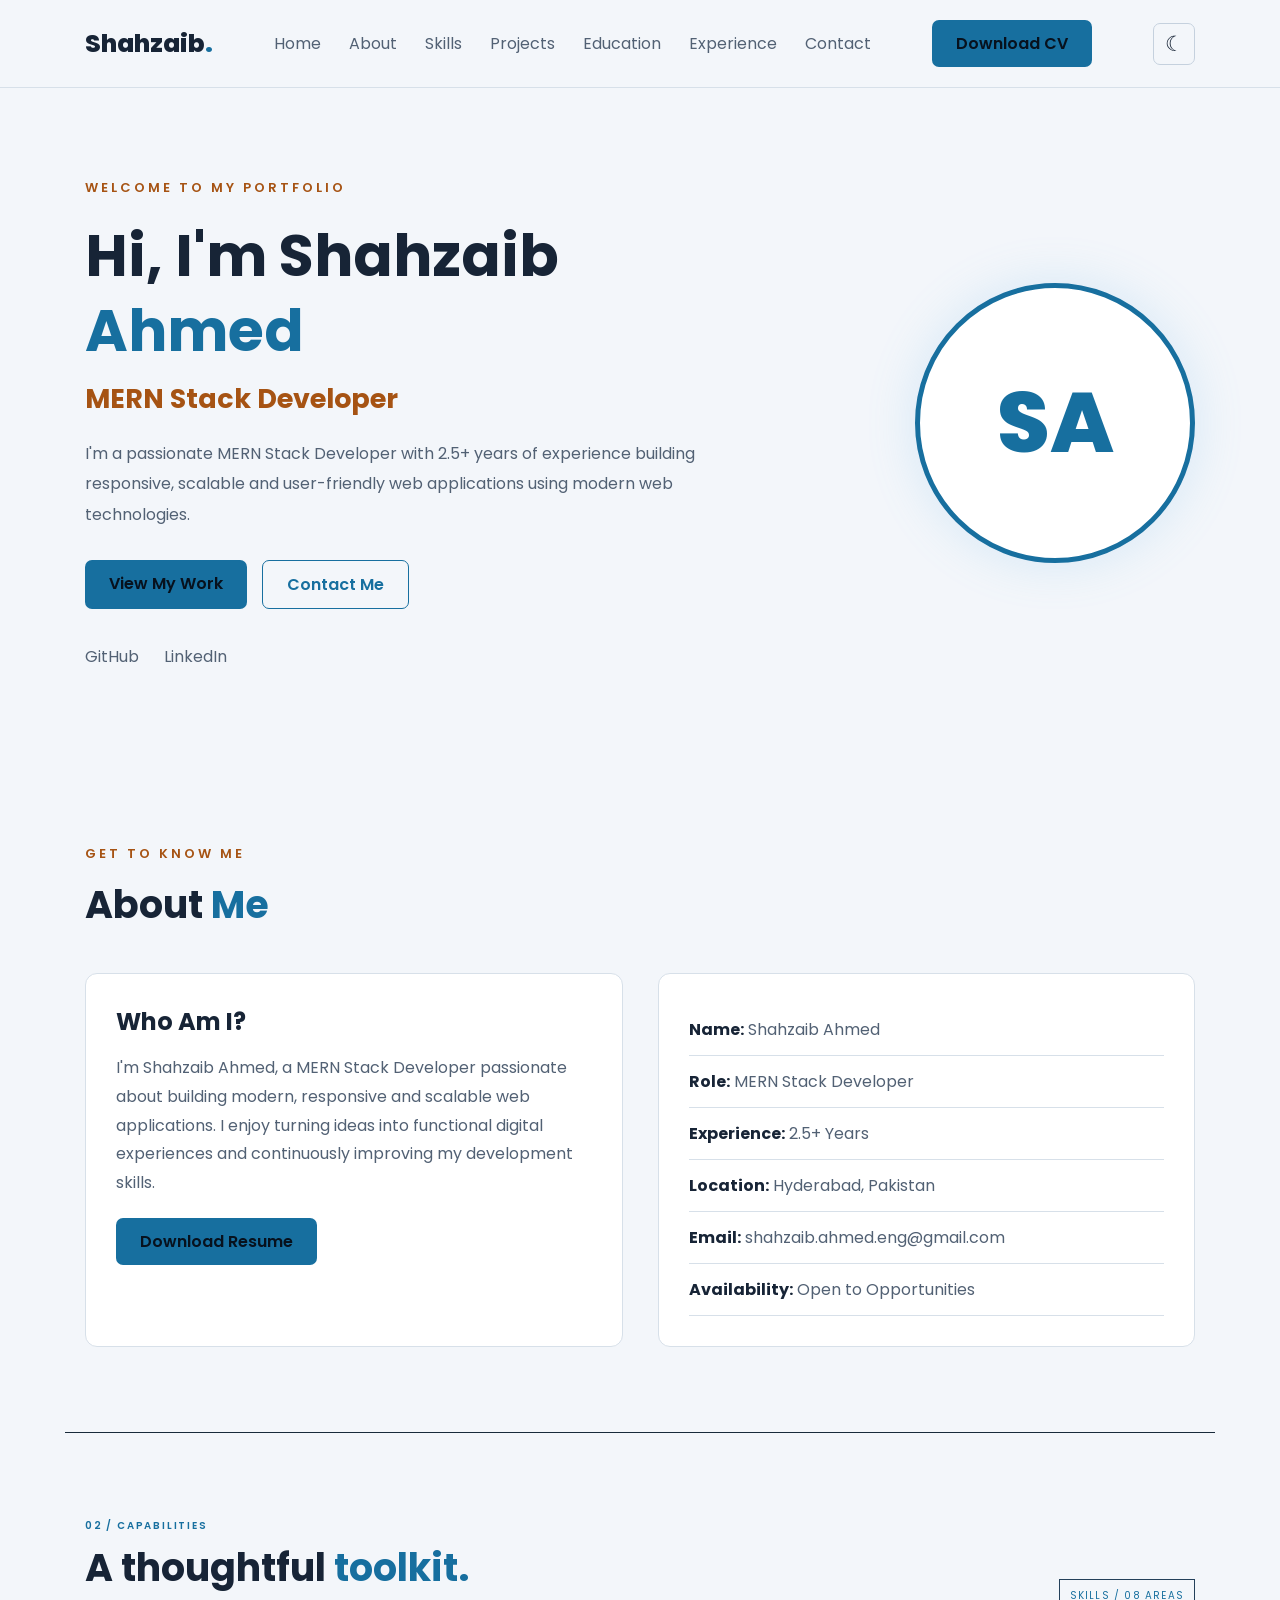
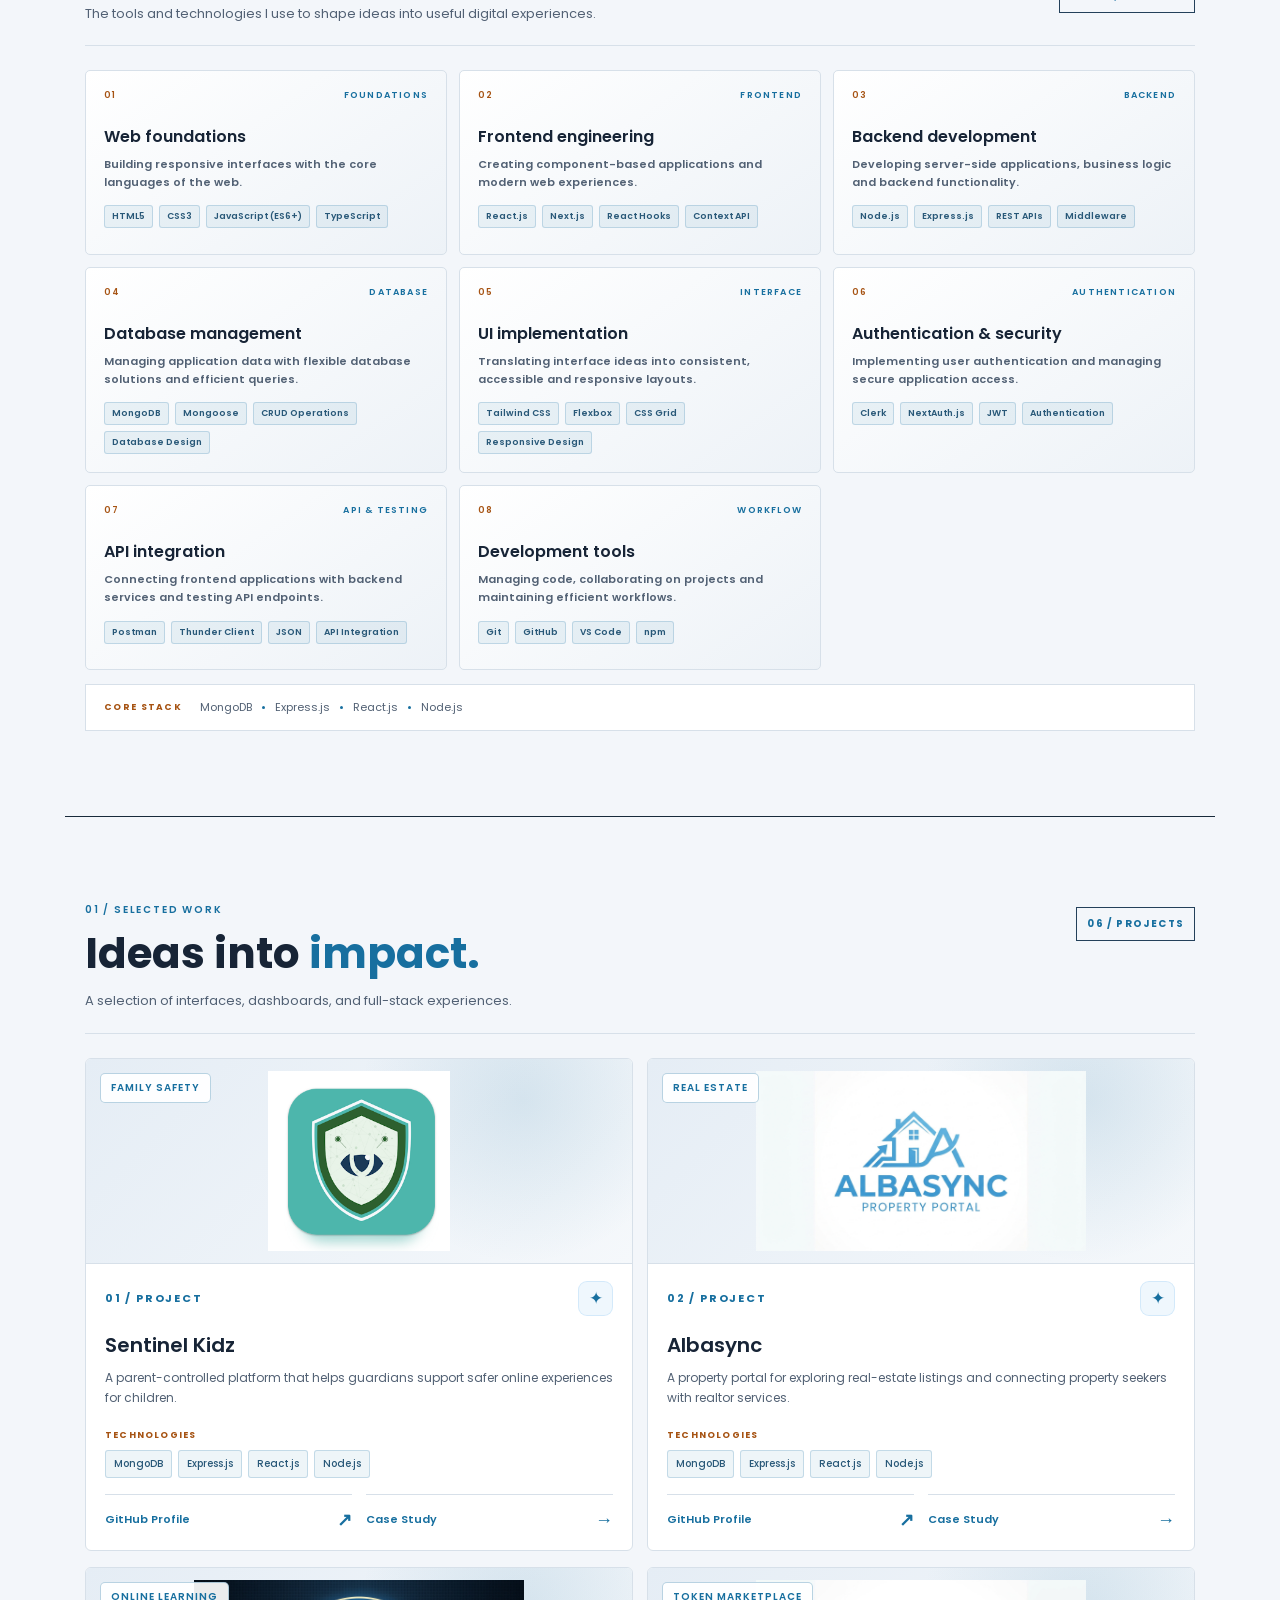
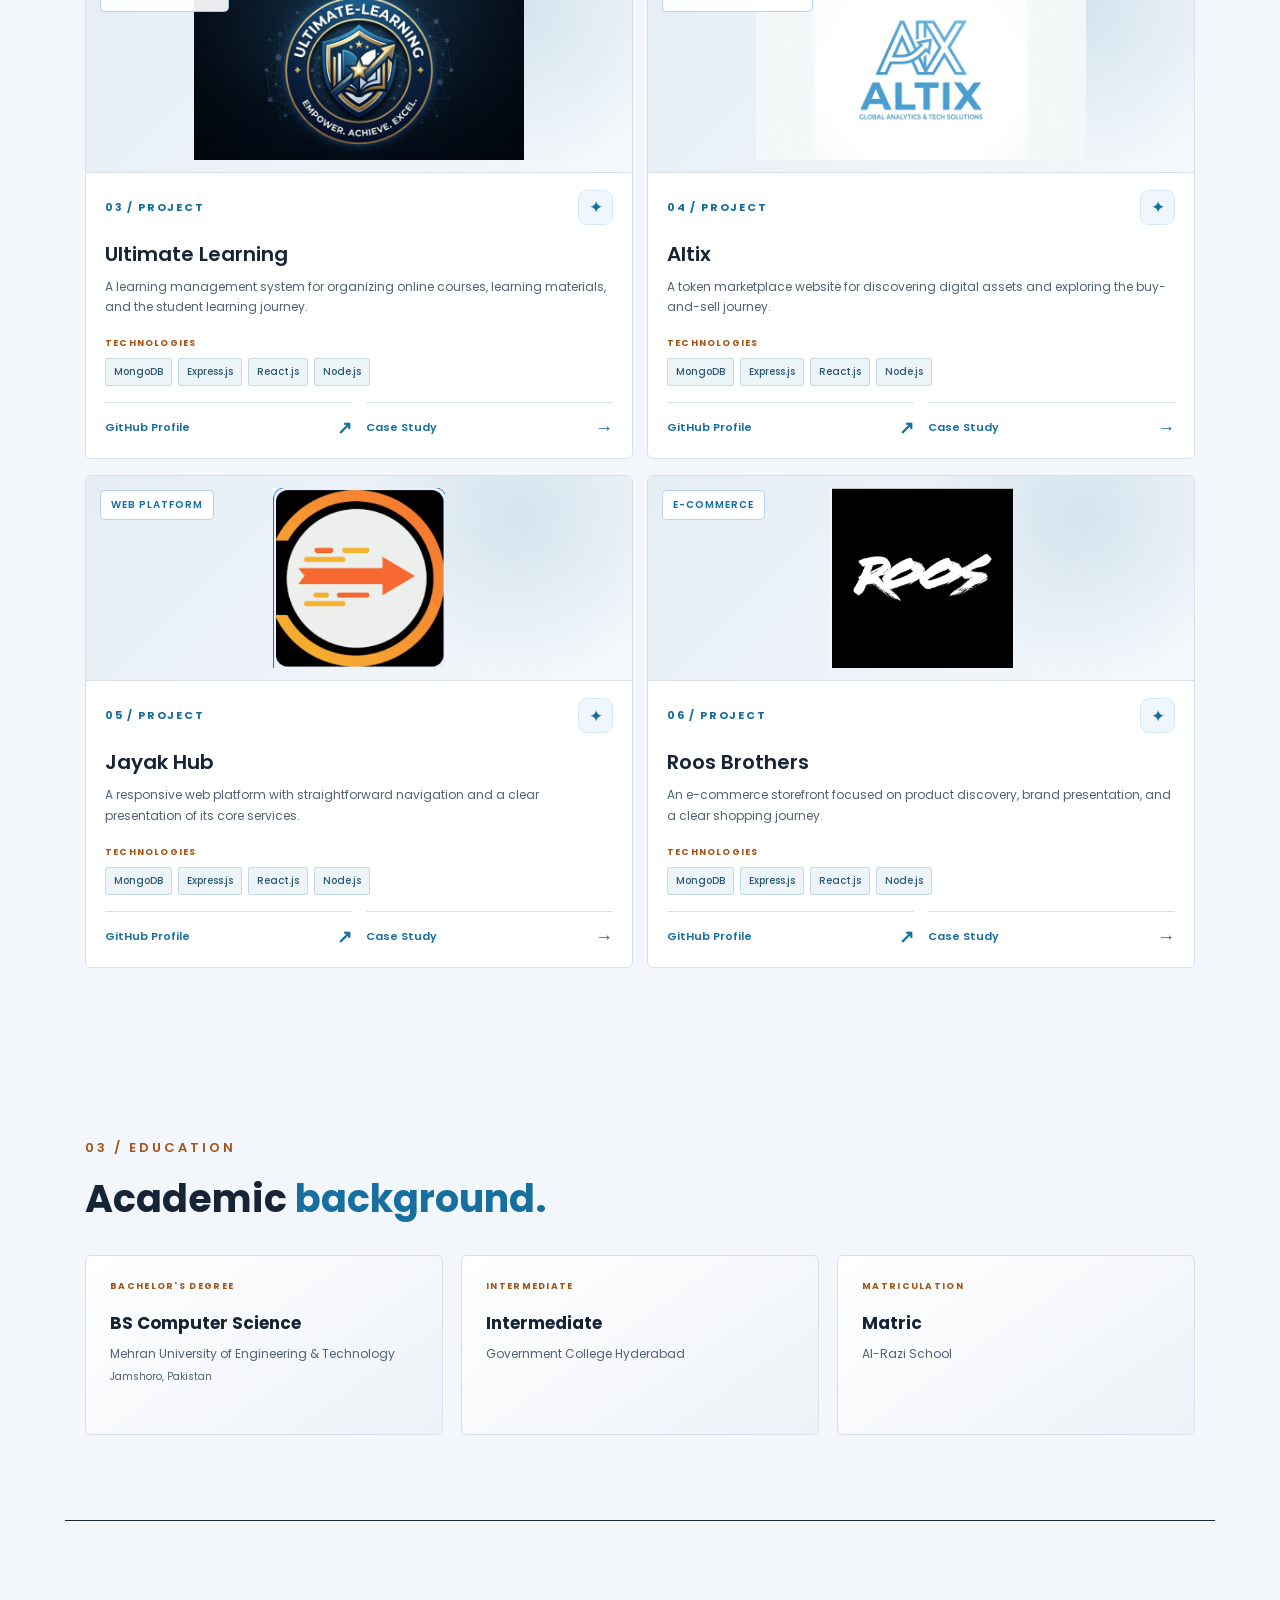
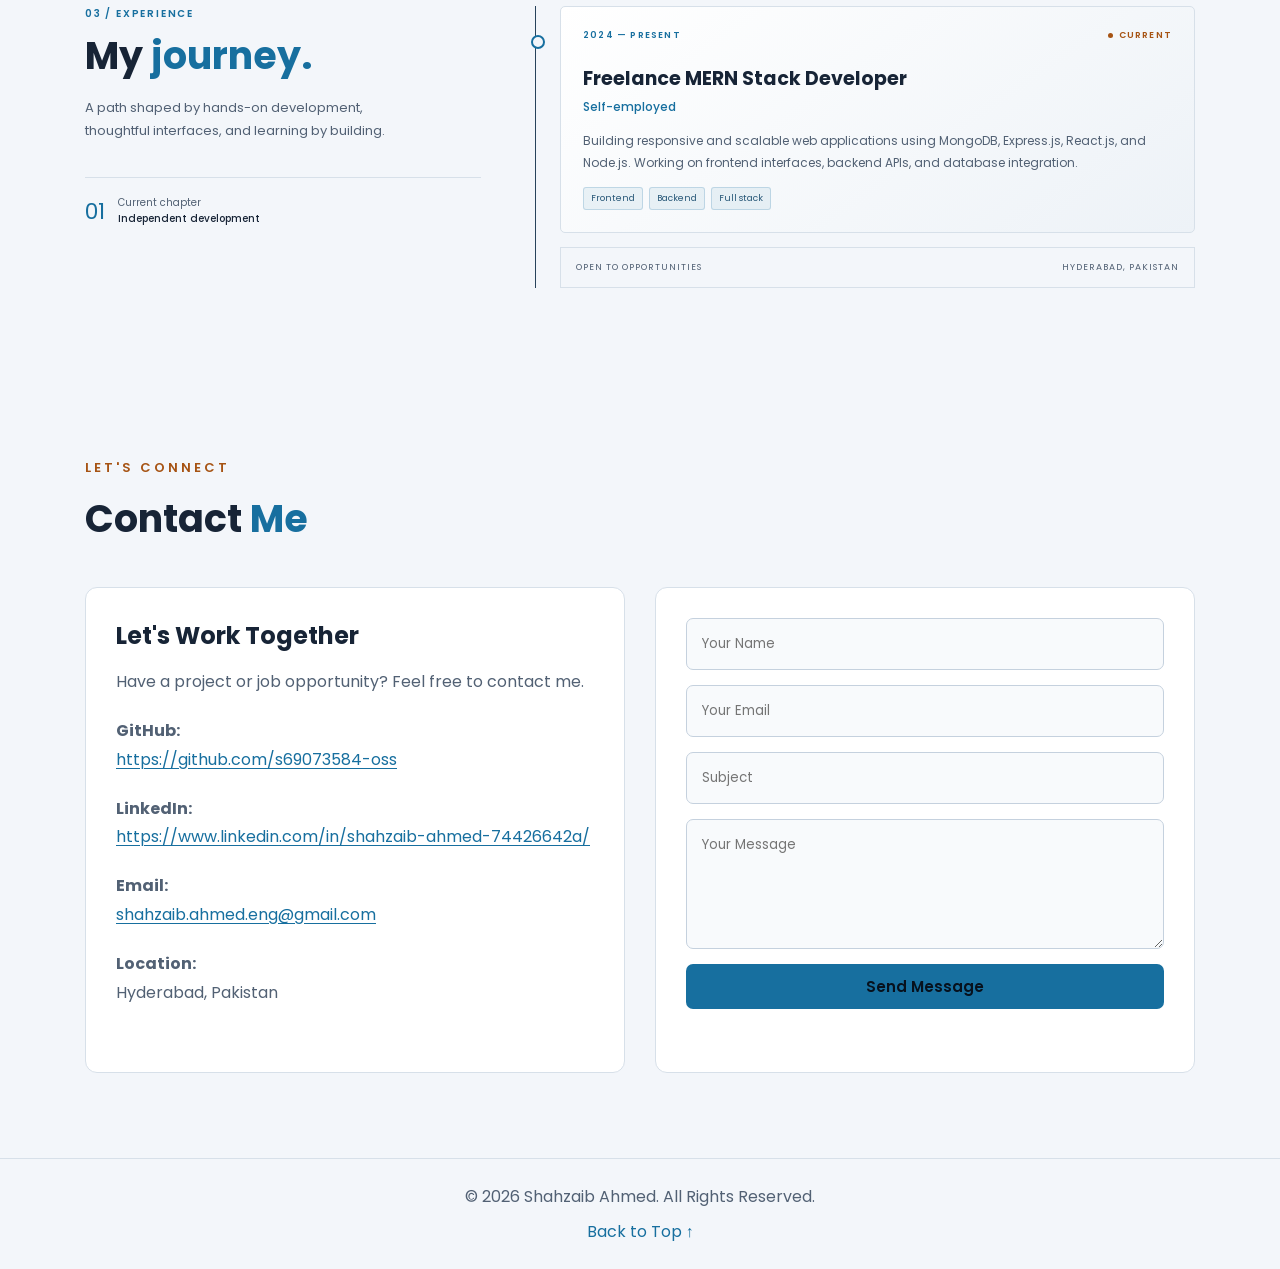
==== commit d6bcc117: "Complete contact section and responsive styling" ====
--- a/index.html
+++ b/index.html
@@ -572,8 +572,18 @@
                 </p>
 
                 <p>
+                    <strong>GitHub:</strong><br>
+                    <a href="https://github.com/s69073584-oss" target="_blank" rel="noopener noreferrer">https://github.com/s69073584-oss</a>
+                </p>
+
+                <p>
+                    <strong>LinkedIn:</strong><br>
+                    <a href="https://www.linkedin.com/in/shahzaib-ahmed-74426642a/" target="_blank" rel="noopener noreferrer">https://www.linkedin.com/in/shahzaib-ahmed-74426642a/</a>
+                </p>
+
+                <p>
                     <strong>Email:</strong><br>
-                    shahzaib.ahmed.eng@gmail.com
+                    <a href="mailto:shahzaib.ahmed.eng@gmail.com">shahzaib.ahmed.eng@gmail.com</a>
                 </p>
 
                 <p>
--- a/style.css
+++ b/style.css
@@ -255,6 +255,12 @@
     color: var(--gray);
     line-height: 1.8;
     margin-bottom: 20px;
+}
+
+.contact-info a {
+    color: var(--primary);
+    text-decoration: underline;
+    text-underline-offset: 3px;
 }
 
 .about-info div {
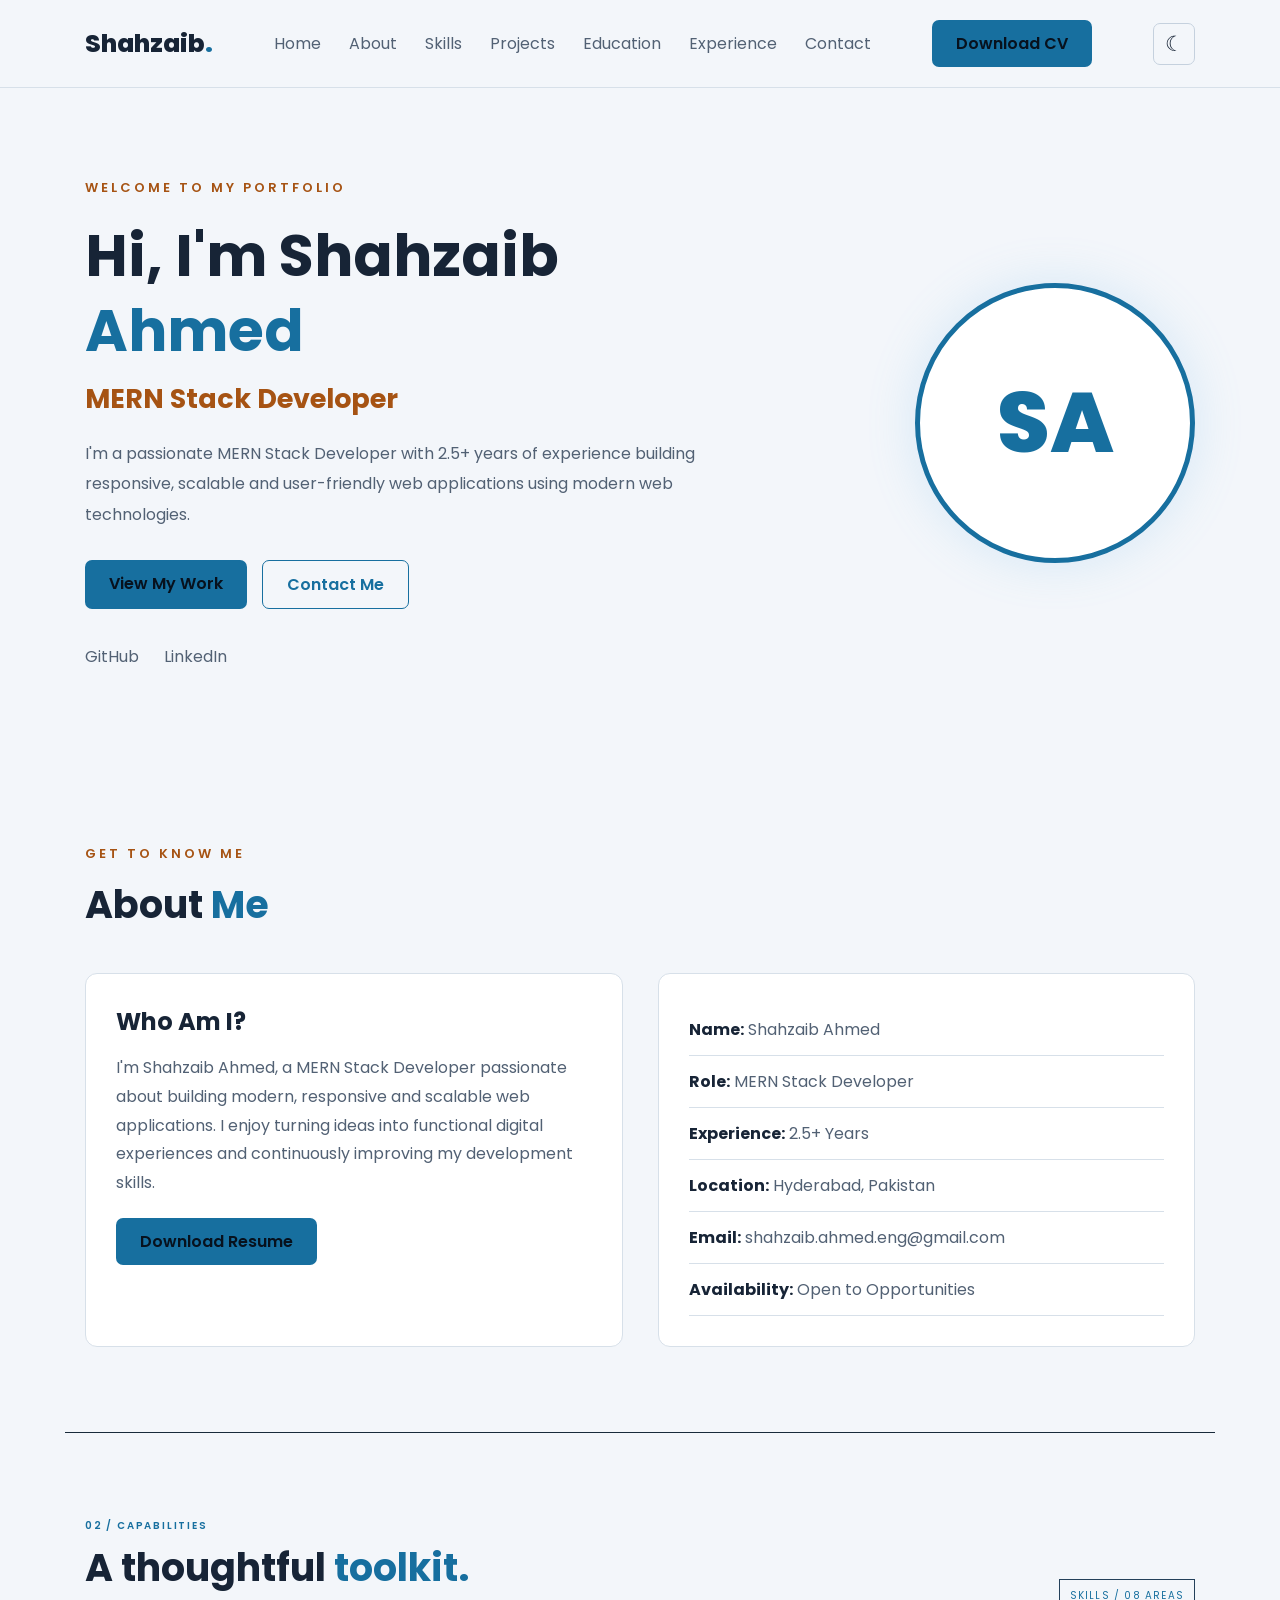
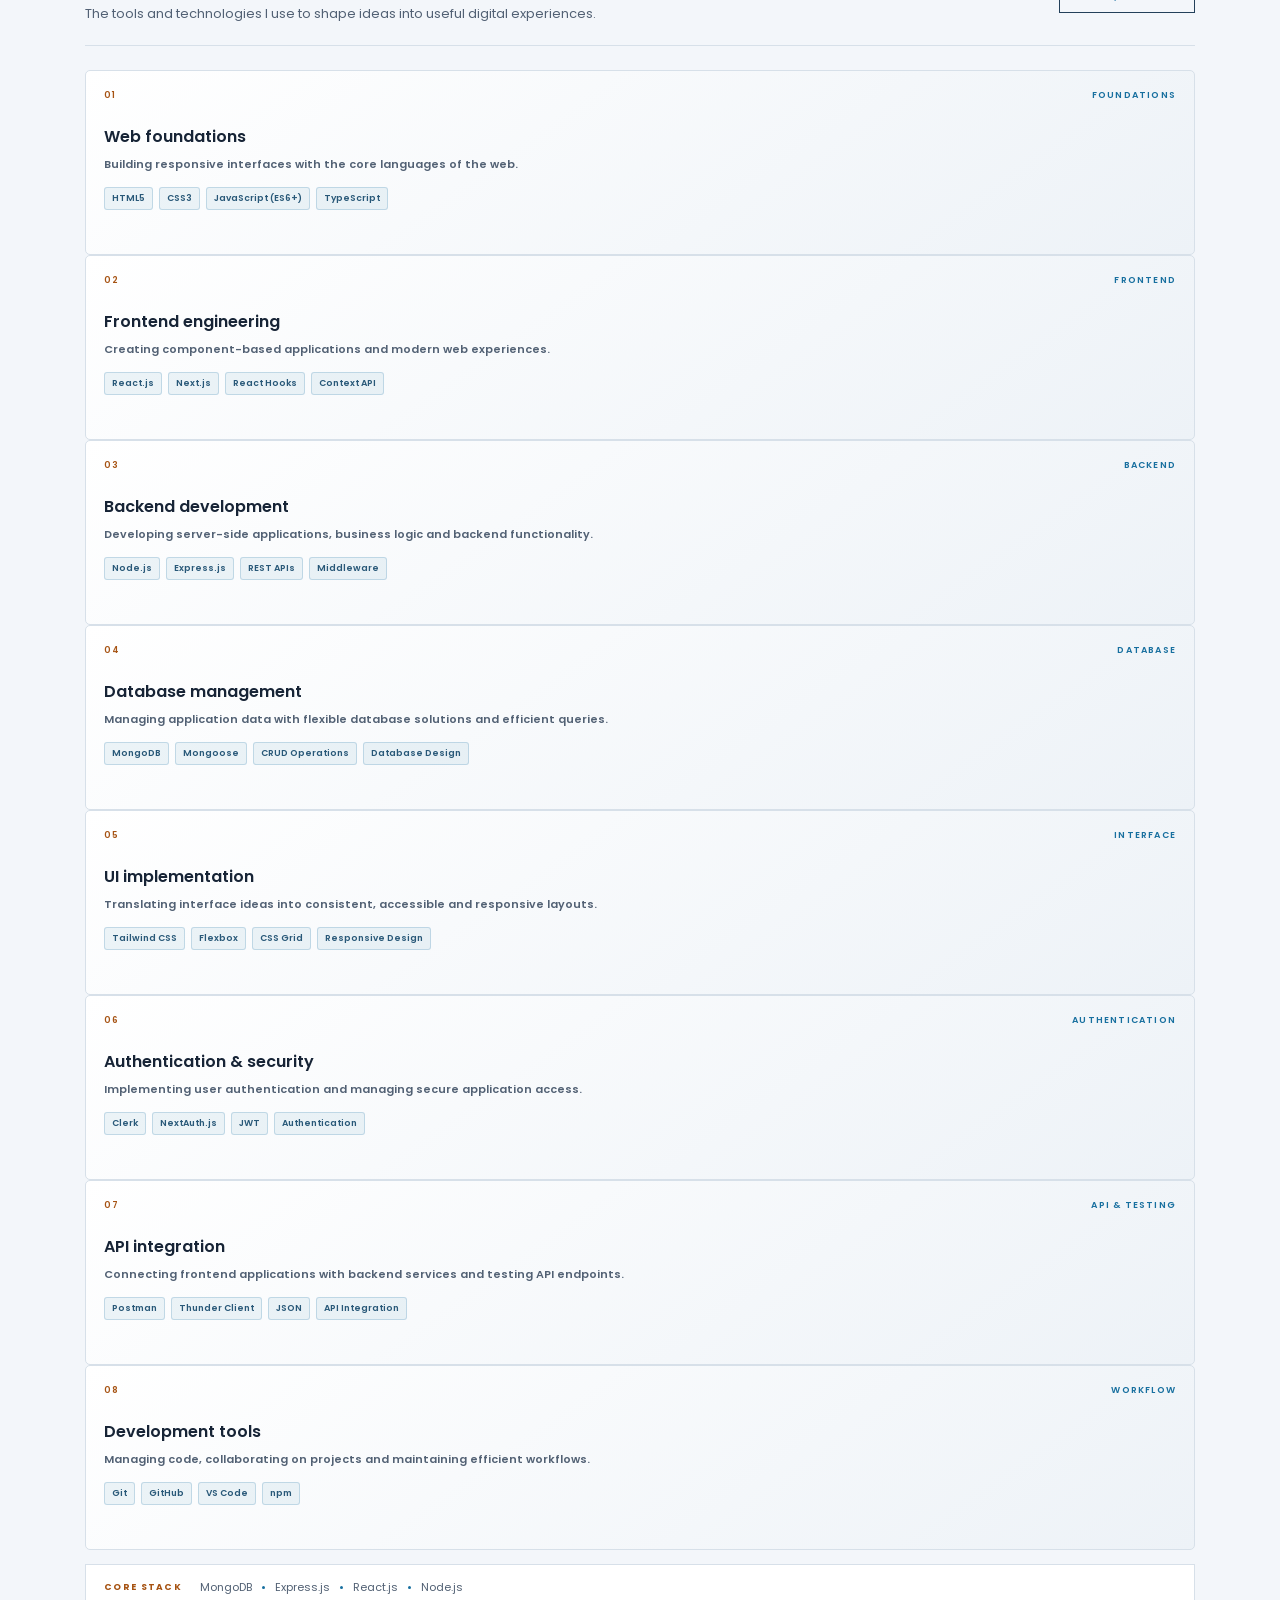
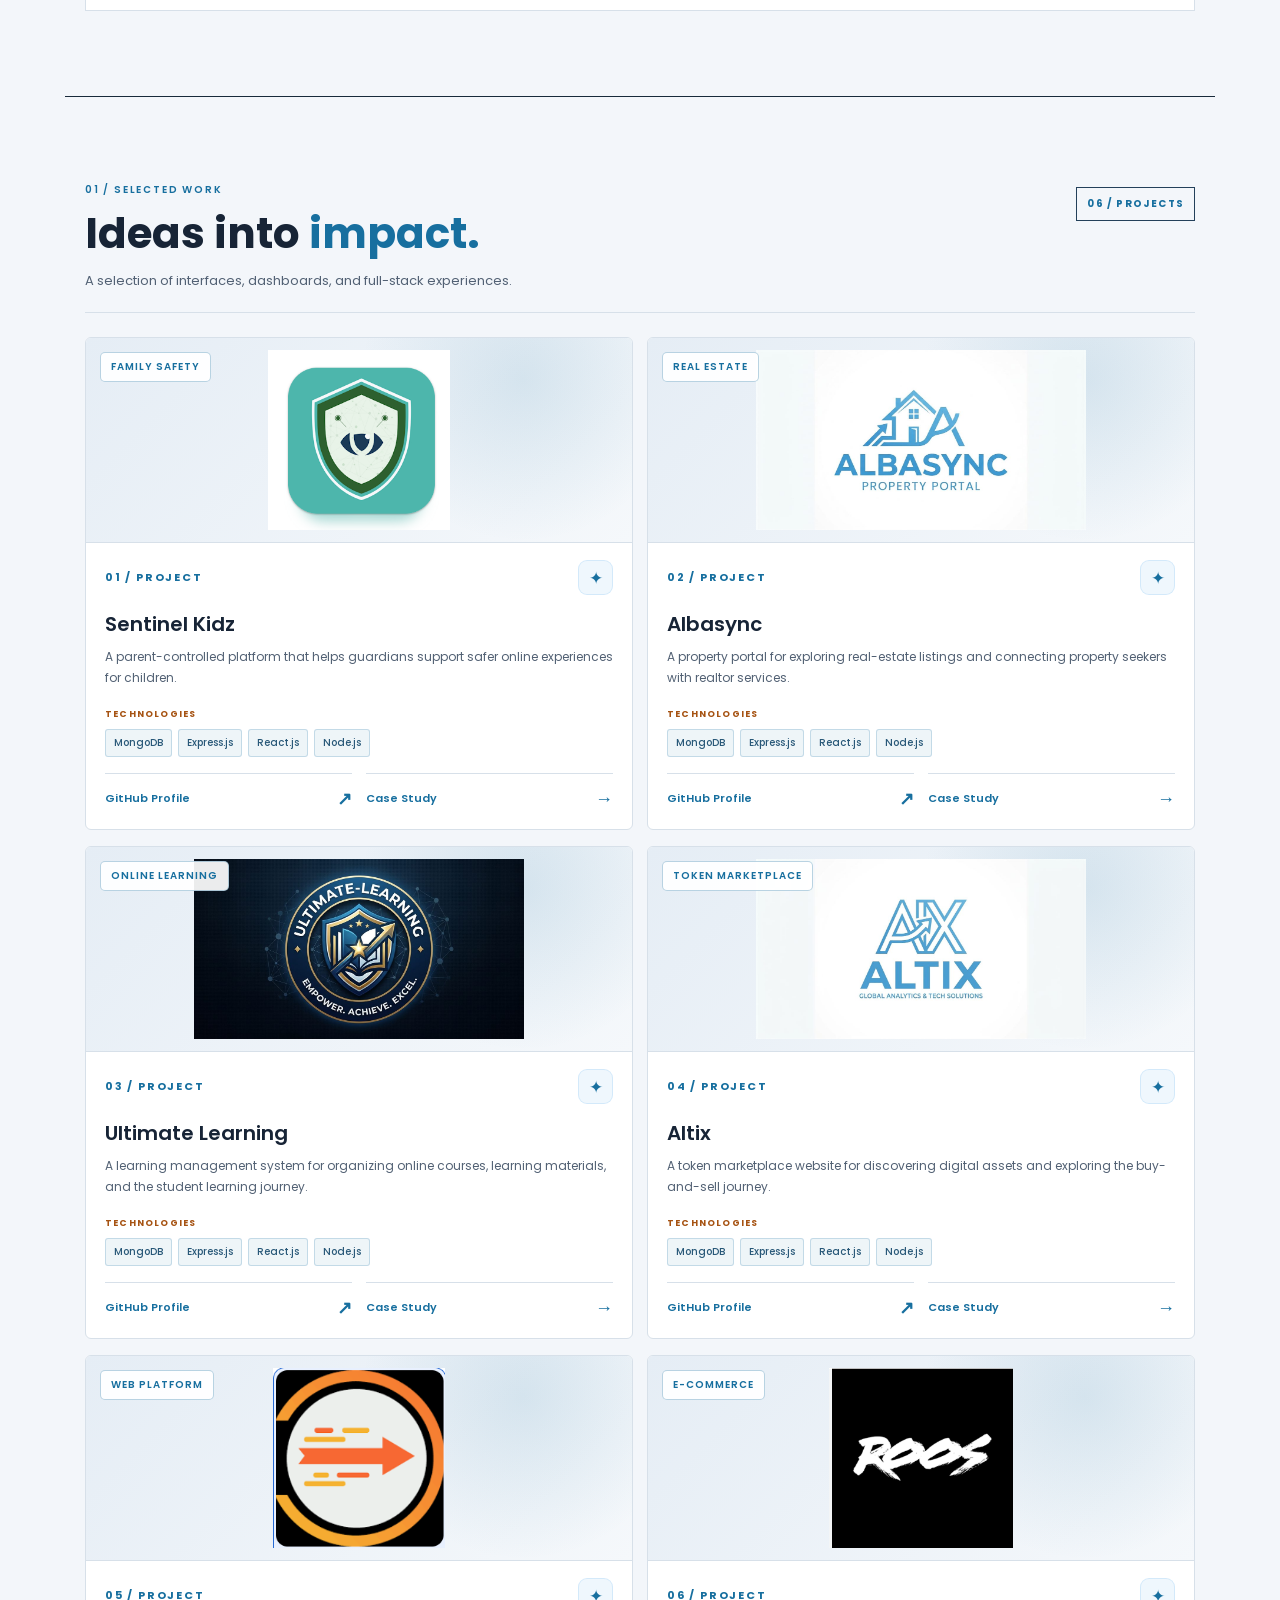
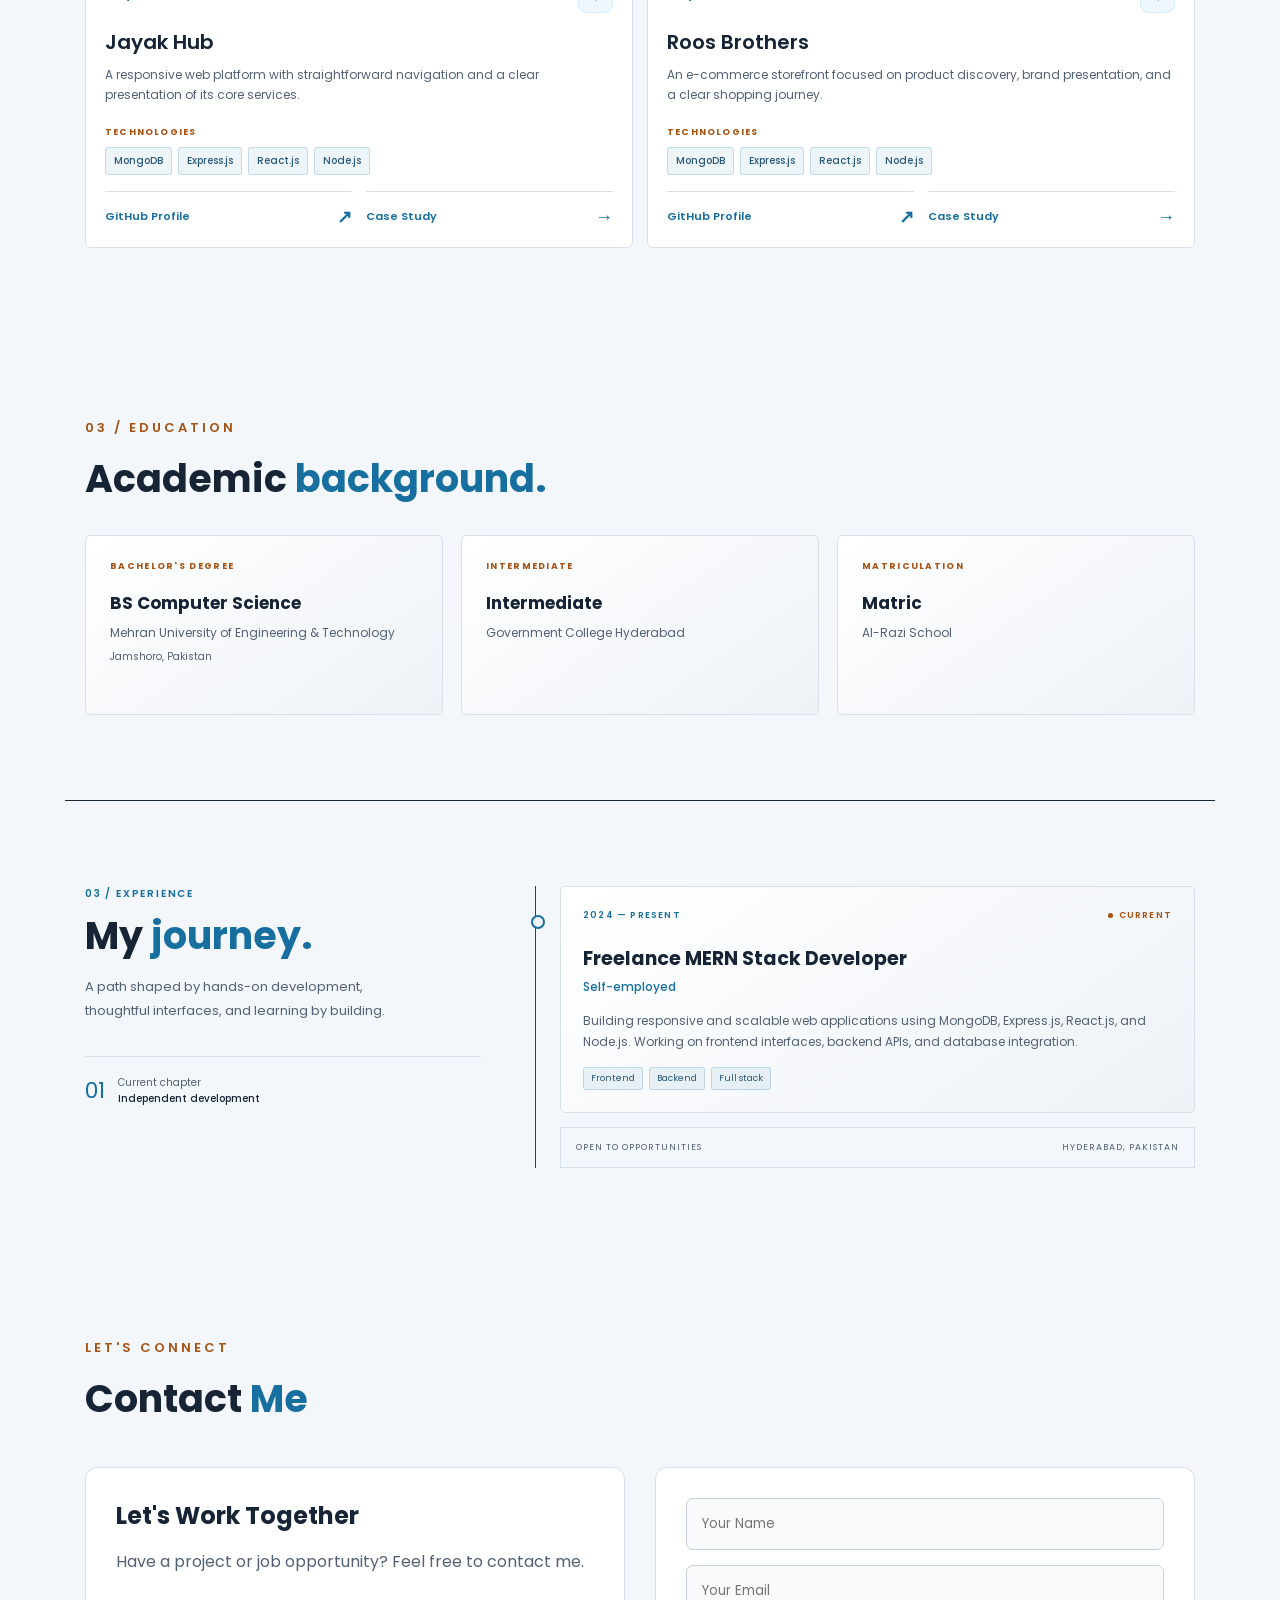
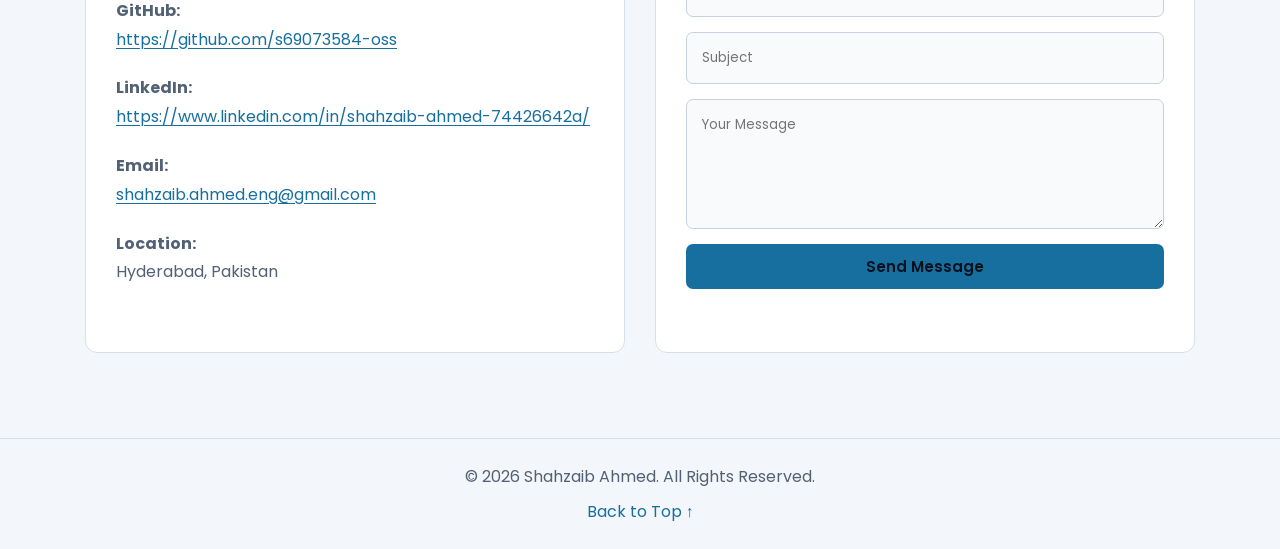
==== commit 1d63a641: "Complete final portfolio updates and README" ====
--- a/index.html
+++ b/index.html
@@ -7,6 +7,9 @@
 
     <title>Shahzaib Ahmed | MERN Stack Developer</title>
 
+    <link rel="preconnect" href="https://fonts.googleapis.com">
+    <link rel="preconnect" href="https://fonts.gstatic.com" crossorigin>
+    <link href="https://fonts.googleapis.com/css2?family=Poppins:wght@300;400;500;600;700;800&display=swap" rel="stylesheet">
     <link rel="stylesheet" href="./style.css">
 </head>
 
@@ -88,12 +91,12 @@
             <div class="social-links">
 
                 <a href="https://github.com/s69073584-oss"
-                   target="_blank">
+                   target="_blank" rel="noopener noreferrer">
                     GitHub
                 </a>
 
                 <a href="https://www.linkedin.com/in/shahzaib-ahmed-74426642a/"
-                   target="_blank">
+                   target="_blank" rel="noopener noreferrer">
                     LinkedIn
                 </a>
 
@@ -293,7 +296,7 @@
 
     <div class="skills-note">
         <span class="skills-note-label">CORE STACK</span>
-        <p>M​​ongoDB <i></i> Express.js <i></i> React.js <i></i> Node.js</p>
+        <p>MongoDB <i></i> Express.js <i></i> React.js <i></i> Node.js</p>
     </div>
 
 </section>
@@ -320,7 +323,7 @@
     <div class="projects-grid">
         <article class="project-card">
             <div class="project-image">
-                <img src="assets/projects/2.PNG" alt="Sentinel Kidz project">
+                <img src="assets/projects/2.PNG" alt="Sentinel Kidz project" width="298" height="296" loading="lazy" decoding="async">
                 <span class="image-overlay-label">FAMILY SAFETY</span>
             </div>
             <div class="project-card-content">
@@ -347,7 +350,7 @@
 
         <article class="project-card">
             <div class="project-image">
-                <img src="assets/projects/Albasync.jpg" alt="Albasync project">
+                <img src="assets/projects/Albasync.jpg" alt="Albasync project" width="1120" height="611" loading="lazy" decoding="async">
                 <span class="image-overlay-label">REAL ESTATE</span>
             </div>
             <div class="project-card-content">
@@ -374,7 +377,7 @@
 
         <article class="project-card">
             <div class="project-image">
-                <img src="assets/projects/Ultimate-Learning.jpg" alt="Ultimate Learning project">
+                <img src="assets/projects/Ultimate-Learning.jpg" alt="Ultimate Learning project" width="1120" height="611" loading="lazy" decoding="async">
                 <span class="image-overlay-label">ONLINE LEARNING</span>
             </div>
             <div class="project-card-content">
@@ -401,7 +404,7 @@
 
         <article class="project-card">
             <div class="project-image">
-                <img src="assets/projects/Altix.jpg" alt="Altix project">
+                <img src="assets/projects/Altix.jpg" alt="Altix project" width="1120" height="611" loading="lazy" decoding="async">
                 <span class="image-overlay-label">TOKEN MARKETPLACE</span>
             </div>
             <div class="project-card-content">
@@ -428,7 +431,7 @@
 
         <article class="project-card">
             <div class="project-image">
-                <img src="assets/projects/3.PNG" alt="Jayak Hub project">
+                <img src="assets/projects/3.PNG" alt="Jayak Hub project" width="235" height="247" loading="lazy" decoding="async">
                 <span class="image-overlay-label">WEB PLATFORM</span>
             </div>
             <div class="project-card-content">
@@ -455,7 +458,7 @@
 
         <article class="project-card">
             <div class="project-image">
-                <img src="assets/projects/4.PNG" alt="Roos Brothers project">
+                <img src="assets/projects/4.PNG" alt="Roos Brothers project" width="291" height="286" loading="lazy" decoding="async">
                 <span class="image-overlay-label">E-COMMERCE</span>
             </div>
             <div class="project-card-content">
--- a/style.css
+++ b/style.css
@@ -1,6 +1,3 @@
-
-@import url('https://fonts.googleapis.com/css2?family=Poppins:wght@300;400;500;600;700;800&display=swap');
-
 * {
     margin: 0;
     padding: 0;
@@ -273,12 +270,6 @@
     color: var(--white);
 }
 
-.skills-grid {
-    display: grid;
-    grid-template-columns: repeat(4, 1fr);
-    gap: 20px;
-}
-
 .skill-card {
     text-align: center;
     color: var(--primary);
@@ -372,70 +363,6 @@
     overflow-wrap: anywhere;
 }
 
-@media (max-width: 768px) {
-    .nav-links {
-        display: none;
-        position: absolute;
-        top: 70px;
-        left: 0;
-        width: 100%;
-        padding: 25px;
-        background: var(--card);
-        flex-direction: column;
-        text-align: center;
-    }
-
-    .nav-links.active {
-        display: flex;
-    }
-
-    .menu-btn {
-        display: block;
-    }
-
-    .nav-btn {
-        display: none;
-    }
-
-    .hero {
-        flex-direction: column-reverse;
-        text-align: center;
-        padding: 60px 20px;
-    }
-
-    .hero-buttons,
-    .social-links {
-        justify-content: center;
-    }
-
-    .profile-circle {
-        width: 200px;
-        height: 200px;
-    }
-
-    .profile-circle span {
-        font-size: 60px;
-    }
-
-    .about-content,
-    .contact-container {
-        grid-template-columns: 1fr;
-    }
-
-    .skills-grid {
-        grid-template-columns: repeat(2, 1fr);
-    }
-
-    .projects-grid {
-        grid-template-columns: 1fr;
-    }
-
-    .section-title {
-        font-size: 30px;
-    }
-}
-
-
 /* ===================================
    IMAGE-BASED PROJECT SHOWCASE
 =================================== */
@@ -501,23 +428,6 @@
     transform: translateY(-6px);
     border-color: rgba(99, 179, 237, .65);
     box-shadow: 0 18px 40px rgba(0, 0, 0, .3);
-}
-
-/* FEATURED FIRST PROJECT */
-
-.project-card-featured {
-    grid-column: 1 / -1;
-    display: grid;
-    grid-template-columns: 1fr 1fr;
-    min-height: 511px;
-    background: linear-gradient(120deg, #0B1728, #080F1B);
-}
-
-.project-featured-content {
-    padding: 17px 20px;
-    display: flex;
-    flex-direction: column;
-    align-items: flex-start;
 }
 
 .project-top {
@@ -602,20 +512,6 @@
     letter-spacing: 1px;
 }
 
-/* FEATURED IMAGE */
-
-.featured-image {
-    height: 379px;
-    min-height: 379px;
-    align-self: center;
-    border-bottom: none;
-    border-left: 1px solid #1E3045;
-}
-
-.featured-image img {
-    object-fit: contain;
-}
-
 /* CARD CONTENT */
 
 .project-card-content {
@@ -686,66 +582,12 @@
     transform: translate(4px, -3px);
 }
 
-/* FEATURED PROJECT CONTENT */
-
-.project-featured-content .project-tags {
-    margin-top: auto;
-}
-
-.project-featured-content .project-top {
-    margin-bottom: 14px;
-}
-
-.project-featured-content .project-link {
-    margin-top: 2px;
-}
-
 /* RESPONSIVE */
-
-@media (max-width: 900px) {
-    .project-card-featured {
-        grid-template-columns: 1fr 1fr;
-    }
-
-    .project-featured-content {
-        padding: 24px;
-    }
-
-    .featured-image {
-        min-height: 100%;
-    }
-}
 
 @media (max-width: 650px) {
     .projects-heading {
         align-items: flex-start;
         flex-direction: column;
-    }
-
-    .projects-grid {
-        grid-template-columns: 1fr;
-        gap: 24px;
-    }
-
-    .project-card-featured {
-        grid-column: auto;
-        grid-template-columns: 1fr;
-    }
-
-    .project-featured-content {
-        padding: 23px;
-    }
-
-    .featured-image {
-        height: 145px;
-        min-height: 145px;
-        align-self: stretch;
-        border-left: none;
-        border-top: 1px solid #1E3045;
-    }
-
-    .project-image {
-        height: 175px;
     }
 }
 
@@ -941,29 +783,7 @@
     transform: translateY(-3px);
 }
 
-.project-card-featured {
-    min-height: 460px;
-    grid-template-columns: 1fr 1.1fr;
-}
-
-.project-featured-content {
-    justify-content: center;
-    padding: 28px;
-}
-
-.project-featured-content h3 {
-    max-width: 390px;
-    font-size: 30px;
-    line-height: 1.15;
-}
-
-.project-featured-content p {
-    max-width: 410px;
-    font-size: 13px;
-    line-height: 1.75;
-}
-
-.project-image:not(.featured-image) {
+.project-image {
     height: 205px;
 }
 
@@ -1000,11 +820,6 @@
     content: "";
 }
 
-.featured-image {
-    height: 360px;
-    min-height: 360px;
-}
-
 .project-card-content {
     padding: 17px 19px;
 }
@@ -1139,19 +954,6 @@
     .experience-layout {
         gap: 32px;
     }
-
-    .project-card-featured {
-        min-height: 420px;
-    }
-
-    .project-featured-content {
-        padding: 22px;
-    }
-
-    .featured-image {
-        height: 320px;
-        min-height: 320px;
-    }
 }
 
 @media (max-width: 650px) {
@@ -1187,25 +989,7 @@
         margin-top: 0;
     }
 
-    .project-card-featured {
-        min-height: 0;
-        grid-template-columns: 1fr;
-    }
-
-    .project-featured-content {
-        padding: 22px;
-    }
-
-    .project-featured-content h3 {
-        font-size: 25px;
-    }
-
-    .featured-image {
-        height: 220px;
-        min-height: 220px;
-    }
-
-    .project-image:not(.featured-image) {
+    .project-image {
         height: 190px;
     }
 
@@ -1407,17 +1191,6 @@
         grid-template-columns: minmax(0, 1fr);
     }
 
-    .project-card-featured {
-        grid-template-columns: minmax(0, 1fr);
-    }
-
-    .featured-image {
-        height: 220px;
-        min-height: 220px;
-        border-left: 0;
-        border-top: 1px solid #1E3045;
-    }
-
     input,
     textarea {
         font-size: 16px;
@@ -1533,10 +1306,6 @@
     border-color: #D7E0E9;
 }
 
-:root[data-theme="light"] .project-card-featured {
-    background: linear-gradient(120deg, #EAF3FA, #FFFFFF);
-}
-
 :root[data-theme="light"] .project-image {
     background:
         radial-gradient(circle at 80% 20%, rgba(23, 111, 159, .12), transparent 35%),
